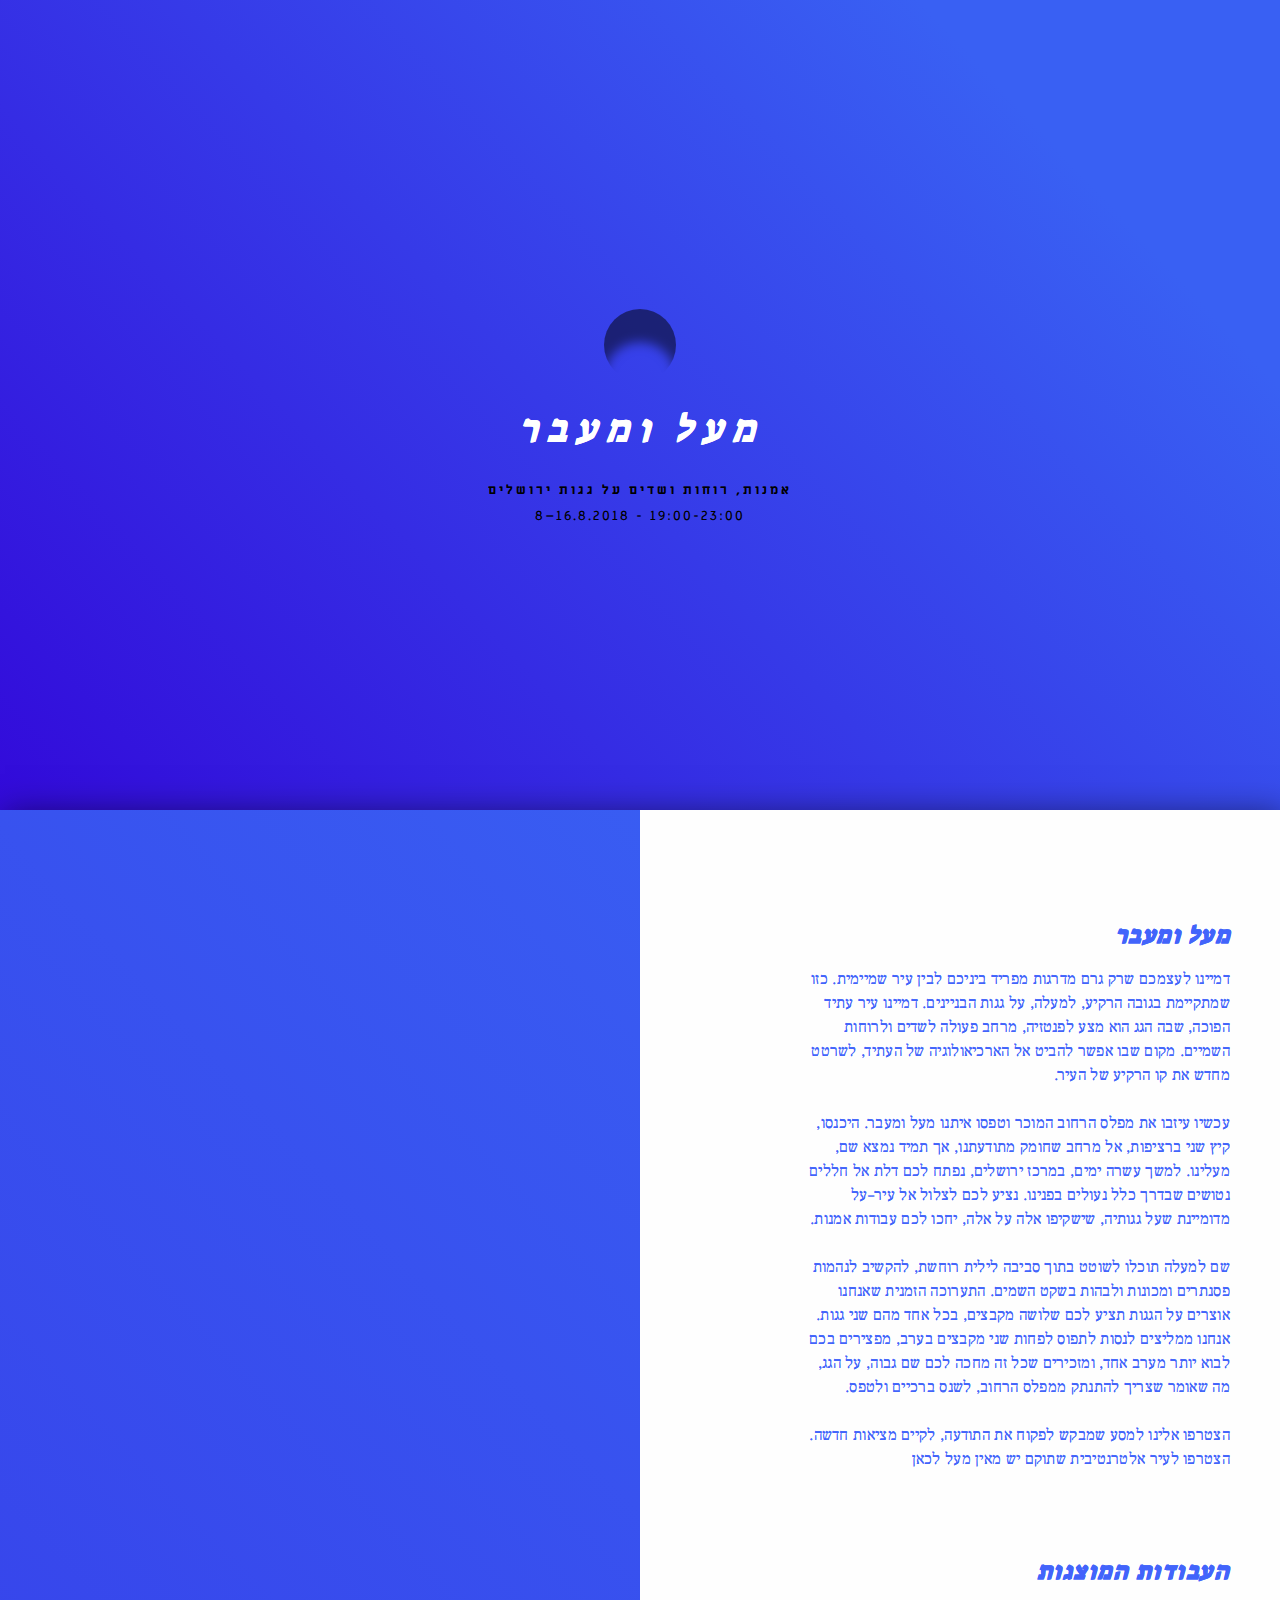
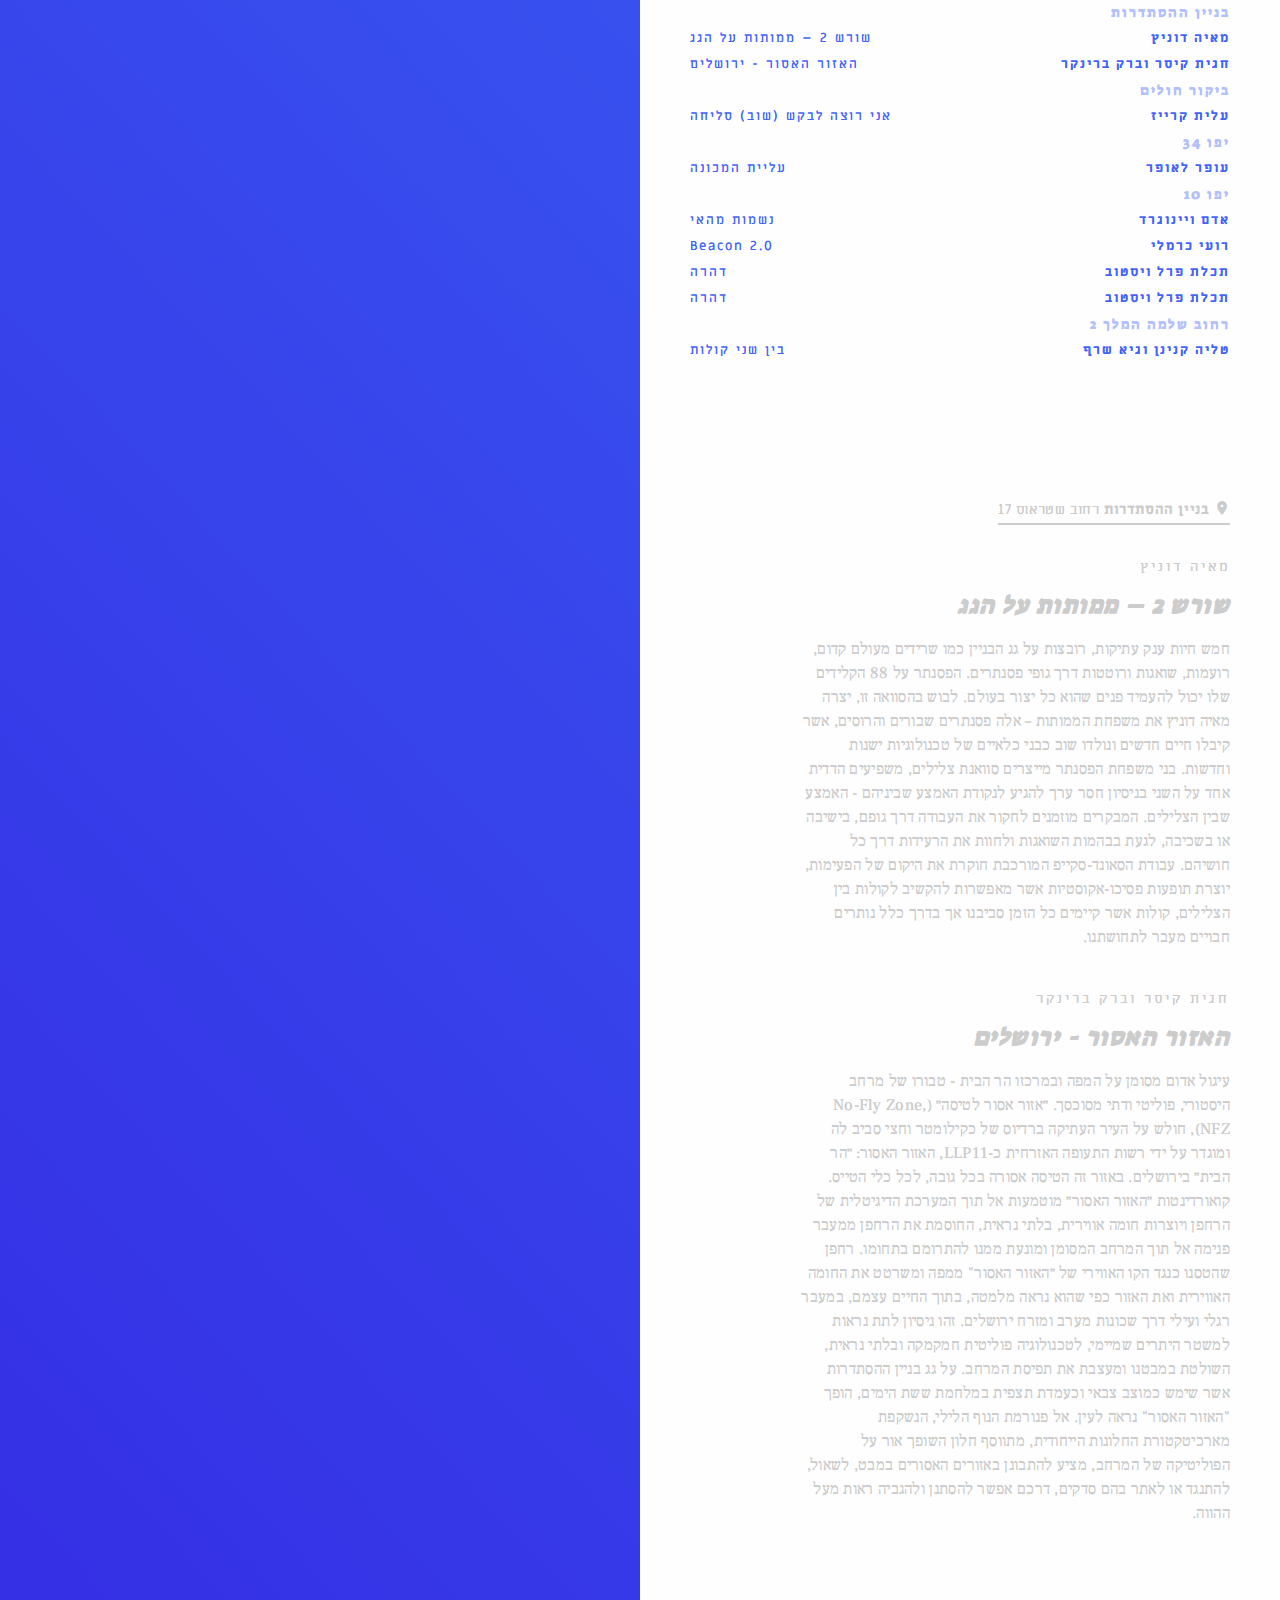
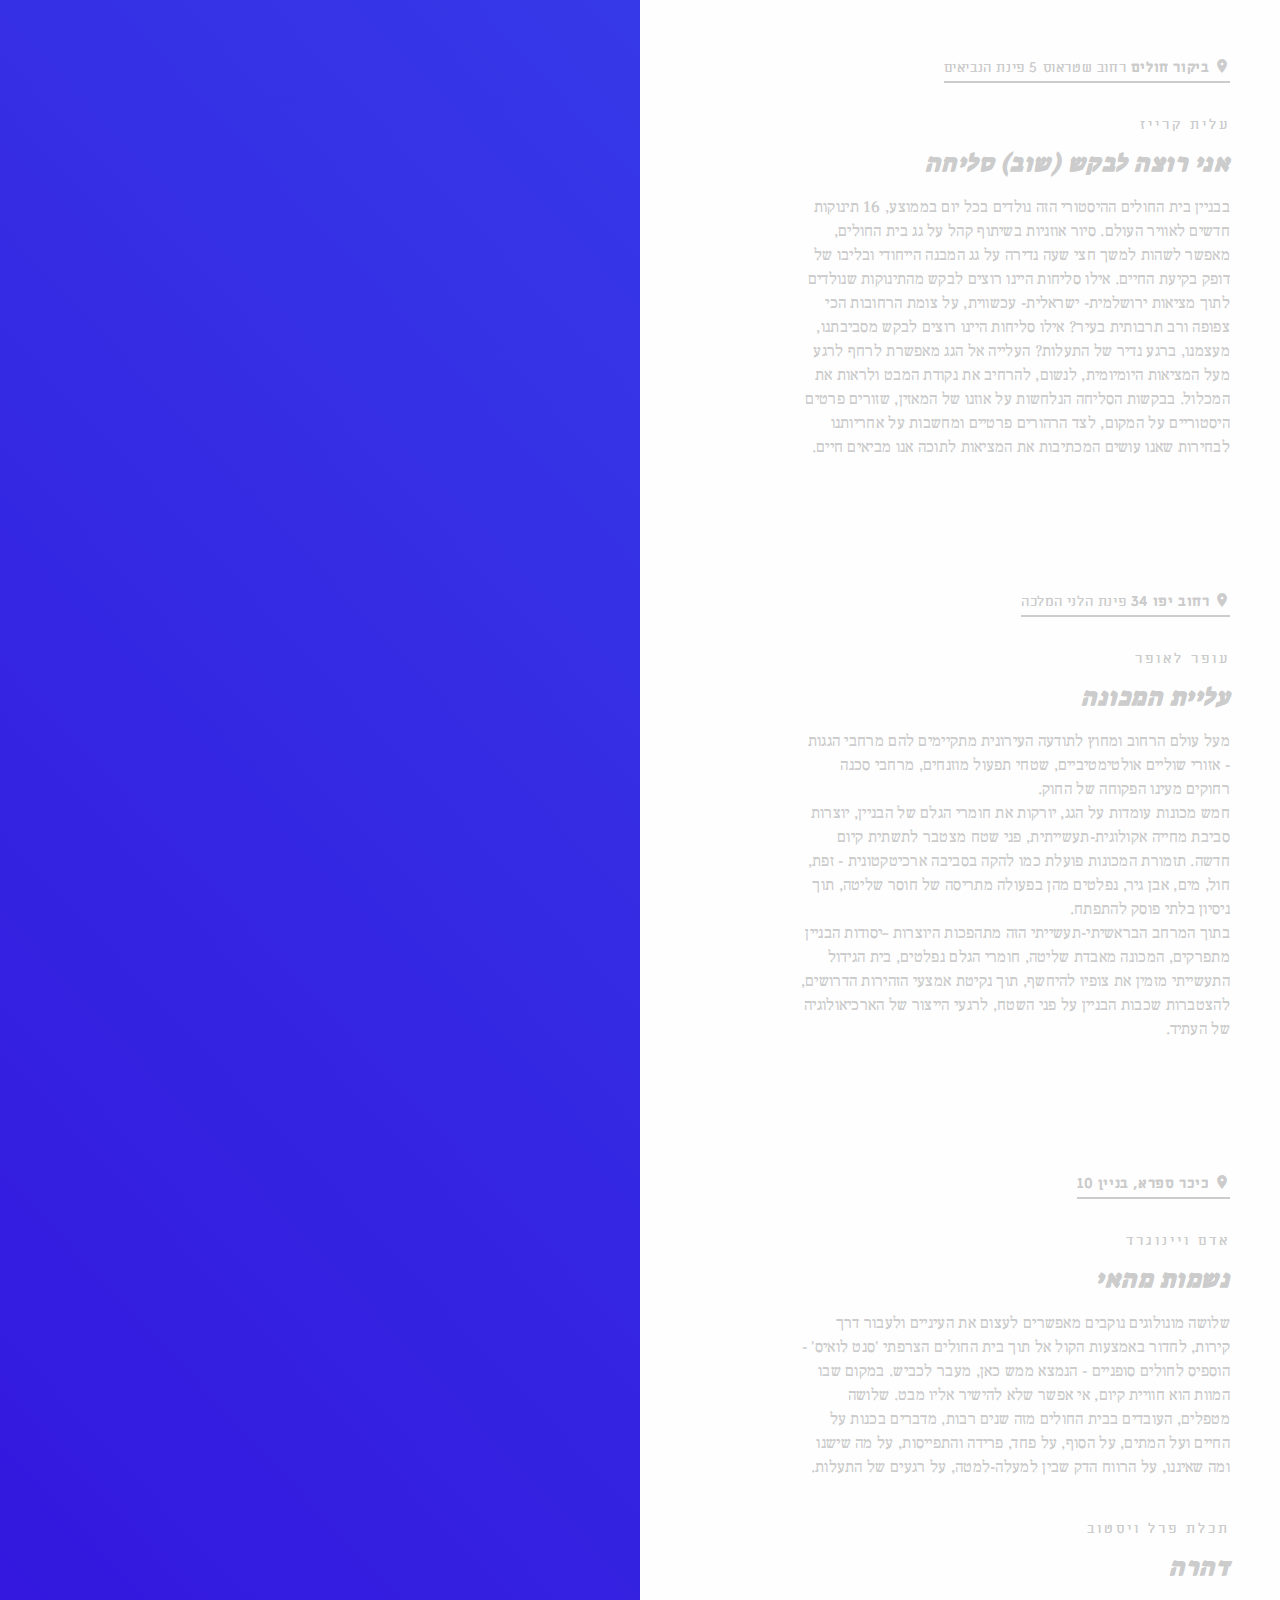
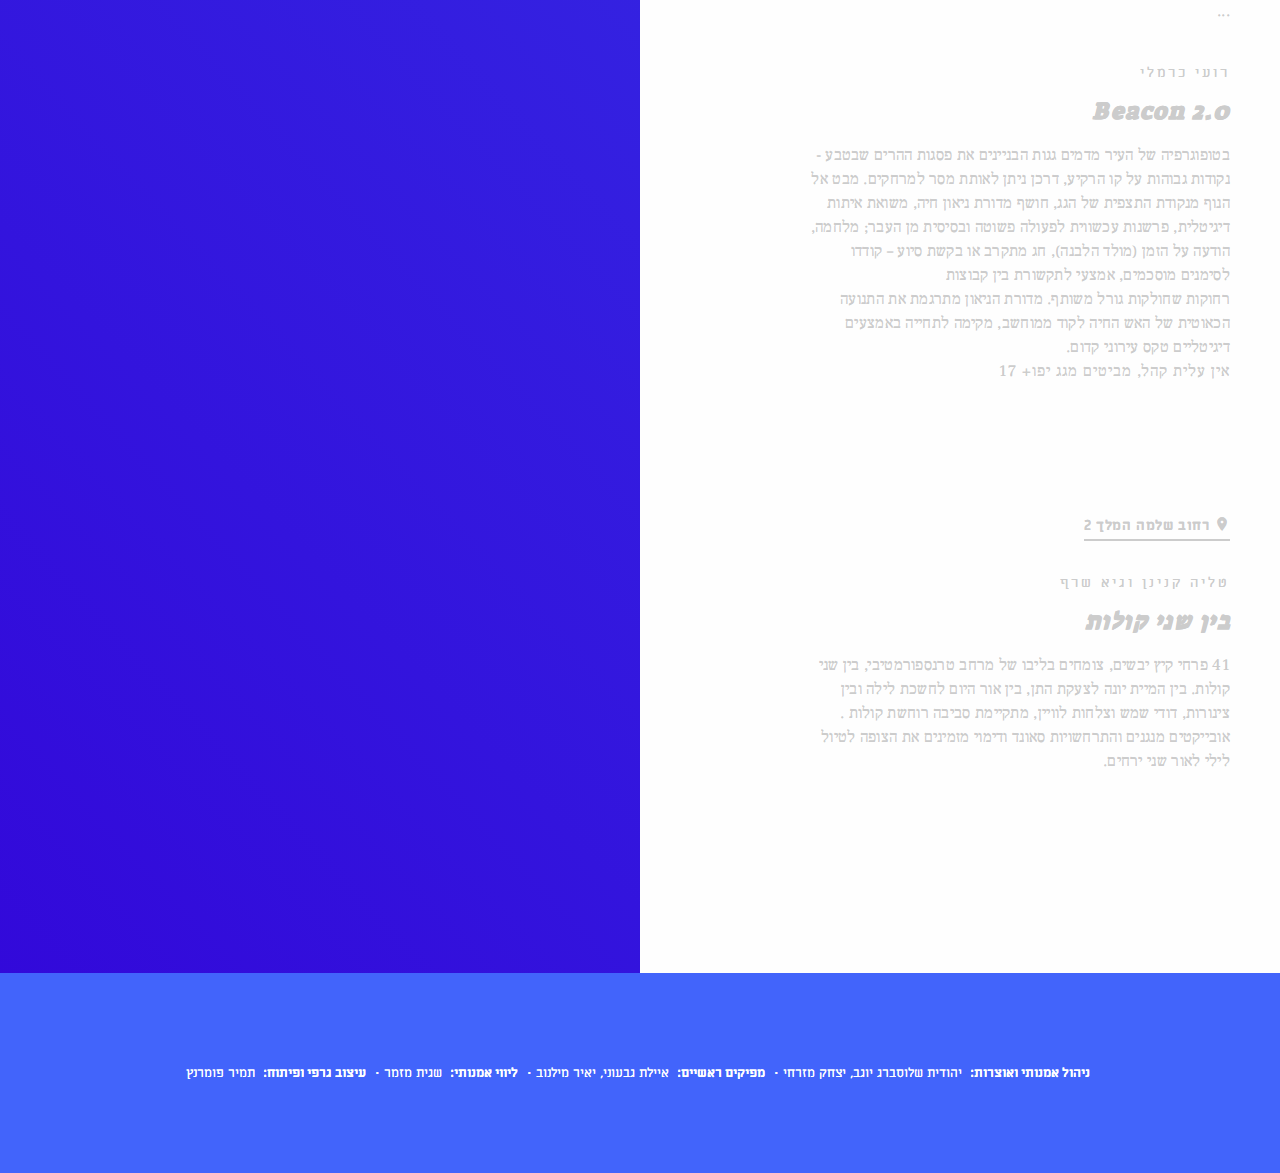
==== index.html @ ad12872f "added maphtml" ====
<!DOCTYPE html>
<html>

<head>

    <meta http-equiv="Content-Type" content="text/html; charset=utf-8">
    <meta charset="utf-8">
    <meta http-equiv="x-ua-compatible" content="ie=edge">
    <title>מעל ומעבר</title>
    <meta name="description" content="אמנות, רוחות ושדים על גגות ירושלים">
    <meta name="viewport" content="width=device-width, initial-scale=1, maximum-scale=1, user-scalable=no">
    <meta property="og:title" content="מעל ומעבר" />
    <meta property="og:site_name" content="מעל ומעבר" />
    <meta property="og:description" content="אמנות, רוחות ושדים על גגות ירושלים" />
    <meta property="og:image" content="TODO" />
    <meta property="og:image:url" content="TODO" />
    <meta property="og:image:width" content="1200" />
    <meta property="og:image:height" content="630" />
    <meta property="og:image:type" content="image/png" />
    <meta property="og:url" content="TODO" />
    <link rel="apple-touch-icon" sizes="57x57" href="/apple-icon-57x57.png">
    <link rel="apple-touch-icon" sizes="60x60" href="/apple-icon-60x60.png">
    <link rel="apple-touch-icon" sizes="72x72" href="/apple-icon-72x72.png">
    <link rel="apple-touch-icon" sizes="76x76" href="/apple-icon-76x76.png">
    <link rel="apple-touch-icon" sizes="114x114" href="/apple-icon-114x114.png">
    <link rel="apple-touch-icon" sizes="120x120" href="/apple-icon-120x120.png">
    <link rel="apple-touch-icon" sizes="144x144" href="/apple-icon-144x144.png">
    <link rel="apple-touch-icon" sizes="152x152" href="/apple-icon-152x152.png">
    <link rel="apple-touch-icon" sizes="180x180" href="/apple-icon-180x180.png">
    <link rel="icon" type="image/png" sizes="192x192" href="/android-icon-192x192.png">
    <link rel="icon" type="image/png" sizes="32x32" href="/favicon-32x32.png">
    <link rel="icon" type="image/png" sizes="96x96" href="/favicon-96x96.png">
    <link rel="icon" type="image/png" sizes="16x16" href="/favicon-16x16.png">
    <link rel="manifest" href="/manifest.json">
    <meta name="msapplication-TileColor" content="#ffffff">
    <meta name="msapplication-TileImage" content="/ms-icon-144x144.png">
    <meta name="theme-color" content="#ffffff">
    <link rel="icon" href="/favicon.ico?v=1.1"> 
    <link href='https://api.tiles.mapbox.com/mapbox-gl-js/v0.45.0/mapbox-gl.css' rel='stylesheet' />
    <link href="https://fonts.googleapis.com/icon?family=Material+Icons" rel="stylesheet">
    <link href="https://fonts.googleapis.com/css?family=Frank+Ruhl+Libre|Miriam+Libre:400,700|Suez+One" rel="stylesheet">
    <link href='css/style.css' rel='stylesheet' />
</head>


<body>

    <div id='toggle-map'>
        <i class="material-icons px-16-icons">map</i>
    </div>

    <div class='intro'>
        <!-- <div class="logo-img"> -->
        <div class="logo0">
            <div class="circle shadow-animation"></div>
        </div>
        <div class="logo1 shadow-animation-invert">מעל ומעבר</div>
        <div class="logo2">אמנות, רוחות ושדים על גגות ירושלים</div>
        <div class="logo3">8–16.8.2018 - 19:00-23:00</div>
        <!-- <img src="images/logo.svg" alt="above and beyond"> -->
        <!-- </div> -->
    </div>
    <div id='map'></div>
    <div id='features'>

        <section id='v0' class="active">
            <div class="spacer-80"></div>
            <span class='title'>מעל ומעבר</span>
            <p class='body-text'>
                דמיינו לעצמכם שרק גרם מדרגות מפריד ביניכם לבין עיר שמיימית. כזו שמתקיימת בגובה הרקיע, למעלה, על גגות הבניינים. דמיינו עיר
                עתיד הפוכה, שבה הגג הוא מצע לפנטזיה, מרחב פעולה לשדים ולרוחות השמיים. מקום שבו אפשר להביט אל הארכיאולוגיה
                של העתיד, לשרטט מחדש את קו הרקיע של העיר.
                <br>
                <br> עכשיו עיזבו את מפלס הרחוב המוכר וטפסו איתנו מעל ומעבר. היכנסו, קיץ שני ברציפות, אל מרחב שחומק מתודעתנו,
                אך תמיד נמצא שם, מעלינו. למשך עשרה ימים, במרכז ירושלים, נפתח לכם דלת אל חללים נטושים שבדרך כלל נעולים בפנינו.
                נציע לכם לצלול אל עיר–על מדומיינת שעל גגותיה, שישקיפו אלה על אלה, יחכו לכם עבודות אמנות.
                <br>
                <br> שם למעלה תוכלו לשוטט בתוך סביבה לילית רוחשת, להקשיב לנהמות פסנתרים ומכונות ולבהות בשקט השמים. התערוכה הזמנית
                שאנחנו אוצרים על הגגות תציע לכם שלושה מקבצים, בכל אחד מהם שני גגות. אנחנו ממליצים לנסות לתפוס לפחות שני מקבצים
                בערב, מפצירים בכם לבוא יותר מערב אחד, ומזכירים שכל זה מחכה לכם שם גבוה, על הגג, מה שאומר שצריך להתנתק ממפלס
                הרחוב, לשנס ברכיים ולטפס.
                <br>
                <br> הצטרפו אלינו למסע שמבקש לפקוח את התודעה, לקיים מציאות חדשה. הצטרפו לעיר אלטרנטיבית שתוקם יש מאין מעל לכאן
            </p>

            <div class="spacer-80"></div>
            <span class='title title-spacer'>העבודות המוצגות</span>
            <a href="#toc1" class='toc-link'>
                <div class="toc-location">בניין ההסתדרות</div>
                <div class=""> </div>
            </a>
            <a href="#toc1" class='toc-link'>
                <div class="toc-artist-name">מאיה דוניץ</div>
                <div class="toc-artist-work">שורש 2 – ממותות על הגג</div>
            </a>
            <a href="#toc2" class='toc-link'>
                <div class="toc-artist-name">חגית קיסר וברק ברינקר</div>
                <div class="toc-artist-work">האזור האסור - ירושלים</div>
            </a>
            <a href="#toc3" class='toc-link'>
                <div class="toc-location">ביקור חולים</div>
                <div class=""> </div>
            </a>
            <a href="#toc3" class='toc-link'>
                <div class="toc-artist-name">עלית קרייז</div>
                <div class="toc-artist-work">אני רוצה לבקש (שוב) סליחה</div>
            </a>
            <a href="#toc4" class='toc-link'>
                <div class="toc-location">יפו 34</div>
                <div class=""> </div>
            </a>
            <a href="#toc4" class='toc-link'>
                <div class="toc-artist-name">עופר לאופר</div>
                <div class="toc-artist-work">עליית המכונה</div>
            </a>
            <a href="#toc5" class='toc-link'>
                <div class="toc-location">יפו 10</div>
            </a>
            <a href="#toc5" class='toc-link'>
                <div class="toc-artist-name">אדם ויינוגרד</div>
                <div class="toc-artist-work">נשמות מהאי</div>
            </a>

            <a href="#toc9" class='toc-link'>
                <div class="toc-artist-name">רועי כרמלי</div>
                <div class="toc-artist-work">Beacon 2.0</div>
            </a>

            


            <a href="#toc6" class='toc-link'>
                <div class="toc-artist-name">תכלת פרל ויסטוב</div>
                <div class="toc-artist-work">דהרה</div>
            </a>
            <a href="#toc6" class='toc-link'>
                <div class="toc-artist-name">תכלת פרל ויסטוב</div>
                <div class="toc-artist-work">דהרה</div>
            </a>
            <a href="#toc7" class='toc-link'>
                <div class="toc-location">רחוב שלמה המלך 2</div>
                <div class=""> </div>
            </a>
            <a href="#toc7" class='toc-link'>
                <div class="toc-artist-name">טליה קנינן וגיא שרף</div>
                <div class="toc-artist-work">בין שני קולות</div>
            </a>
            
       
        </section>

        <section id='v1'>
            <div class="spacer-80"></div>

            <a href="" class='location-title'>
                <i class="material-icons px-16-icons">location_on</i>
                <b>בניין ההסתדרות</b> רחוב שטראוס 17</a>
            <p class='artist' id="toc1">מאיה דוניץ</p>
            <span class='title'>שורש 2 – ממותות על הגג</span>
            <p class='body-text'>חמש חיות ענק עתיקות, רובצות על גג הבניין כמו שרידים מעולם קדום, רועמות, שואגות ורוטטות דרך גופי פסנתרים. הפסנתר
                על 88 הקלידים שלו יכול להעמיד פנים שהוא כל יצור בעולם. לבוש בהסוואה זו, יצרה מאיה דוניץ את משפחת הממותות
                – אלה פסנתרים שבורים והרוסים, אשר קיבלו חיים חדשים ונולדו שוב כבני כלאיים של טכנולוגיות ישנות וחדשות. בני
                משפחת הפסנתר מייצרים סוואנת צלילים, משפיעים הדדית אחד על השני בניסיון חסר ערך להגיע לנקודת האמצע שביניהם
                - האמצע שבין הצלילים. המבקרים מוזמנים לחקור את העבודה דרך גופם, בישיבה או בשכיבה, לגעת בבהמות השואגות ולחוות
                את הרעידות דרך כל חושיהם. עבודת הסאונד-סקייפ המורכבת חוקרת את היקום של הפעימות, יוצרת תופעות פסיכו-אקוסטיות
                אשר מאפשרות להקשיב לקולות בין הצלילים, קולות אשר קיימים כל הזמן סביבנו אך בדרך כלל נותרים חבויים מעבר לתחושתנו.
            </p>

            <div class="spacer-40"></div>
            <p class='artist' id="toc2">חגית קיסר וברק ברינקר</p>
            <span class='title'>האזור האסור - ירושלים</span>
            <p class='body-text'>
                עיגול אדום מסומן על המפה ובמרכזו הר הבית - טבורו של מרחב היסטורי, פוליטי ודתי מסוכסך. ״אזור אסור לטיסה״ (No-Fly Zone, NFZ), חולש על העיר העתיקה ברדיוס של כקילומטר וחצי סביב לה ומוגדר על ידי רשות התעופה האזרחית כ-LLP11, האזור האסור: ״הר הבית״ בירושלים. באזור זה הטיסה אסורה בכל גובה, לכל כלי הטייס. קואורדינטות ״האזור האסור״ מוטמעות אל תוך המערכת הדיגיטלית של הרחפן ויוצרות חומה אווירית, בלתי נראית, החוסמת את הרחפן ממעבר פנימה אל תוך המרחב המסומן ומונעת ממנו להתרומם בתחומו.
                רחפן שהטסנו כנגד הקו האווירי של ״האזור האסור" ממפה ומשרטט את החומה האווירית ואת האזור כפי שהוא נראה מלמטה, בתוך החיים עצמם, במעבר רגלי ועילי דרך שכונות מערב ומזרח ירושלים. זהו ניסיון לתת נראות למשטר היתרים שמיימי, לטכנולוגיה פוליטית חמקמקה ובלתי נראית, השולטת במבטנו ומעצבת את תפיסת המרחב.
                על גג בניין ההסתדרות אשר שימש כמוצב צבאי וכעמדת תצפית במלחמת ששת הימים, הופך "האזור האסור" נראה לעין. אל פנורמת הנוף הלילי, הנשקפת מארכיטקטורת החלונות הייחודית, מתווסף חלון השופך אור על הפוליטיקה של המרחב, מציע להתבונן באזורים האסורים במבט, לשאול, להתנגד או לאתר בהם סדקים, דרכם אפשר להסתנן ולהגביה ראות מעל ההווה.
            </p>

        </section>


        <section id='v2'>
            <div class="spacer-80"></div>

            <a href="" class='location-title'>
                <i class="material-icons px-16-icons">location_on</i>
                <b>ביקור חולים</b> רחוב שטראוס 5 פינת הנביאים</a>
            <p class='artist' id="toc3">עלית קרייז</p>
            <span class='title'>אני רוצה לבקש (שוב) סליחה</span>
            <p class='body-text'>
                בבניין בית החולים ההיסטורי הזה נולדים בכל יום בממוצע, 16 תינוקות חדשים לאוויר העולם. סיור אוזניות בשיתוף קהל על גג בית החולים,
                מאפשר לשהות למשך חצי שעה נדירה על גג המבנה הייחודי ובליבו של דופק בקיעת החיים. אילו סליחות היינו רוצים לבקש
                מהתינוקות שנולדים לתוך מציאות ירושלמית- ישראלית- עכשווית, על צומת הרחובות הכי צפופה ורב תרבותית בעיר? אילו
                סליחות היינו רוצים לבקש מסביבתנו, מעצמנו, ברגע נדיר של התעלות? העלייה אל הגג מאפשרת לרחף לרגע מעל המציאות
                היומיומית, לנשום, להרחיב את נקודת המבט ולראות את המכלול. בבקשות הסליחה הנלחשות על אוזנו של המאזין, שזורים
                פרטים היסטוריים על המקום, לצד הרהורים פרטיים ומחשבות על אחריותנו לבחירות שאנו עושים המכתיבות את המציאות לתוכה
                אנו מביאים חיים.
            </p>

        </section>

        <section id='v3'>
            <div class="spacer-80"></div>

            <a href="" class='location-title'>
                <i class="material-icons px-16-icons">location_on</i>
                <b>רחוב יפו 34</b> פינת הלני המלכה</a>
            <p class='artist' id="toc4">עופר לאופר</p>
            <span class='title'>עליית המכונה</span>
            <p class='body-text'>
                מעל עולם הרחוב ומחוץ לתודעה העירונית מתקיימים להם מרחבי הגגות - אזורי שוליים אולטימטיביים, שטחי תפעול מוזנחים, מרחבי סכנה
                רחוקים מעינו הפקוחה של החוק.
                <br> חמש מכונות עומדות על הגג, יורקות את חומרי הגלם של הבניין, יוצרות סביבת מחייה אקולוגית-תעשייתית, פני שטח
                מצטבר לתשתית קיום חדשה. תזמורת המכונות פועלת כמו להקה בסביבה ארכיטקטונית - זפת, חול, מים, אבן גיר, נפלטים
                מהן בפעולה מתריסה של חוסר שליטה, תוך ניסיון בלתי פוסק להתפתח.
                <br> בתוך המרחב הבראשיתי-תעשייתי הזה מתהפכות היוצרות –יסודות הבניין מתפרקים, המכונה מאבדת שליטה, חומרי הגלם נפלטים,
                בית הגידול התעשייתי מזמין את צופיו להיחשף, תוך נקיטת אמצעי הזהירות הדרושים, להצטברות שכבות הבניין על פני
                השטח, לרגעי הייצור של הארכיאולוגיה של העתיד.
            </p>
        </section>

        <section id='v4'>
            <div class="spacer-80"></div>

            <a href="" class='location-title'>
                <i class="material-icons px-16-icons">location_on</i>
                <b>כיכר ספרא, בניין 10</b>
            </a>
            <p class='artist' id="toc5">אדם ויינוגרד</p>
            <span class='title'>נשמות מהאי</span>
            <p class='body-text'>
                שלושה מונולוגים נוקבים מאפשרים לעצום את העיניים ולעבור דרך קירות, לחדור באמצעות הקול אל תוך בית החולים הצרפתי 'סנט לואיס' - הוספיס לחולים סופניים - הנמצא ממש כאן, מעבר לכביש.
                במקום שבו המוות הוא חוויית קיום, אי אפשר שלא להישיר אליו מבט. שלושה מטפלים, העובדים בבית החולים מזה שנים רבות, מדברים בכנות על החיים ועל המתים, על הסוף, על פחד, פרידה והתפייסות, על מה שישנו ומה שאיננו, על הרווח הדק שבין למעלה-למטה, על רגעים של התעלות.
            </p>

            <div class="spacer-40"></div>
            <p class='artist' id="toc6">תכלת פרל ויסטוב </p>
            <span class='title'>דהרה</span>
            <p class='body-text'>
                ...
            </p>
            <div class="spacer-40"></div>
            <p class='artist' id="toc8">רועי כרמלי</p>
            <span class='title'>Beacon 2.0</span>
            <p class='body-text'>
                בטופוגרפיה של העיר מדמים גגות הבניינים את פסגות ההרים שבטבע - נקודות גבוהות על קו הרקיע, דרכן ניתן לאותת מסר למרחקים. מבט
                אל הנוף מנקודת התצפית של הגג, חושף מדורת ניאון חיה, משואת איתות דיגיטלית, פרשנות עכשווית לפעולה פשוטה ובסיסית
                מן העבר; מלחמה, הודעה על הזמן (מולד הלבנה), חג מתקרב או בקשת סיוע – קודדו לסימנים מוסכמים, אמצעי לתקשורת
                בין קבוצות
                <br> רחוקות שחולקות גורל משותף. מדורת הניאון מתרגמת את התנועה הכאוטית של האש החיה לקוד ממוחשב, מקימה לתחייה באמצעים
                דיגיטליים טקס עירוני קדום.
                <br>

                <span class='body-text-comment'>
                    אין עלית קהל, מביטים מגג יפו+ 17
                </span>
            </p>


        </section>
        <section id='v5'>
            <div class="spacer-80"></div>

            <a href="" class='location-title'>
                <i class="material-icons px-16-icons">location_on</i>
                <b>רחוב שלמה המלך 2</b>
            </a>
            <p class='artist' id="toc7">טליה קנינן וגיא שרף</p>
            <span class='title'>בין שני קולות</span>
            <p class='body-text'>
                41 פרחי קיץ יבשים, צומחים בליבו של מרחב טרנספורמטיבי, בין שני קולות. בין המיית יונה  לצעקת התן, בין אור היום לחשכת לילה ובין צינורות, דודי שמש וצלחות לוויין, מתקיימת סביבה רוחשת קולות . אובייקטים מנגנים והתרחשויות סאונד ודימוי מזמינים את הצופה לטיול  לילי לאור שני ירחים.            </p>

        </section>
        <!-- <section id='v6'>
            <div class="spacer-80"></div>

            <a href="" class='location-title'>
                <i class="material-icons px-16-icons">location_on</i>
                <b>מלון ממילא</b> שלמה המלך 11</a>
            <p class='artist' id="toc8">רועי כרמלי</p>
            <span class='title'>Beacon 2.0</span>
            <p class='body-text'>
                בטופוגרפיה של העיר מדמים גגות הבניינים את פסגות ההרים שבטבע - נקודות גבוהות על קו הרקיע, דרכן ניתן לאותת מסר למרחקים. מבט
                אל הנוף מנקודת התצפית של הגג, חושף מדורת ניאון חיה, משואת איתות דיגיטלית, פרשנות עכשווית לפעולה פשוטה ובסיסית
                מן העבר; מלחמה, הודעה על הזמן (מולד הלבנה), חג מתקרב או בקשת סיוע – קודדו לסימנים מוסכמים, אמצעי לתקשורת
                בין קבוצות
                <br> רחוקות שחולקות גורל משותף. מדורת הניאון מתרגמת את התנועה הכאוטית של האש החיה לקוד ממוחשב, מקימה לתחייה באמצעים
                דיגיטליים טקס עירוני קדום.
                <br>

                <span class='body-text-comment'>
                    אין עלית קהל, מביטים מגג יפו+ 17
                </span>
            </p>

        </section> -->
    </div>
    <div class='credits'>
        <div class="block">
            <b> ניהול אמנותי ואוצרות: </b> יהודית שלוסברג יוגב, יצחק מזרחי ∙
            <b> מפיקים ראשיים: </b> איילת גבעוני, יאיר מילנוב ∙
            <b> ליווי אמנותי: </b> שגית מזמר ∙
            <b> עיצוב גרפי ופיתוח: </b> תמיר פומרנץ
        </div>
    </div>
    <!-- Mapbox gl script -->
    <script src='https://api.tiles.mapbox.com/mapbox-gl-js/v0.45.0/mapbox-gl.js'></script>
    <!-- jquery -->
    <script src='https://code.jquery.com/jquery-1.12.4.min.js'></script>
    <script src='js/index.js'></script>


    <!-- Global site tag (gtag.js) - Google Analytics -->
    <script async src="https://www.googletagmanager.com/gtag/js?id=UA-71087902-15"></script>
    <script>
        window.dataLayer = window.dataLayer || [];

        function gtag() {
            dataLayer.push(arguments);
        }
        gtag('js', new Date());

        gtag('config', 'UA-71087902-15');
    </script>


</body>

</html>
---- css/style.css ----
p {
    margin: 0;
    padding: 0;
}

.location-title {
    font-family: 'Miriam Libre', sans-serif;
    font-weight: 400;
    font-size: 14px;
    line-height: 18px;
    letter-spacing: 0.6px;
    margin-bottom: 32px;
    display: inline-block;
    padding-bottom: 4px;
    border-bottom: 2px solid;
}

.location-title b {
    font-weight: 700;
}

a {
    color: #ccc;
    text-shadow: 0 0 0 #ccc;
    text-decoration: none;
    transition: all 0.2s ease-out;
}

a:hover {
    color: #aaa;
    text-shadow: 0 0 0 #aaa;
}

.active a {
    color: #4264FB;
    text-shadow: 0 0 0 #4264FB;
    text-decoration: none;
    transition: all 0.2s ease-out;
}

.active a:hover {
    color: #144FB8;
    text-shadow: 0 0 0 #144FB8;
}

.title {
    font-family: 'Suez One', serif;
    display: block;
    font-weight: 700;
    font-size: 24px;
    letter-spacing: 1.5px;
    line-height: 40px;
    font-style: italic;
    margin-bottom: 12px;
}

.px-16-icons {
    font-size: 16px;
    line-height: 18px;
    position: relative;
    top: 2px;
}

.artist {
    font-family: 'Miriam Libre', sans-serif;
    display: block;
    font-size: 14px;
    letter-spacing: 3px;
    line-height: 20px;
    margin-bottom: 8px;
}

.body-text {
    font-family: 'Frank Ruhl Libre', serif;
    font-weight: 400;
    display: block;
    max-width: 430px;
    font-size: 16px;
    line-height: 24px;
    letter-spacing: 0.3px;
}

.body-text-comment {
    letter-spacing: 1px;
    display: block;
}

.spacer-80 {
    height: 80px;
    display: block;
}

.spacer-40 {
    height: 40px;
    display: block;
}

body,html {
    margin: 0;
    padding: 0;
    background: linear-gradient(47deg, #3206D9 0%, #3960F3 83%);
    ;
}

#map {
    position: fixed;
    width: 50%;
    top: 0;
    bottom: 0;
}

.intro {
    height: 90vh;
    /* background: url("../images/background.jpg"); */
    background: linear-gradient(47deg, #3206D9 0%, #3960F3 83%);
    background-size: cover;
    background-attachment: fixed;
    color: #fff;
    text-shadow: 0 0 0 #fff;
    display: flex;
    align-items: center;
    justify-content: center;
    flex-direction: column;
    z-index: 1;
    position: relative;
}

.shadow-animation {
    transition: all 1s ease-in-out;
    box-shadow: inset 0 33px 11px 0 rgba(0, 0, 0, 0.50);
    animation: move 20s infinite;
}

.shadow-animation-invert {
    text-shadow: -10 32px 11px 0 rgba(0, 0, 0, 0.50);
    transition: all 1s ease-in-out;
    animation: moveinv 20s infinite;
}

.intro .circle {
    width: 72px;
    height: 72px;
    border-radius: 50%;
    margin: 32px;
    /* background: #fff; */
    display: inline-block;
    /* border:2px solid #4264FB; */
}
@keyframes moveinv {
    0% {
        text-shadow: -10px 32px 14px rgba(0, 0, 0, 0.50);
    }
    10% {
        text-shadow: 32px 32px 14px rgba(0, 0, 0, 0.50);
    }
    40% {
        text-shadow: 0px 10px 24px rgba(0, 0, 0, 0.50);
    }
    76% {
        text-shadow: -20px -10px 14px rgba(0, 0, 0, 0.50);
    }
    100% {
        text-shadow: -10px 33px 14px rgba(0, 0, 0, 0.50);
    }
}

@keyframes move {
    0% {
        box-shadow: inset -10px 32px 11px 2px rgba(38,59,148,0.70);
    }
    10% {
        box-shadow: inset 32px 32px 11px 2px rgba(38,59,148,0.70);
    }
    40% {
        box-shadow: inset 0px 10px 11px 2px rgba(38,59,148,0.70);
    }
    76% {
        box-shadow: inset -20px -10px 11px 2px rgba(38,59,148,0.70);
    }
    100% {
        box-shadow: inset -10px 33px 11px 2px rgba(38,59,148,0.70);
    }
}



.intro .logo1 {
    font-family: 'Suez One', serif;
    font-size: 40px;
    line-height: 24px;
    margin-bottom: 40px;
    letter-spacing: 8px;
    font-style: italic;
}

.intro .logo2 {
    font-family: 'Miriam Libre', sans-serif;
    font-weight: 700;
    font-size: 13px;
    letter-spacing: 3px;
    line-height: 18px;
    margin-bottom: 8px;
    color: rgba(0,0,0,0.6);
    text-shadow: 0 0 0 #000;
}

.intro .logo3 {
    font-family: 'Miriam Libre', sans-serif;
    font-weight: 400;
    letter-spacing: 2px;
    font-size: 13px;
    line-height: 18px;
    margin-bottom: 8px;
    color: rgba(0,0,0,0.6);
    text-shadow: 0 0 0 #000;

}

intro.active .logo-img img {
    /* filter: blur(0px); */
}

.credits {
    height: 200px;
    background: #4264FB;
    color: #fff;
    text-shadow: 0 0 0 #fff;
    font-size: 13px;
    line-height: 16px;
    font-family: 'Miriam Libre', sans-serif;
    font-weight: 400;
    display: flex;
    align-items: center;
    justify-content: center;
    direction: rtl;
    z-index: 1;
    position: relative;
    text-align: center;
}

.credits b {
    padding: 0 5px;
}

.block {
    display: block;
    padding: 0 40px;
}

#features {
    width: 50%;
    padding-left: 50%;
    font-family: sans-serif;
    overflow-y: scroll;
    /* background-color: #fafafa; */
    z-index: 1;
    position: relative;
    
    box-shadow:5px 3px 32px 0 rgba(0, 0, 0, 0.50)
}

section {
    padding: 25px 50px;
    color: #ccc;
    text-shadow: 0 0 0 #ccc;
    font-size: 13px;
    display: block;
    /* min-height: 600px; */
    direction: rtl;
    background: #fefefe;
    transition: all 0.3s ease-in-out;
}

section.active {
    color: #4264FB;
    text-shadow: 0 0 0 #4264FB;
}

section:last-child {
    border-bottom: none;
    padding-bottom: 200px;
}
#toggle-map {
    display: none;
}


/* TOC
 */
.toc-link {
    display: flex;
    justify-content: space-between;
    flex-direction: row;
}

.toc-link .toc-artist-name  {
    font-family: 'Miriam Libre', sans-serif;
    font-weight: 700;
    font-size: 13px;
    letter-spacing: 2px;
    line-height: 18px;
    margin-bottom: 8px;
    color: #4264FB;
    text-shadow: 0 0 0 #4264FB;
}


.toc-link .toc-artist-work  {
    font-family: 'Miriam Libre', sans-serif;
    font-weight: 400;
    font-size: 13px;
    letter-spacing: 2px;
    line-height: 18px;
    margin-bottom: 8px;
    color: #4264FB;
    text-shadow: 0 0 0 #4264FB;
}

.toc-link .toc-location {
    font-family: 'Suez One', serif;
    font-size: 14px;
    letter-spacing: 2px;
    line-height: 18px;
    margin-bottom: 8px;
    color: #4264FB;
    text-shadow: 0 0 0 #4264FB;
    opacity: 0.4;
}



 @media only screen and (max-width: 750px) {
    #toggle-map {
        width: 56px;
        height: 56px;
        border-radius: 50%;
        background: #4264FB;
        color:#fff;
        text-shadow: 0 0 0 #fff;
        box-shadow: 0px 8px 24px 2px rgba(0,0,0,0.20);
        display: inline-block;
        bottom:24px;
        right: 24px;
        position: fixed;
        z-index: 3;
        transition: all 1s ease-in-out;
        line-height: 56px;
        text-align: center;
    }
    #toggle-map.on {
    color:rgba(255,255,255,0.5);
    text-shadow: 0 0 0 #ccc;
    }
    .intro {
        height: 600px;
    }
    .intro .logo-img img {
        width: 300px;
    }
    #v0 {
        background: #4264FB;
        color: #fff;
        text-shadow: 0 0 0 #fff;
        padding: 24px 16px 40px 16px;
    }
    .block {
        padding: 0 16px;
    }
    #features {
        width: 100%;
        padding-left: 0;
        font-family: sans-serif;
        transition: all 1s ease-in-out;
      opacity: 1;

    }
    #features.disabled {
      opacity: 0;
      pointer-events: none;
    }
    #map {
        width: 100%;
    }
    section {
        box-shadow: 0px 8px 24px 2px rgba(0,0,0,0.20);
        background: #fff;
        padding: 24px 16px 40px 16px;
        margin: 350px 16px 16px 16px;
        border-radius: 12px;
        border-top: 4px solid #4264FB;
    }
    #features {
        background: rgba(255, 255, 255, 0);
    }
    .spacer-80 {
        height: 0px;
    }
    .artist {
        margin-bottom: 8px;
    }
    .body-text {
        font-size: 15px;
        letter-spacing: 0.2px;
        line-height: 22px;
    }
    .title {
        line-height: 28px;
    }
    .intro .logo1 {
        font-size: 30px;
    }
    section:last-child {
        padding-bottom: 40px;
    }

    /* toc */

    .toc-link {
        margin-top: 8px;
    }
    .toc-link .toc-artist-name  {
        color:#fff;
        text-shadow: 0 0 0 #fff;

    }
    
    
    .toc-link .toc-artist-work  {
        color:#fff;
        text-shadow: 0 0 0 #fff;

    }
    
    .toc-link .toc-location {
      color:#fff;
      text-shadow: 0 0 0 #fff;
      margin-top: 16px;
    }

.title-spacer {
opacity: 0;}
}
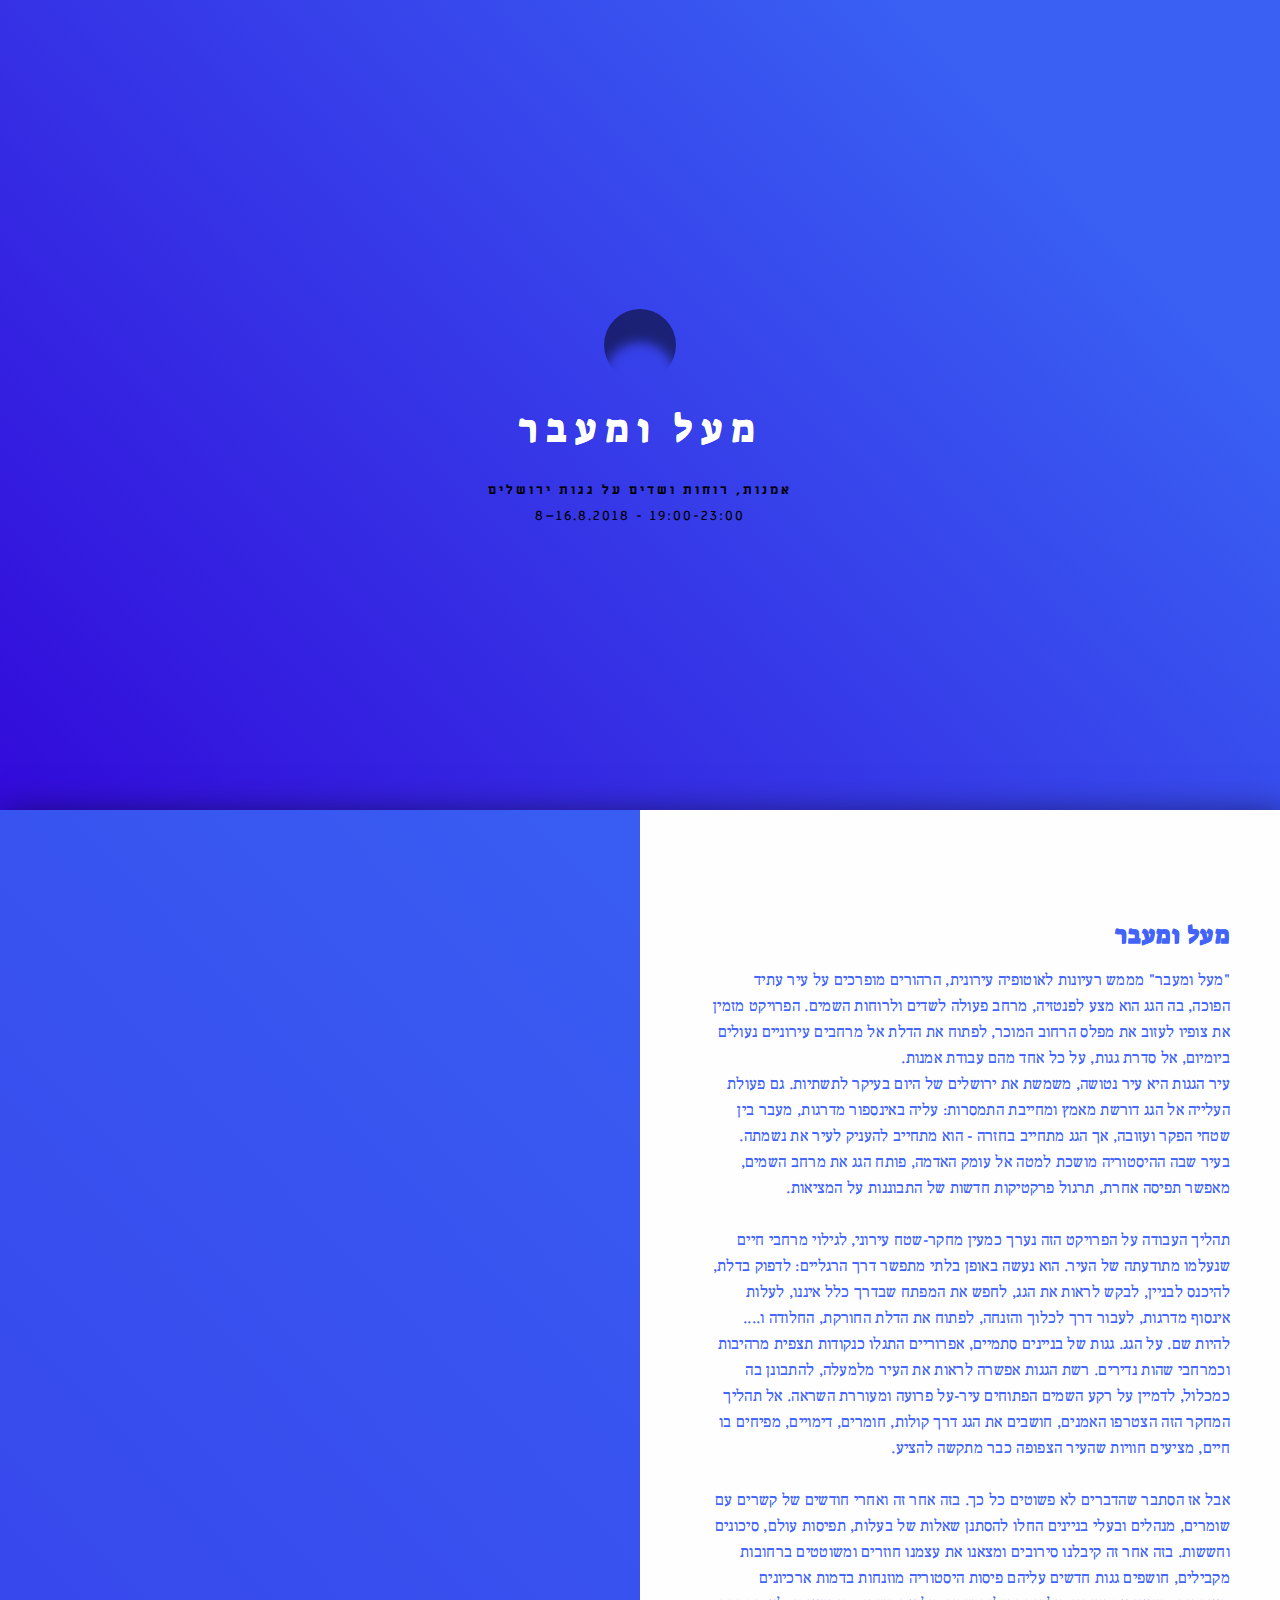
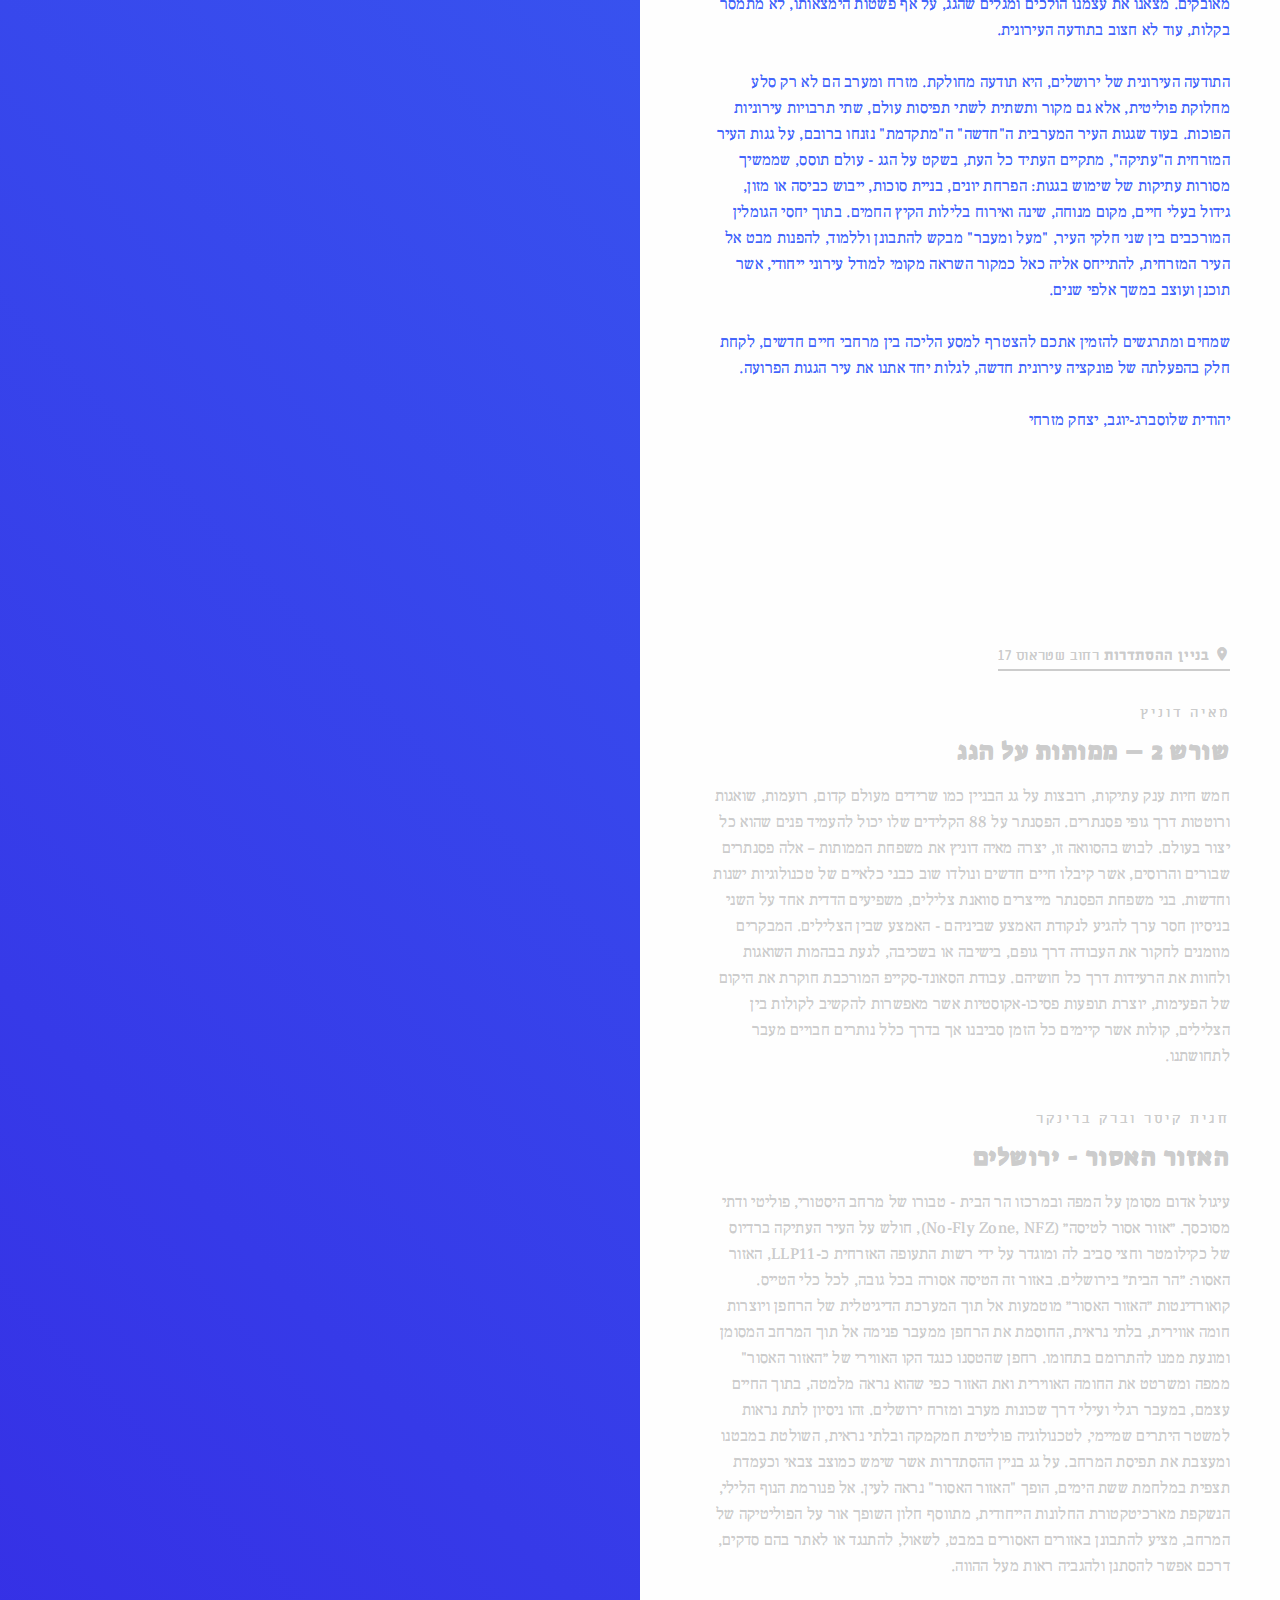
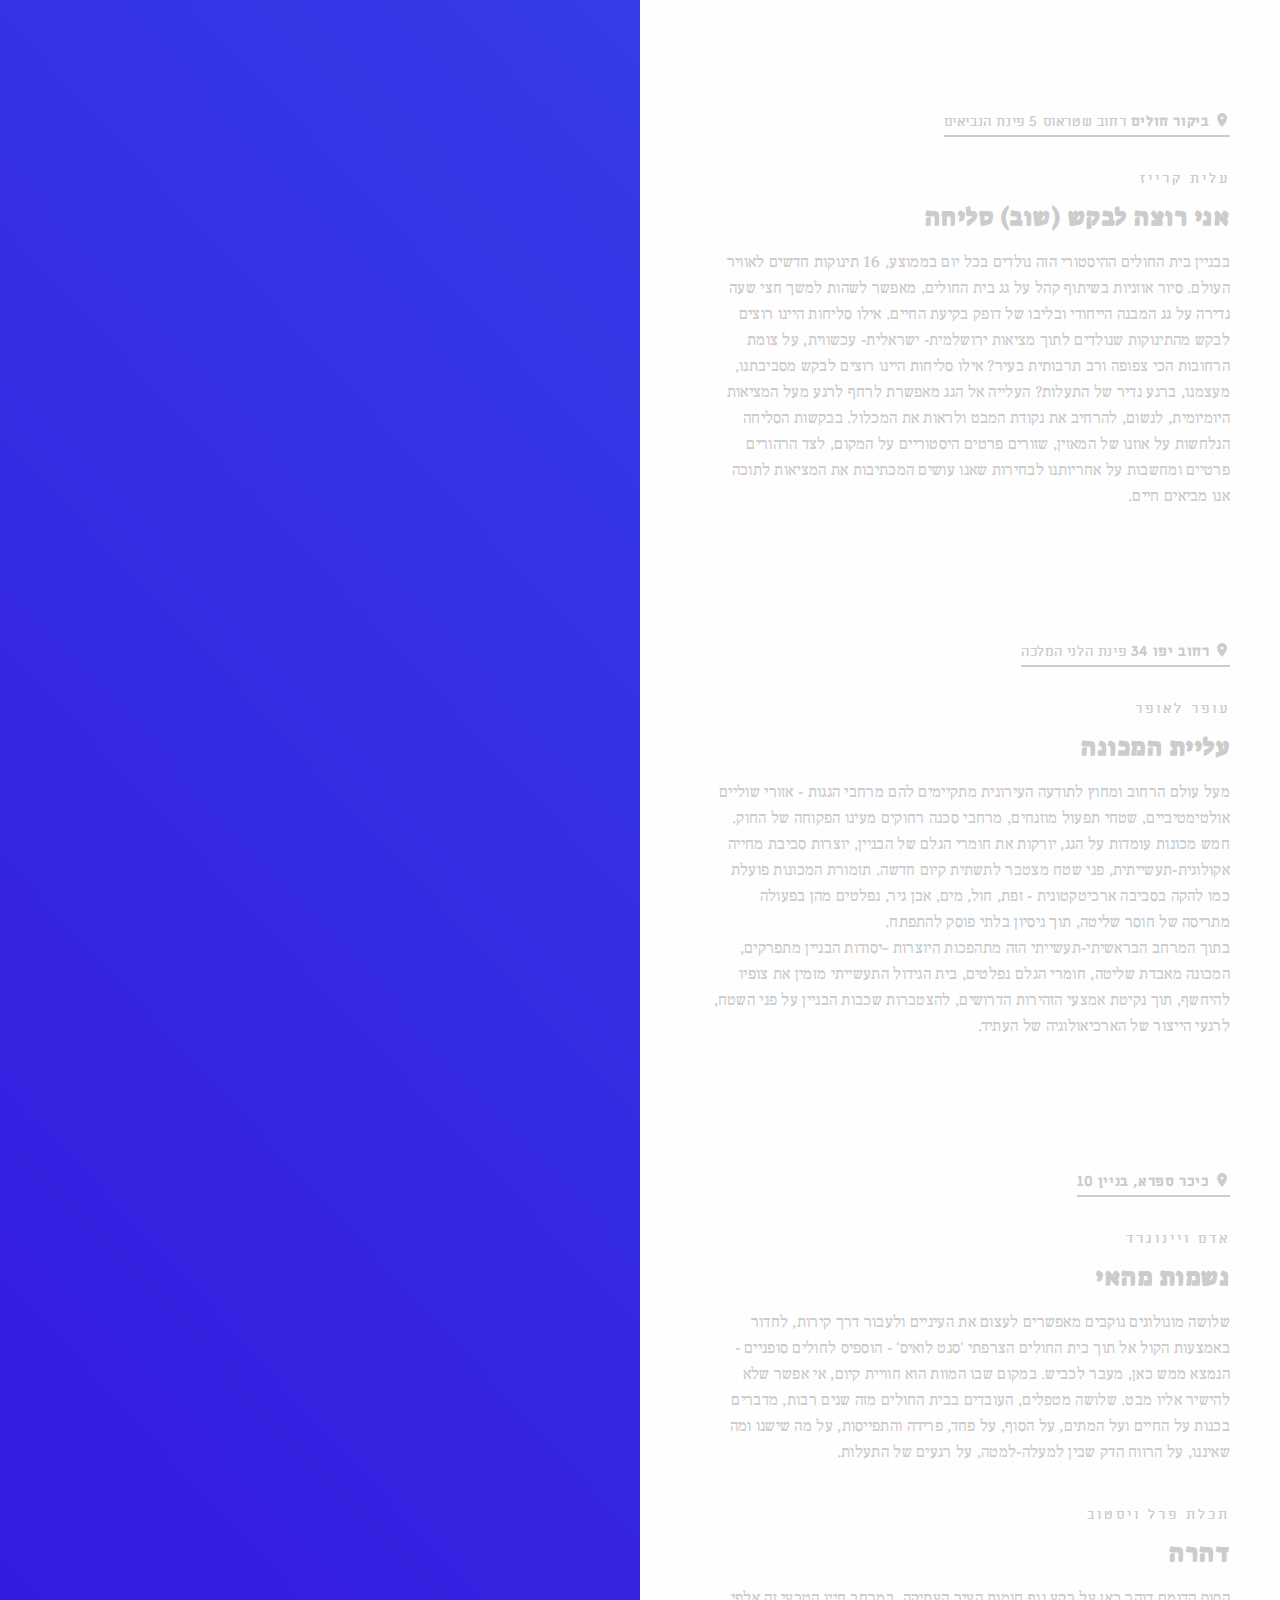
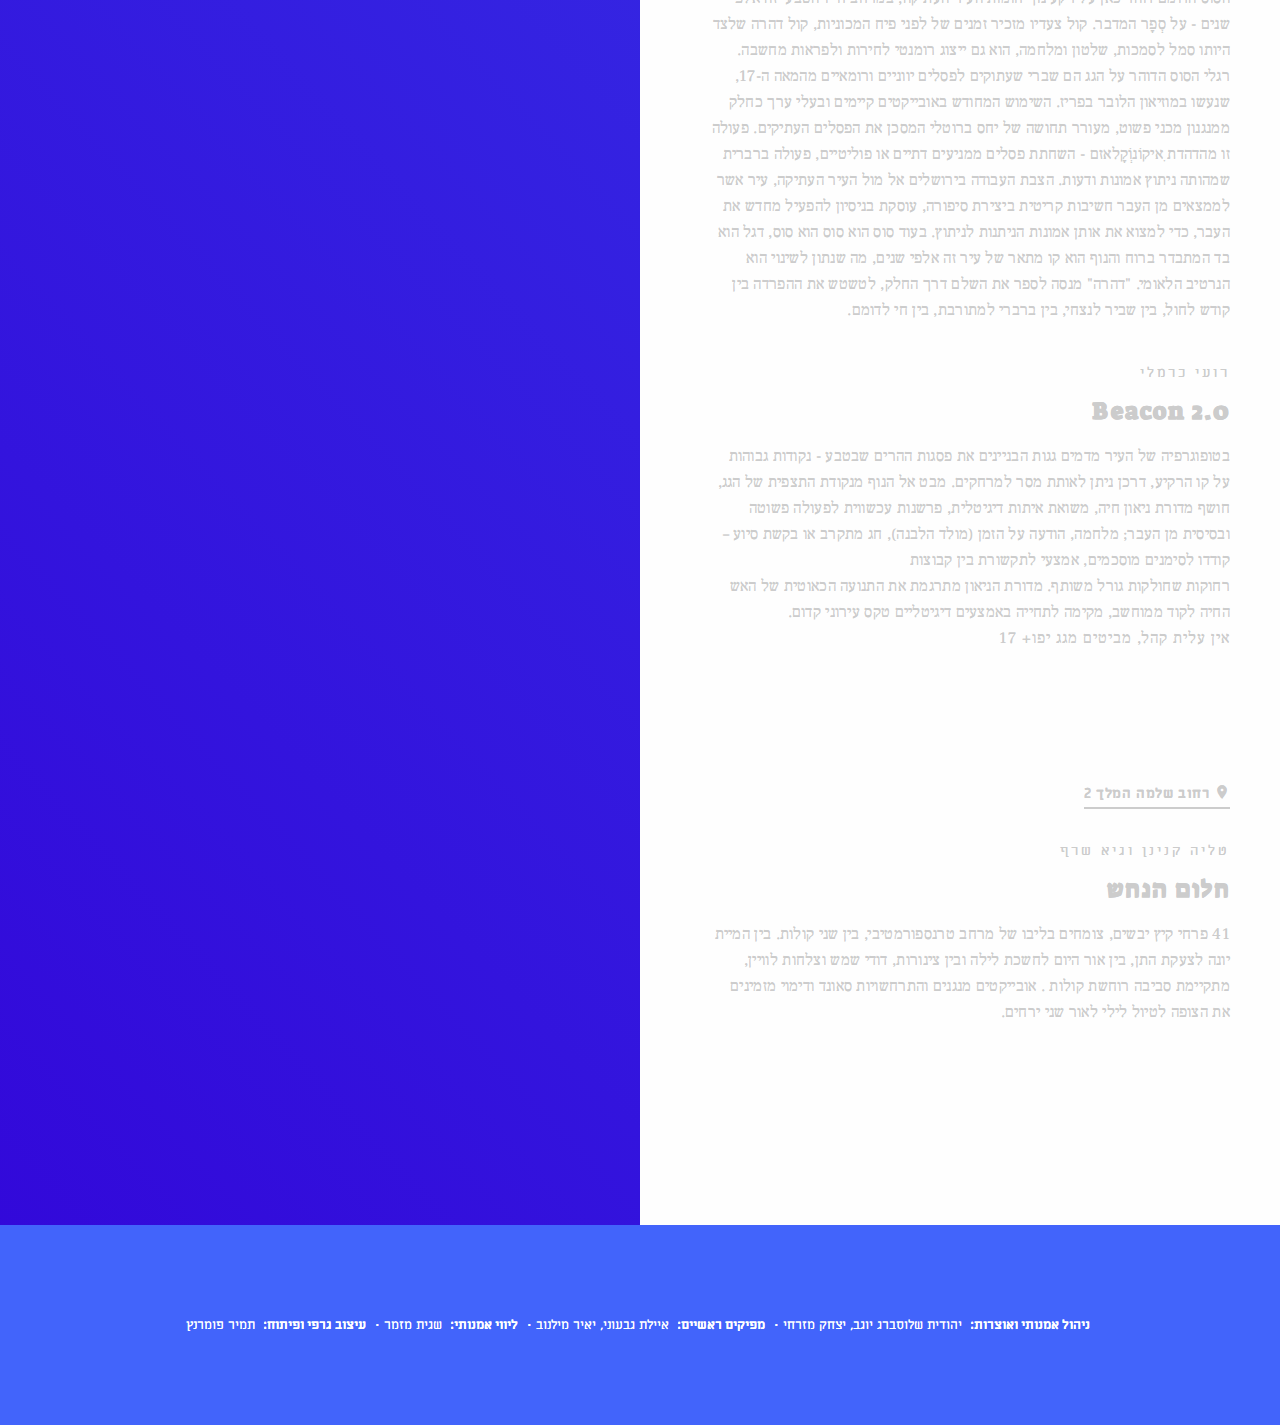
==== commit 3d496a2b: "added english text" ====
--- a/index.html
+++ b/index.html
@@ -67,24 +67,29 @@
             <div class="spacer-80"></div>
             <span class='title'>מעל ומעבר</span>
             <p class='body-text'>
-                דמיינו לעצמכם שרק גרם מדרגות מפריד ביניכם לבין עיר שמיימית. כזו שמתקיימת בגובה הרקיע, למעלה, על גגות הבניינים. דמיינו עיר
-                עתיד הפוכה, שבה הגג הוא מצע לפנטזיה, מרחב פעולה לשדים ולרוחות השמיים. מקום שבו אפשר להביט אל הארכיאולוגיה
-                של העתיד, לשרטט מחדש את קו הרקיע של העיר.
-                <br>
-                <br> עכשיו עיזבו את מפלס הרחוב המוכר וטפסו איתנו מעל ומעבר. היכנסו, קיץ שני ברציפות, אל מרחב שחומק מתודעתנו,
-                אך תמיד נמצא שם, מעלינו. למשך עשרה ימים, במרכז ירושלים, נפתח לכם דלת אל חללים נטושים שבדרך כלל נעולים בפנינו.
-                נציע לכם לצלול אל עיר–על מדומיינת שעל גגותיה, שישקיפו אלה על אלה, יחכו לכם עבודות אמנות.
-                <br>
-                <br> שם למעלה תוכלו לשוטט בתוך סביבה לילית רוחשת, להקשיב לנהמות פסנתרים ומכונות ולבהות בשקט השמים. התערוכה הזמנית
-                שאנחנו אוצרים על הגגות תציע לכם שלושה מקבצים, בכל אחד מהם שני גגות. אנחנו ממליצים לנסות לתפוס לפחות שני מקבצים
-                בערב, מפצירים בכם לבוא יותר מערב אחד, ומזכירים שכל זה מחכה לכם שם גבוה, על הגג, מה שאומר שצריך להתנתק ממפלס
-                הרחוב, לשנס ברכיים ולטפס.
-                <br>
-                <br> הצטרפו אלינו למסע שמבקש לפקוח את התודעה, לקיים מציאות חדשה. הצטרפו לעיר אלטרנטיבית שתוקם יש מאין מעל לכאן
-            </p>
-
-            <div class="spacer-80"></div>
-            <span class='title title-spacer'>העבודות המוצגות</span>
+                "מעל ומעבר" מממש רעיונות לאוטופיה עירונית, הרהורים מופרכים על עיר עתיד הפוכה, בה הגג הוא מצע לפנטזיה, מרחב פעולה לשדים ולרוחות השמים. הפרויקט מזמין את צופיו לעזוב את מפלס הרחוב המוכר, לפתוח את הדלת אל מרחבים עירוניים נעולים ביומיום, אל סדרת גגות, על כל אחד מהם עבודת אמנות.
+<br>
+                עיר הגגות היא עיר נטושה, משמשת את ירושלים של היום בעיקר לתשתיות. גם פעולת העלייה אל הגג דורשת מאמץ ומחייבת התמסרות: עליה באינספור מדרגות, מעבר בין שטחי הפקר ועזובה, אך הגג מתחייב בחזרה - הוא מתחייב להעניק לעיר את נשמתה. בעיר שבה ההיסטוריה מושכת למטה אל עומק האדמה, פותח הגג את מרחב השמים, מאפשר תפיסה אחרת, תרגול פרקטיקות חדשות של התבוננות על המציאות.
+                <br>
+                <br>
+                תהליך העבודה על הפרויקט הזה נערך כמעין מחקר-שטח עירוני, לגילוי מרחבי חיים שנעלמו מתודעתה של העיר. הוא נעשה באופן בלתי מתפשר דרך הרגליים: לדפוק בדלת, להיכנס לבניין, לבקש לראות את הגג, לחפש את המפתח שבדרך כלל איננו, לעלות אינסוף מדרגות, לעבור דרך לכלוך והזנחה, לפתוח את הדלת החורקת, החלודה ו.... להיות שם. על הגג.
+                גגות של בניינים סתמיים, אפרוריים התגלו כנקודות תצפית מרהיבות וכמרחבי שהות נדירים. רשת הגגות אפשרה לראות את העיר מלמעלה, להתבונן בה כמכלול, לדמיין על רקע השמים הפתוחים עיר-על פרועה ומעוררת השראה. אל תהליך המחקר הזה הצטרפו האמנים, חושבים את הגג דרך קולות, חומרים, דימויים, מפיחים בו חיים, מציעים חוויות שהעיר הצפופה כבר מתקשה להציע.
+                <br>
+                <br>
+                אבל אז הסתבר שהדברים לא פשוטים כל כך. בזה אחר זה ואחרי חודשים של קשרים עם שומרים, מנהלים ובעלי בניינים החלו להסתנן שאלות של בעלות, תפיסות עולם, סיכונים וחששות. בזה אחר זה קיבלנו סירובים ומצאנו את עצמנו חוזרים ומשוטטים ברחובות מקבילים, חושפים גגות חדשים עליהם פיסות היסטוריה מוזנחות בדמות ארכיונים מאובקים. מצאנו את עצמנו הולכים ומגלים שהגג, על אף פשטות הימצאותו, לא מתמסר בקלות, עוד לא חצוב בתודעה העירונית.
+                <br>
+                <br>
+                התודעה העירונית של ירושלים, היא תודעה מחולקת. מזרח ומערב הם לא רק סלע מחלוקת פוליטית, אלא גם מקור ותשתית לשתי תפיסות עולם, שתי תרבויות עירוניות הפוכות. בעוד שגגות העיר המערבית ה"חדשה" ה"מתקדמת" נזנחו ברובם, על גגות העיר המזרחית ה"עתיקה", מתקיים העתיד כל העת, בשקט על הגג - עולם תוסס, שממשיך מסורות עתיקות של שימוש בגגות: הפרחת יונים, בניית סוכות, ייבוש כביסה או מזון, גידול בעלי חיים, מקום מנוחה, שינה ואירוח בלילות הקיץ החמים. בתוך יחסי הגומלין המורכבים בין שני חלקי העיר, "מעל ומעבר" מבקש להתבונן וללמוד, להפנות מבט אל העיר המזרחית, להתייחס אליה כאל כמקור השראה מקומי למודל עירוני ייחודי, אשר תוכנן ועוצב במשך אלפי שנים.
+                <br>
+                <br>
+                שמחים ומתרגשים להזמין אתכם להצטרף למסע הליכה בין מרחבי חיים חדשים, לקחת חלק בהפעלתה של פונקציה עירונית חדשה, לגלות יחד אתנו את עיר הגגות הפרועה.                
+                <br>
+                <br>
+                יהודית שלוסברג-יוגב, יצחק מזרחי
+            </p>
+
+            <div class="spacer-80"></div>
+            <!-- <span class='title title-spacer'>העבודות המוצגות</span>
             <a href="#toc1" class='toc-link'>
                 <div class="toc-location">בניין ההסתדרות</div>
                 <div class=""> </div>
@@ -124,10 +129,10 @@
             <a href="#toc9" class='toc-link'>
                 <div class="toc-artist-name">רועי כרמלי</div>
                 <div class="toc-artist-work">Beacon 2.0</div>
-            </a>
+            </a> -->
 
             
-
+<!-- 
 
             <a href="#toc6" class='toc-link'>
                 <div class="toc-artist-name">תכלת פרל ויסטוב</div>
@@ -144,7 +149,7 @@
             <a href="#toc7" class='toc-link'>
                 <div class="toc-artist-name">טליה קנינן וגיא שרף</div>
                 <div class="toc-artist-work">בין שני קולות</div>
-            </a>
+            </a> -->
             
        
         </section>
@@ -236,7 +241,10 @@
             <p class='artist' id="toc6">תכלת פרל ויסטוב </p>
             <span class='title'>דהרה</span>
             <p class='body-text'>
-                ...
+                הסוס הדומם דוהר כאן על רקע נוף חומות העיר העתיקה, במרחב חייו הטבעי זה אלפי שנים - על סְפָר המדבר. קול צעדיו מזכיר זמנים של לפני פיח המכוניות, קול דהרה שלצד היותו סמל לסמכות, שלטון ומלחמה, הוא גם ייצוג רומנטי לחירות ולפראות מחשבה. 
+                רגלי הסוס הדוהר על הגג הם שברי שעתוקים לפסלים יווניים ורומאיים מהמאה ה-17, שנעשו במוזיאון הלובר בפריז. השימוש המחודש באובייקטים קיימים ובעלי ערך כחלק ממנגנון מכני פשוט, מעורר תחושה של יחס ברוטלי המסכן את הפסלים העתיקים. פעולה זו מהדהדת ִאיקוֹנוְֹקָלאזם - השחתת פסלים ממניעים דתיים או פוליטיים, פעולה ברברית שמהותה ניתוץ אמונות ודעות. 
+                הצבת העבודה בירושלים אל מול העיר העתיקה, עיר אשר לממצאים מן העבר חשיבות קריטית ביצירת סיפורה, עוסקת בניסיון להפעיל מחדש את העבר, כדי למצוא את אותן אמונות הניתנות לניתוץ. בעוד סוס הוא סוס הוא סוס, דגל הוא בד המתבדר ברוח והנוף הוא קו מתאר של עיר זה אלפי שנים, מה שנתון לשינוי הוא הנרטיב הלאומי. 
+                "דהרה" מנסה לספר את השלם דרך החלק, לטשטש את ההפרדה בין קודש לחול, בין שביר לנצחי, בין ברברי למתורבת, בין חי לדומם.
             </p>
             <div class="spacer-40"></div>
             <p class='artist' id="toc8">רועי כרמלי</p>
@@ -265,7 +273,7 @@
                 <b>רחוב שלמה המלך 2</b>
             </a>
             <p class='artist' id="toc7">טליה קנינן וגיא שרף</p>
-            <span class='title'>בין שני קולות</span>
+            <span class='title'>חלום הנחש</span>
             <p class='body-text'>
                 41 פרחי קיץ יבשים, צומחים בליבו של מרחב טרנספורמטיבי, בין שני קולות. בין המיית יונה  לצעקת התן, בין אור היום לחשכת לילה ובין צינורות, דודי שמש וצלחות לוויין, מתקיימת סביבה רוחשת קולות . אובייקטים מנגנים והתרחשויות סאונד ודימוי מזמינים את הצופה לטיול  לילי לאור שני ירחים.            </p>
 
--- a/css/style.css
+++ b/css/style.css
@@ -50,7 +50,7 @@
     font-size: 24px;
     letter-spacing: 1.5px;
     line-height: 40px;
-    font-style: italic;
+    /* font-style: italic; */
     margin-bottom: 12px;
 }
 
@@ -74,9 +74,9 @@
     font-family: 'Frank Ruhl Libre', serif;
     font-weight: 400;
     display: block;
-    max-width: 430px;
+    max-width: 520px;
     font-size: 16px;
-    line-height: 24px;
+    line-height: 26px;
     letter-spacing: 0.3px;
 }
 
@@ -190,7 +190,7 @@
     line-height: 24px;
     margin-bottom: 40px;
     letter-spacing: 8px;
-    font-style: italic;
+    /* font-style: italic; */
 }
 
 .intro .logo2 {
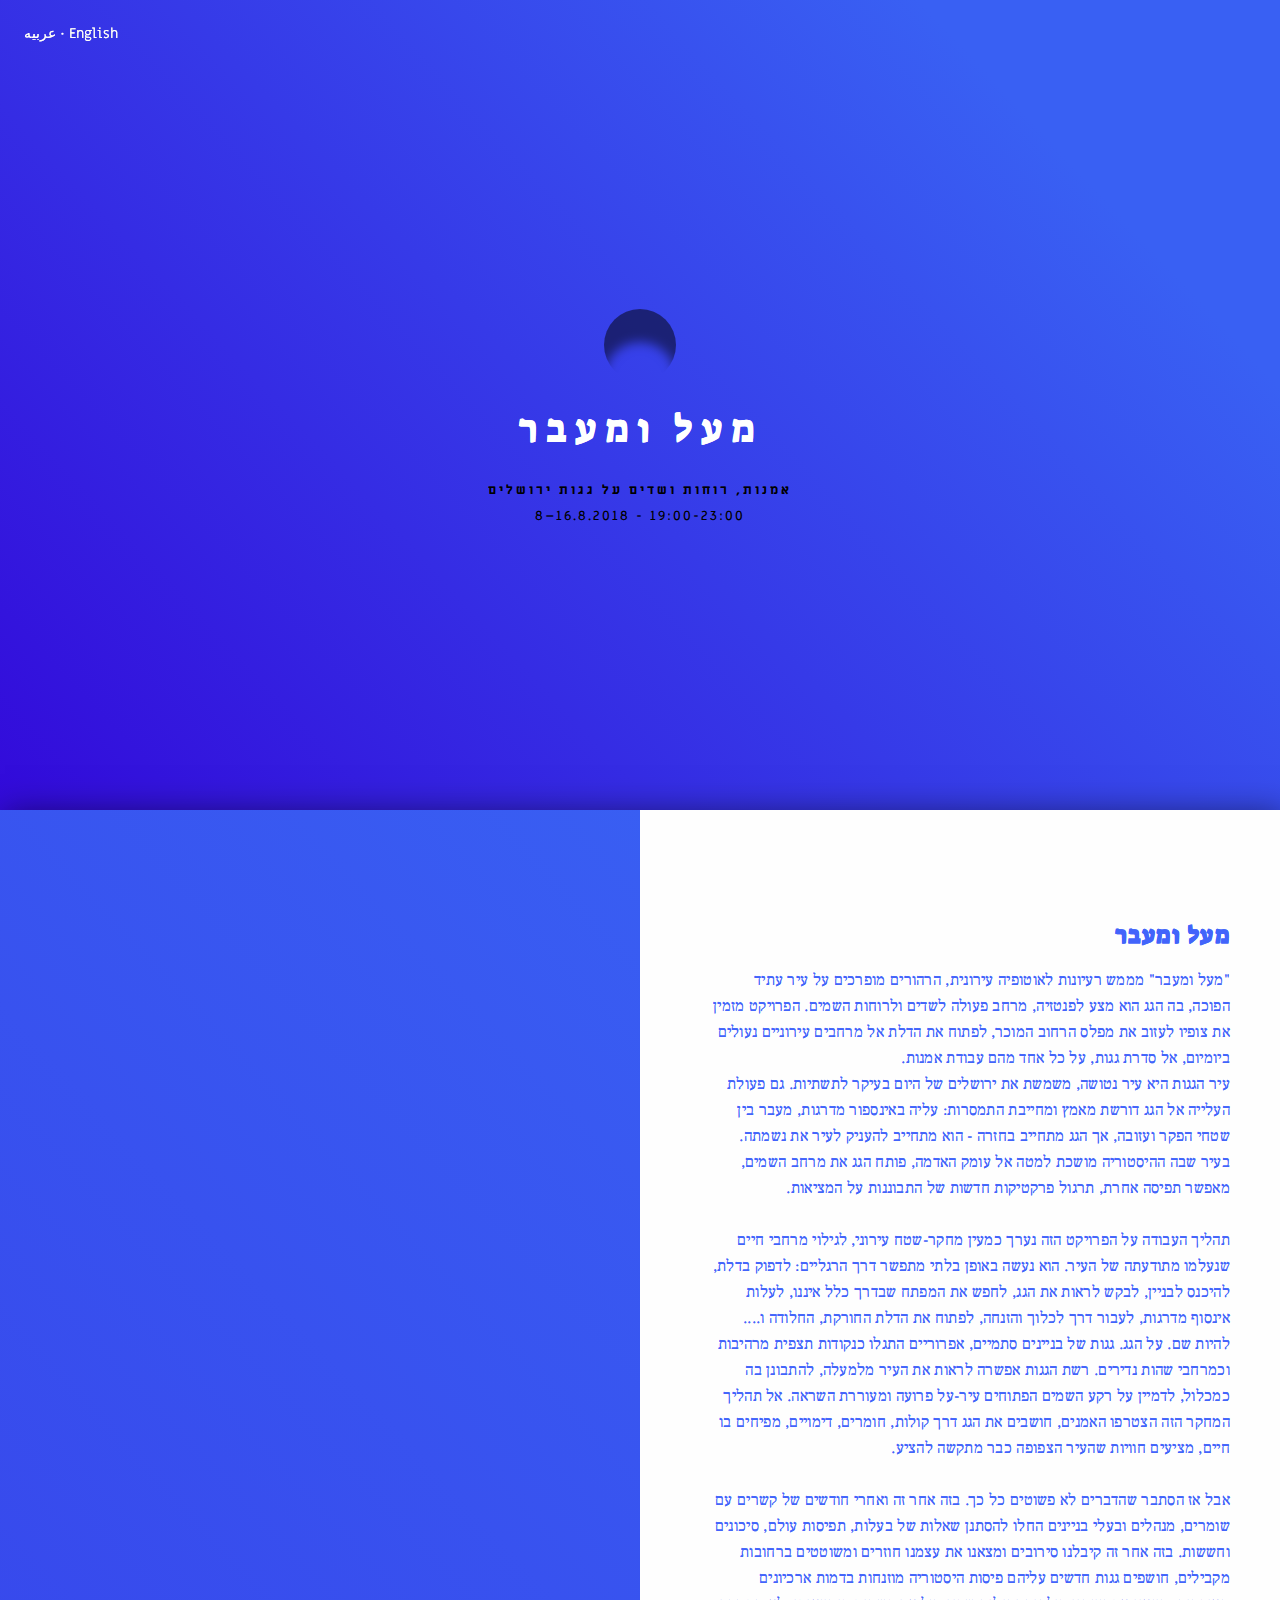
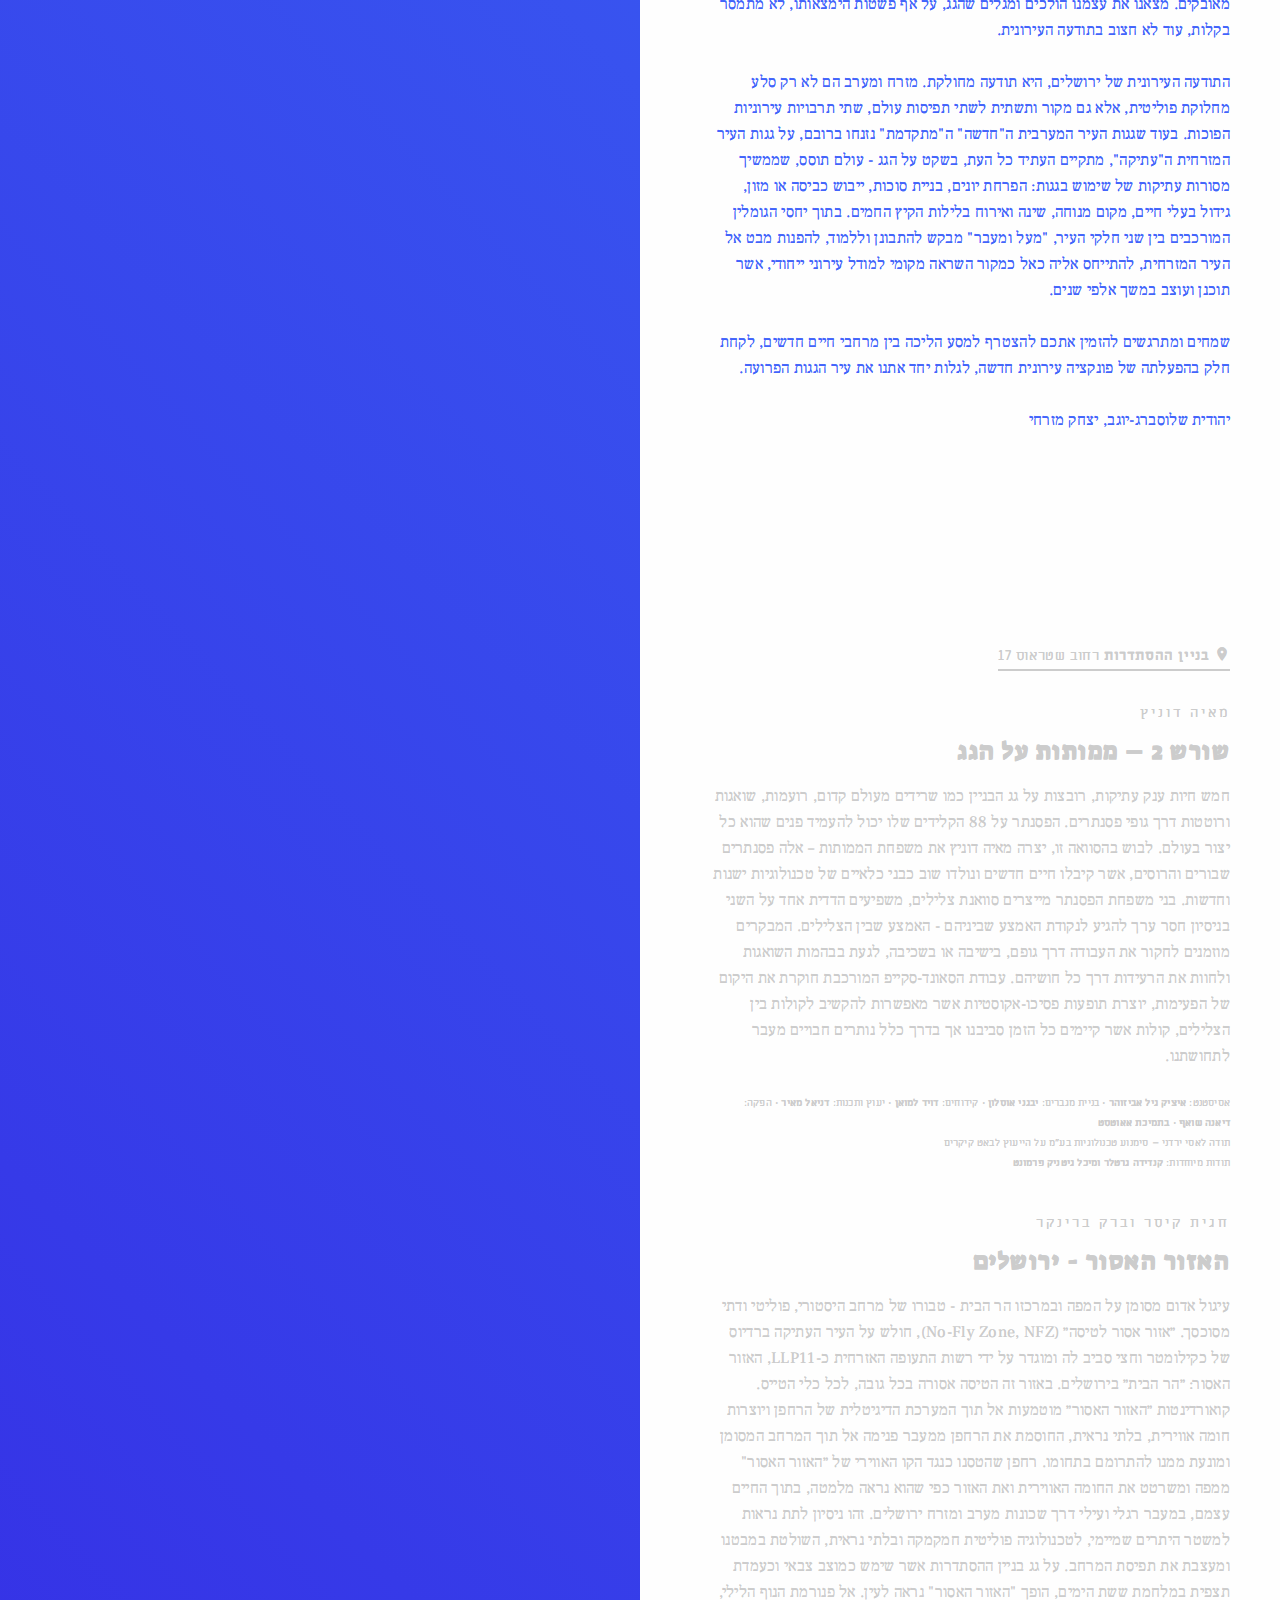
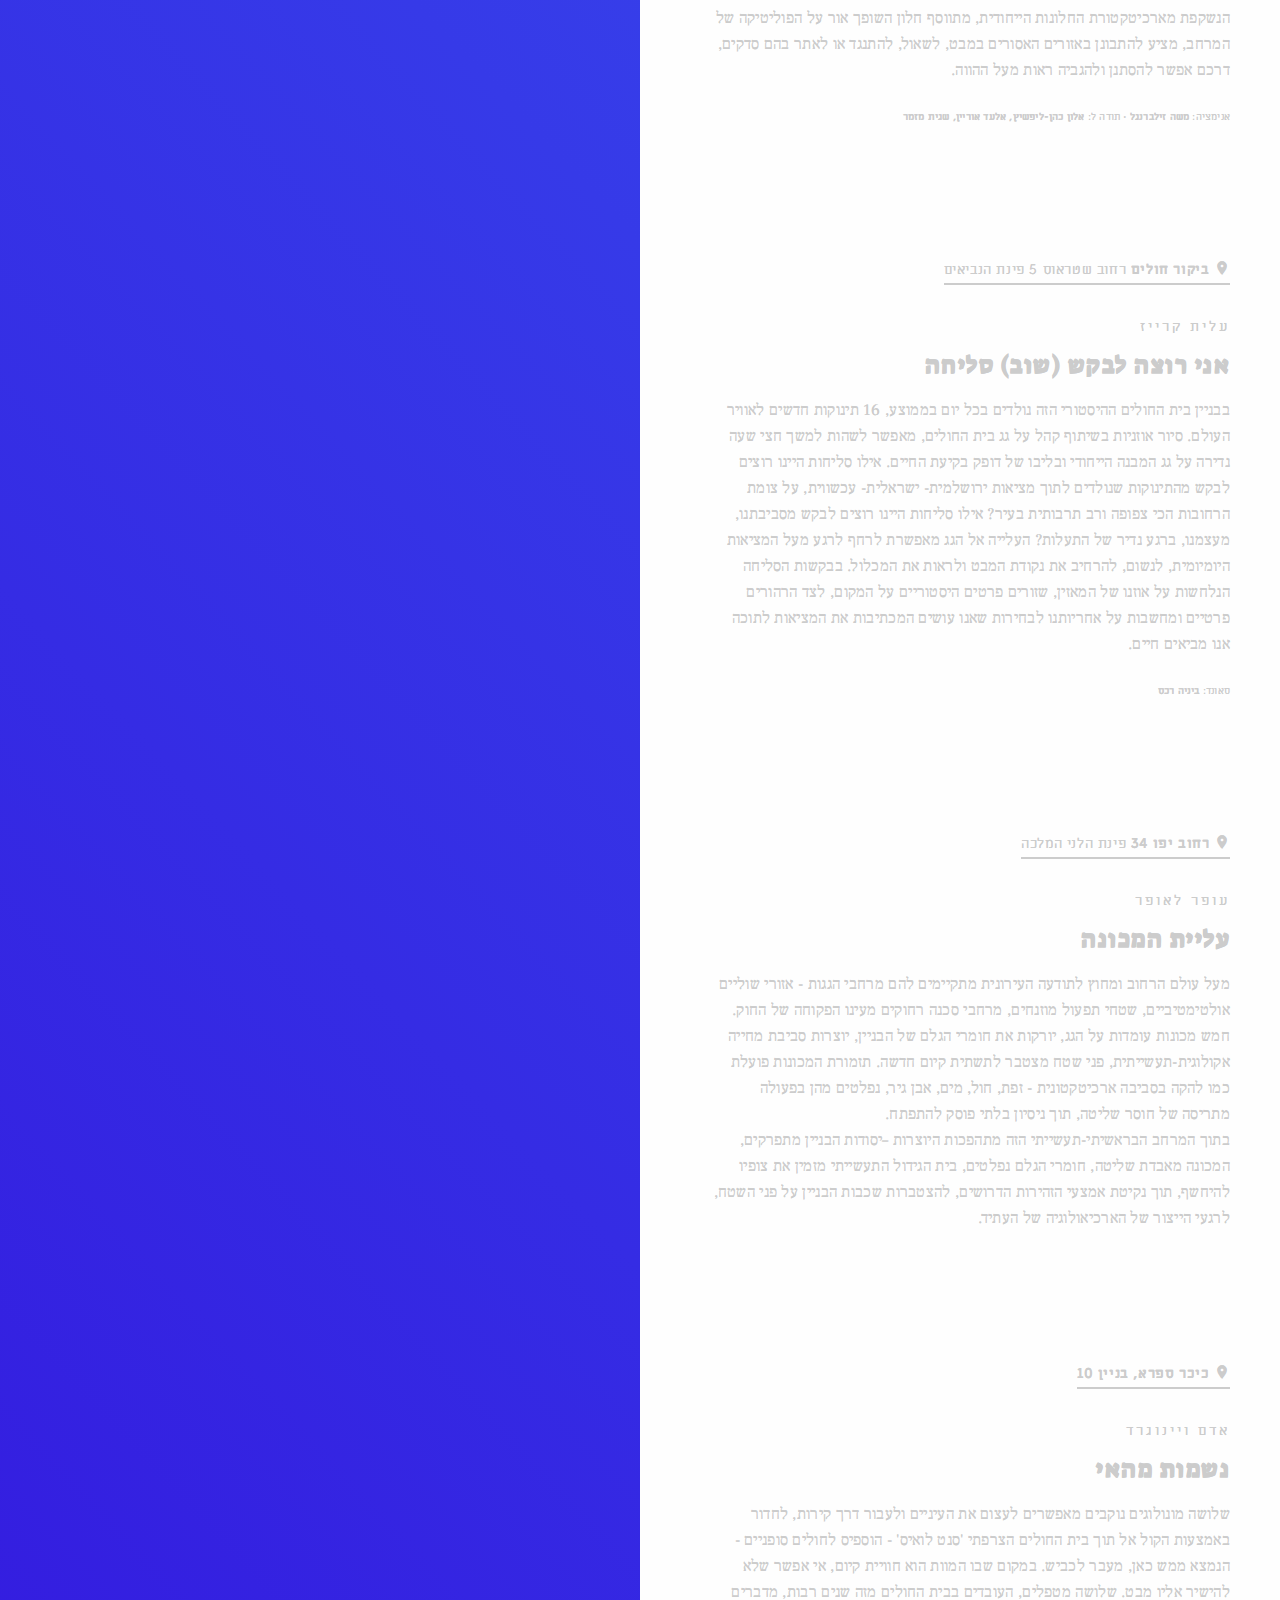
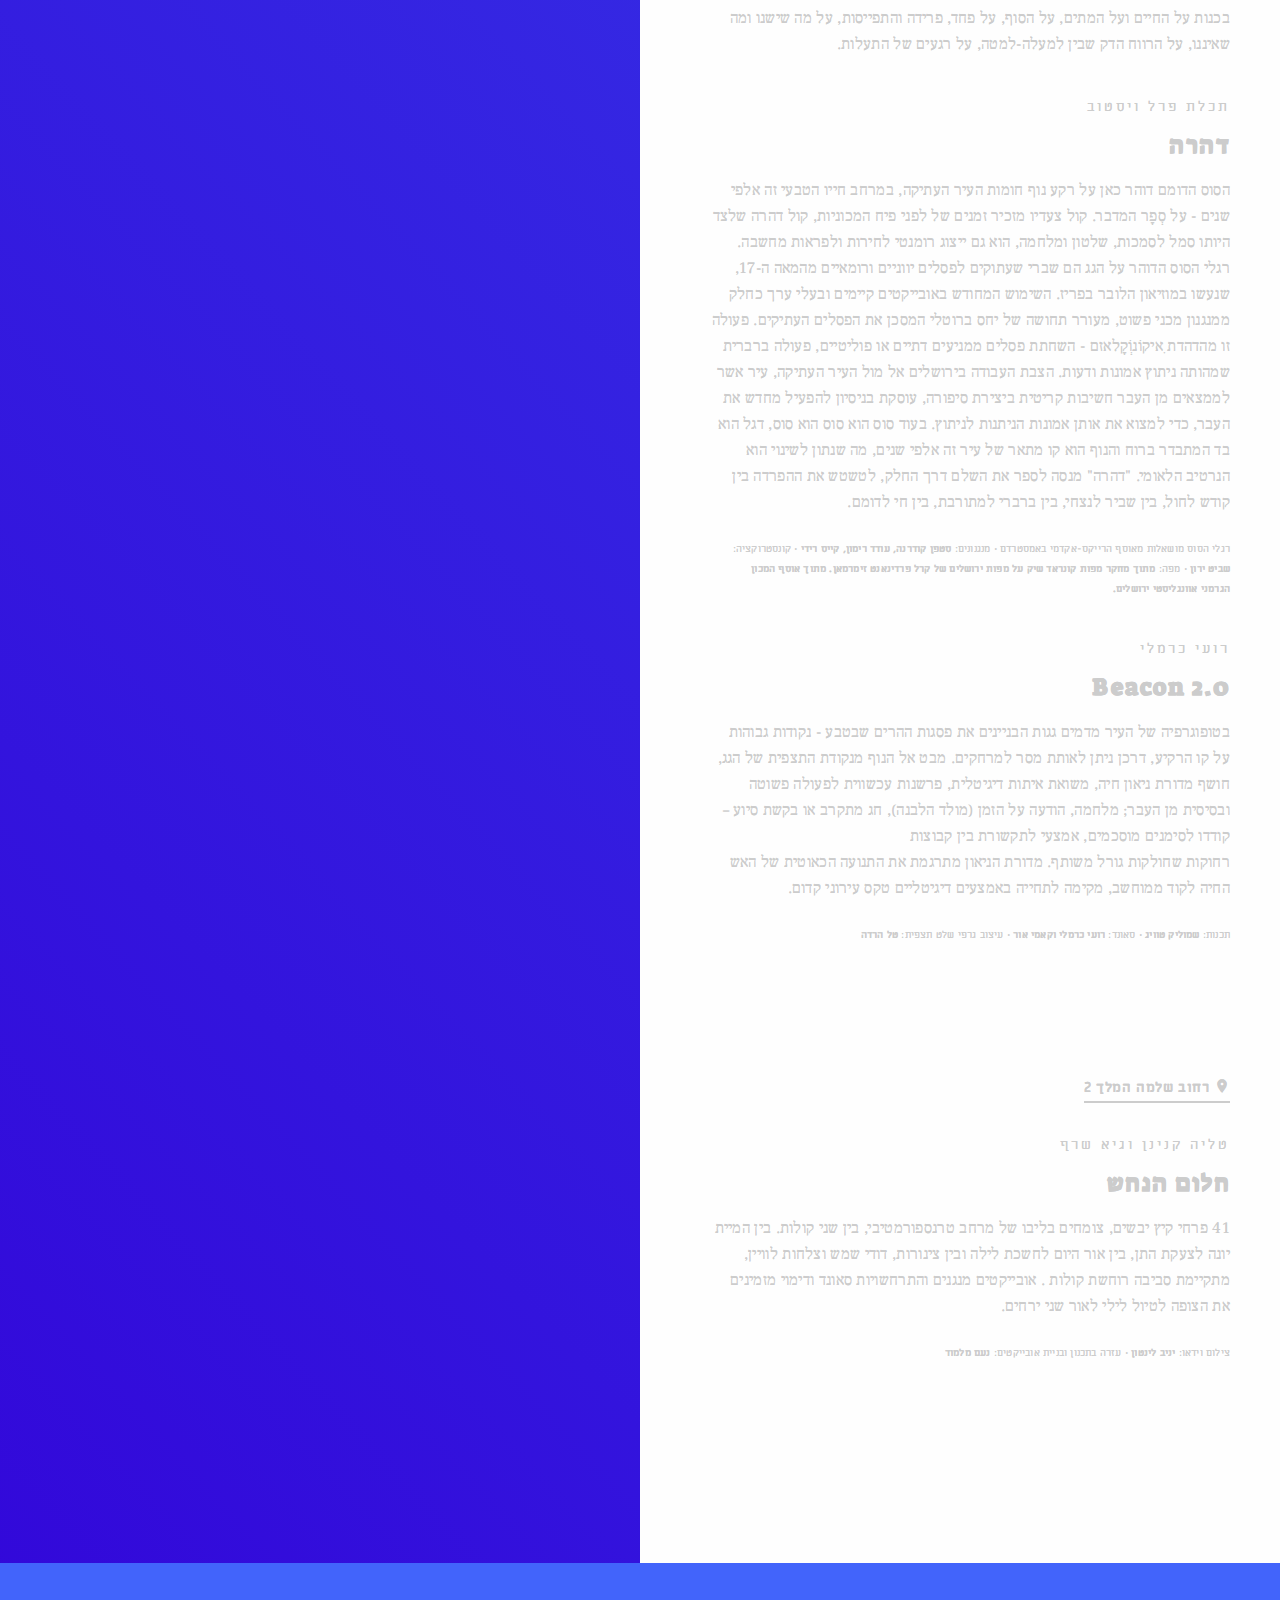
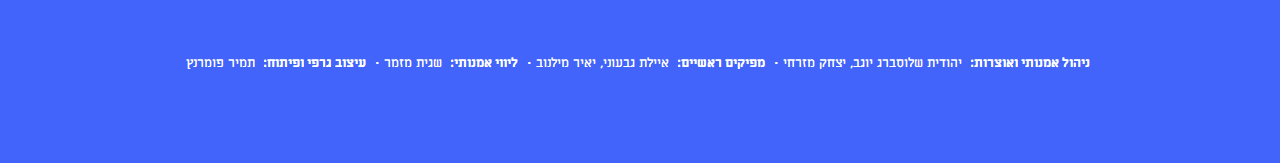
==== commit 9a333355: "added translations" ====
--- a/index.html
+++ b/index.html
@@ -45,9 +45,14 @@
 
 <body>
 
-    <div id='toggle-map'>
-        <i class="material-icons px-16-icons">map</i>
-    </div>
+        <div id='toggle-map'>
+                <i class="material-icons px-16-icons">map</i>
+            </div>
+
+            <div class='toggle-language'>
+                  <a href="index-ar.html">عربيه</a> ∙ 
+                  <a href="index-en.html">English</a>
+                </div>
 
     <div class='intro'>
         <!-- <div class="logo-img"> -->
@@ -171,7 +176,19 @@
                 אשר מאפשרות להקשיב לקולות בין הצלילים, קולות אשר קיימים כל הזמן סביבנו אך בדרך כלל נותרים חבויים מעבר לתחושתנו.
             </p>
 
-            <div class="spacer-40"></div>
+            <span class='body-text-comment'>
+                    אסיסטנט: <b>איציק גיל אביזוהר</b> ∙
+                    בניית מגברים: <b>יבגני אוסלון</b> ∙
+                    קידוחים: <b>דויד למואן</b> ∙
+                    יעוץ ותכנות: <b>דניאל מאיר</b> ∙
+                    הפקה: <b>דיאנה שואף</b> ∙
+                    <b>בתמיכת אאוטסט</b> 
+          <br>
+          תודה לאסי ירדני – סימנוע טכנולוגיות בע"מ על הייעוץ לבאט קיקרים
+          <br>
+          תודות מיוחדות: <b>קנדידה גרטלר ומיכל גיטניק פרמונט</b> 
+              </span>
+              <div class="spacer-40"></div>
             <p class='artist' id="toc2">חגית קיסר וברק ברינקר</p>
             <span class='title'>האזור האסור - ירושלים</span>
             <p class='body-text'>
@@ -179,6 +196,12 @@
                 רחפן שהטסנו כנגד הקו האווירי של ״האזור האסור" ממפה ומשרטט את החומה האווירית ואת האזור כפי שהוא נראה מלמטה, בתוך החיים עצמם, במעבר רגלי ועילי דרך שכונות מערב ומזרח ירושלים. זהו ניסיון לתת נראות למשטר היתרים שמיימי, לטכנולוגיה פוליטית חמקמקה ובלתי נראית, השולטת במבטנו ומעצבת את תפיסת המרחב.
                 על גג בניין ההסתדרות אשר שימש כמוצב צבאי וכעמדת תצפית במלחמת ששת הימים, הופך "האזור האסור" נראה לעין. אל פנורמת הנוף הלילי, הנשקפת מארכיטקטורת החלונות הייחודית, מתווסף חלון השופך אור על הפוליטיקה של המרחב, מציע להתבונן באזורים האסורים במבט, לשאול, להתנגד או לאתר בהם סדקים, דרכם אפשר להסתנן ולהגביה ראות מעל ההווה.
             </p>
+
+          
+            <span class='body-text-comment'>
+                    אנימציה: <b>משה זילברנגל</b> ∙
+                    תודה ל: <b>אלון כהן-ליפשיץ, אלעד אוריין, שגית מזמר</b>
+              </span> 
 
         </section>
 
@@ -201,6 +224,11 @@
                 אנו מביאים חיים.
             </p>
 
+                  
+            <span class='body-text-comment'>
+                    סאונד: <b>ביניה רכס</b> 
+     
+              </span> 
         </section>
 
         <section id='v3'>
@@ -246,6 +274,16 @@
                 הצבת העבודה בירושלים אל מול העיר העתיקה, עיר אשר לממצאים מן העבר חשיבות קריטית ביצירת סיפורה, עוסקת בניסיון להפעיל מחדש את העבר, כדי למצוא את אותן אמונות הניתנות לניתוץ. בעוד סוס הוא סוס הוא סוס, דגל הוא בד המתבדר ברוח והנוף הוא קו מתאר של עיר זה אלפי שנים, מה שנתון לשינוי הוא הנרטיב הלאומי. 
                 "דהרה" מנסה לספר את השלם דרך החלק, לטשטש את ההפרדה בין קודש לחול, בין שביר לנצחי, בין ברברי למתורבת, בין חי לדומם.
             </p>
+                
+            <span class='body-text-comment'>
+                    רגלי הסוס מושאלות מאוסף הרייקס-אקדמי באמסטרדם ∙
+                    מנגנונים: <b>סטפן קודרנה, עודד רימון, קייס רידי</b> ∙
+                    קונסטרוקציה: <b>שביט ירון</b> ∙
+                    מפה: <b>מתוך מחקר מפות קונראד שיק על מפות ירושלים של קרל פרדינאנט זימרמאן. מתוך אוסף המכון הגרמני אוונגליסטי ירושלים.</b>
+              </span> 
+
+
+
             <div class="spacer-40"></div>
             <p class='artist' id="toc8">רועי כרמלי</p>
             <span class='title'>Beacon 2.0</span>
@@ -258,9 +296,13 @@
                 דיגיטליים טקס עירוני קדום.
                 <br>
 
+                  
                 <span class='body-text-comment'>
-                    אין עלית קהל, מביטים מגג יפו+ 17
-                </span>
+                        תכנות: <b>שמוליק טוויג</b> ∙
+                        סאונד: <b>רועי כרמלי וקאמי אור</b> ∙
+                        עיצוב גרפי שלט תצפית: <b>טל הרדה</b> 
+                  </span> 
+                  
             </p>
 
 
@@ -276,7 +318,10 @@
             <span class='title'>חלום הנחש</span>
             <p class='body-text'>
                 41 פרחי קיץ יבשים, צומחים בליבו של מרחב טרנספורמטיבי, בין שני קולות. בין המיית יונה  לצעקת התן, בין אור היום לחשכת לילה ובין צינורות, דודי שמש וצלחות לוויין, מתקיימת סביבה רוחשת קולות . אובייקטים מנגנים והתרחשויות סאונד ודימוי מזמינים את הצופה לטיול  לילי לאור שני ירחים.            </p>
-
+                <span class='body-text-comment'>
+                        צילום וידאו: <b>יניב לינטון</b> ∙
+                        עזרה בתכנון ובניית אובייקטים: <b>נעם מלמוד</b> 
+                  </span> 
         </section>
         <!-- <section id='v6'>
             <div class="spacer-80"></div>
@@ -303,7 +348,7 @@
         </section> -->
     </div>
     <div class='credits'>
-        <div class="block">
+        <div class="block font-credits">
             <b> ניהול אמנותי ואוצרות: </b> יהודית שלוסברג יוגב, יצחק מזרחי ∙
             <b> מפיקים ראשיים: </b> איילת גבעוני, יאיר מילנוב ∙
             <b> ליווי אמנותי: </b> שגית מזמר ∙
--- a/css/style.css
+++ b/css/style.css
@@ -1,3 +1,28 @@
+
+.font-credits {
+    font-family: 'Miriam Libre', 'Cairo', sans-serif;
+    font-weight: 400;
+}
+.font-credits b {
+font-weight: 700;
+}
+.toggle-language {
+    position: absolute;
+    z-index: 20;
+    top: 0px;
+    padding: 24px;
+    color: #fff;
+
+    font-family: 'Miriam Libre', 'Cairo', sans-serif;
+    font-size: 14px;
+
+}
+.toggle-language  a {
+    color: #fff;
+}
+.toggle-language  a:hover {
+    color: #fff;
+}
 p {
     margin: 0;
     padding: 0;
@@ -81,8 +106,17 @@
 }
 
 .body-text-comment {
-    letter-spacing: 1px;
-    display: block;
+    letter-spacing: 0.2px;
+    line-height: 20px;
+    font-size: 10px;
+    margin-top: 24px;
+    display: block;
+    font-family: 'Miriam Libre', 'Cairo', sans-serif;
+    font-weight: 400;
+    max-width: 500px;
+}
+.body-text-comment b  {
+    font-weight: 700;
 }
 
 .spacer-80 {
@@ -202,6 +236,7 @@
     margin-bottom: 8px;
     color: rgba(0,0,0,0.6);
     text-shadow: 0 0 0 #000;
+    text-align: center;
 }
 
 .intro .logo3 {
@@ -227,7 +262,6 @@
     text-shadow: 0 0 0 #fff;
     font-size: 13px;
     line-height: 16px;
-    font-family: 'Miriam Libre', sans-serif;
     font-weight: 400;
     display: flex;
     align-items: center;
@@ -330,6 +364,17 @@
 
 
  @media only screen and (max-width: 750px) {
+
+
+    .location-title
+    {
+border-bottom: none;
+
+    }
+    .toggle-language {
+text-align: center;
+width: 100%;
+    }
     #toggle-map {
         width: 56px;
         height: 56px;
@@ -343,7 +388,6 @@
         right: 24px;
         position: fixed;
         z-index: 3;
-        transition: all 1s ease-in-out;
         line-height: 56px;
         text-align: center;
     }
@@ -405,6 +449,7 @@
     }
     .title {
         line-height: 28px;
+        margin-bottom: 24px;
     }
     .intro .logo1 {
         font-size: 30px;
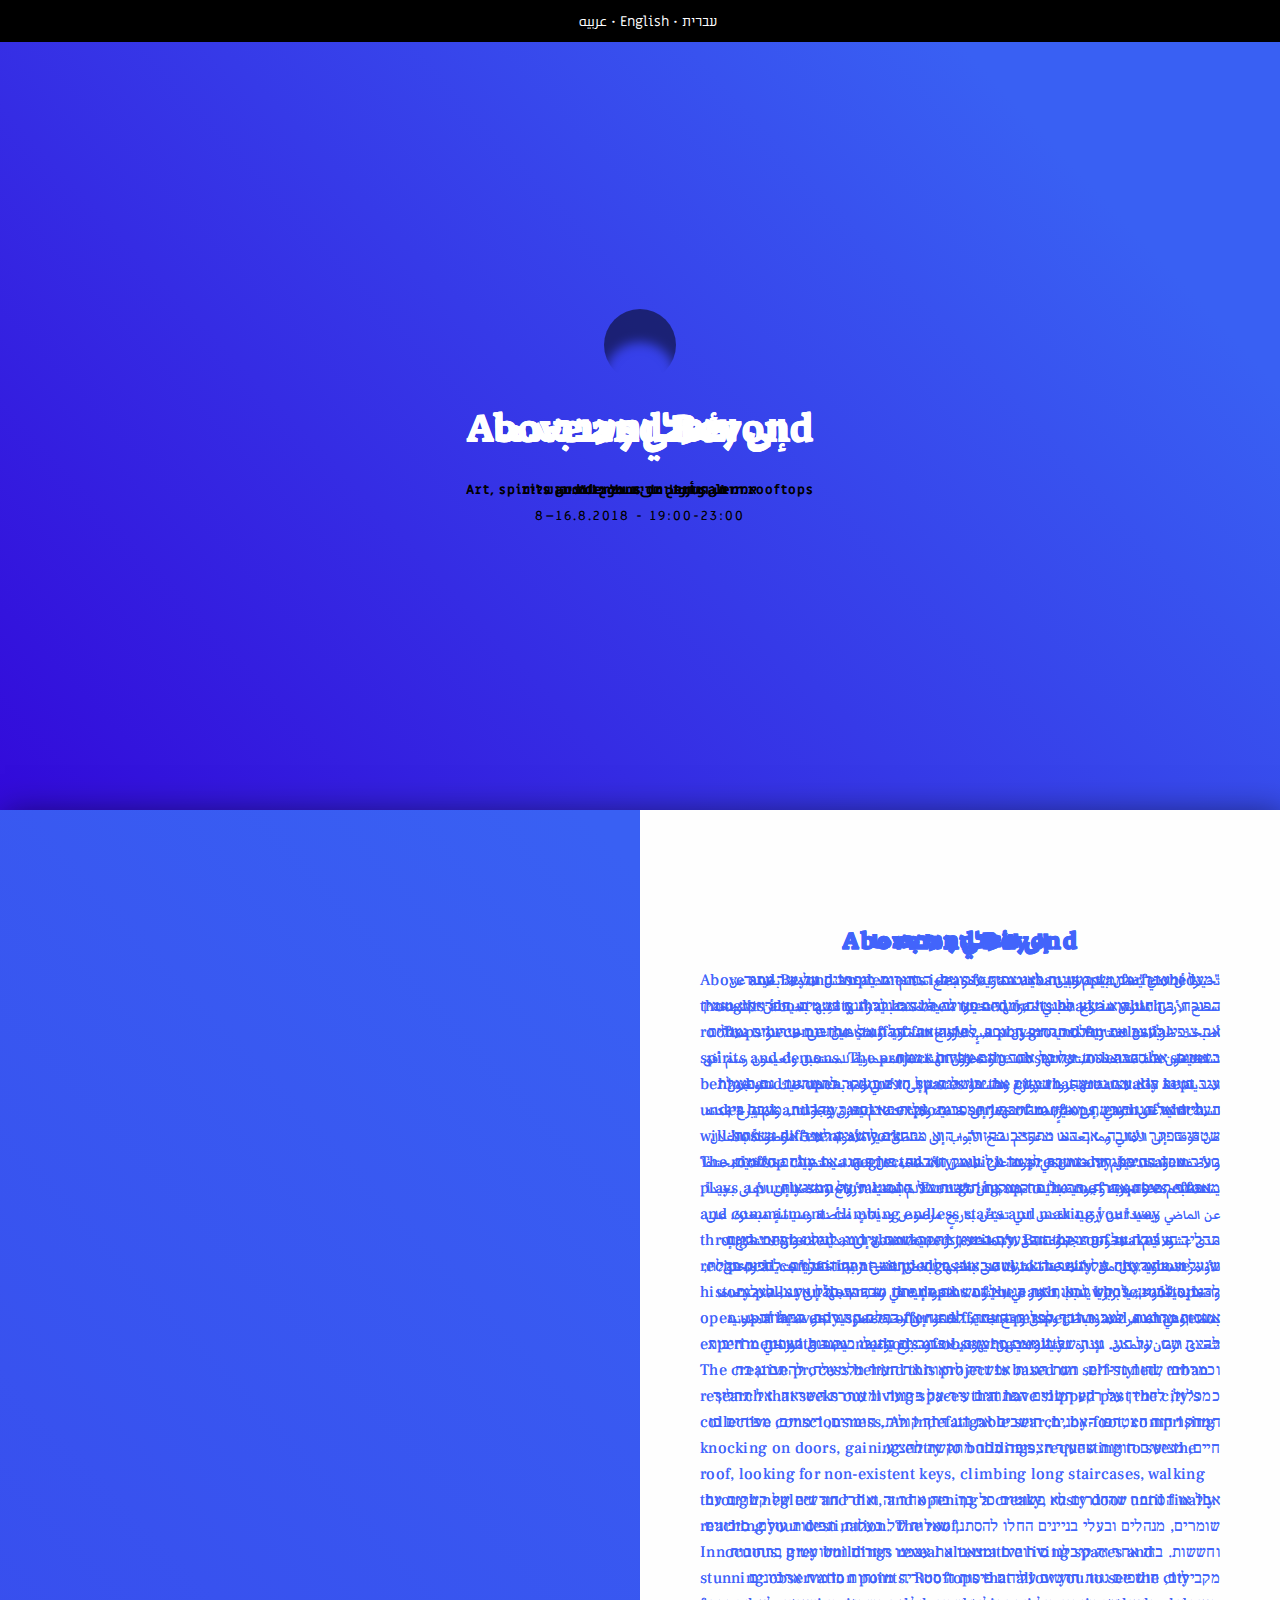
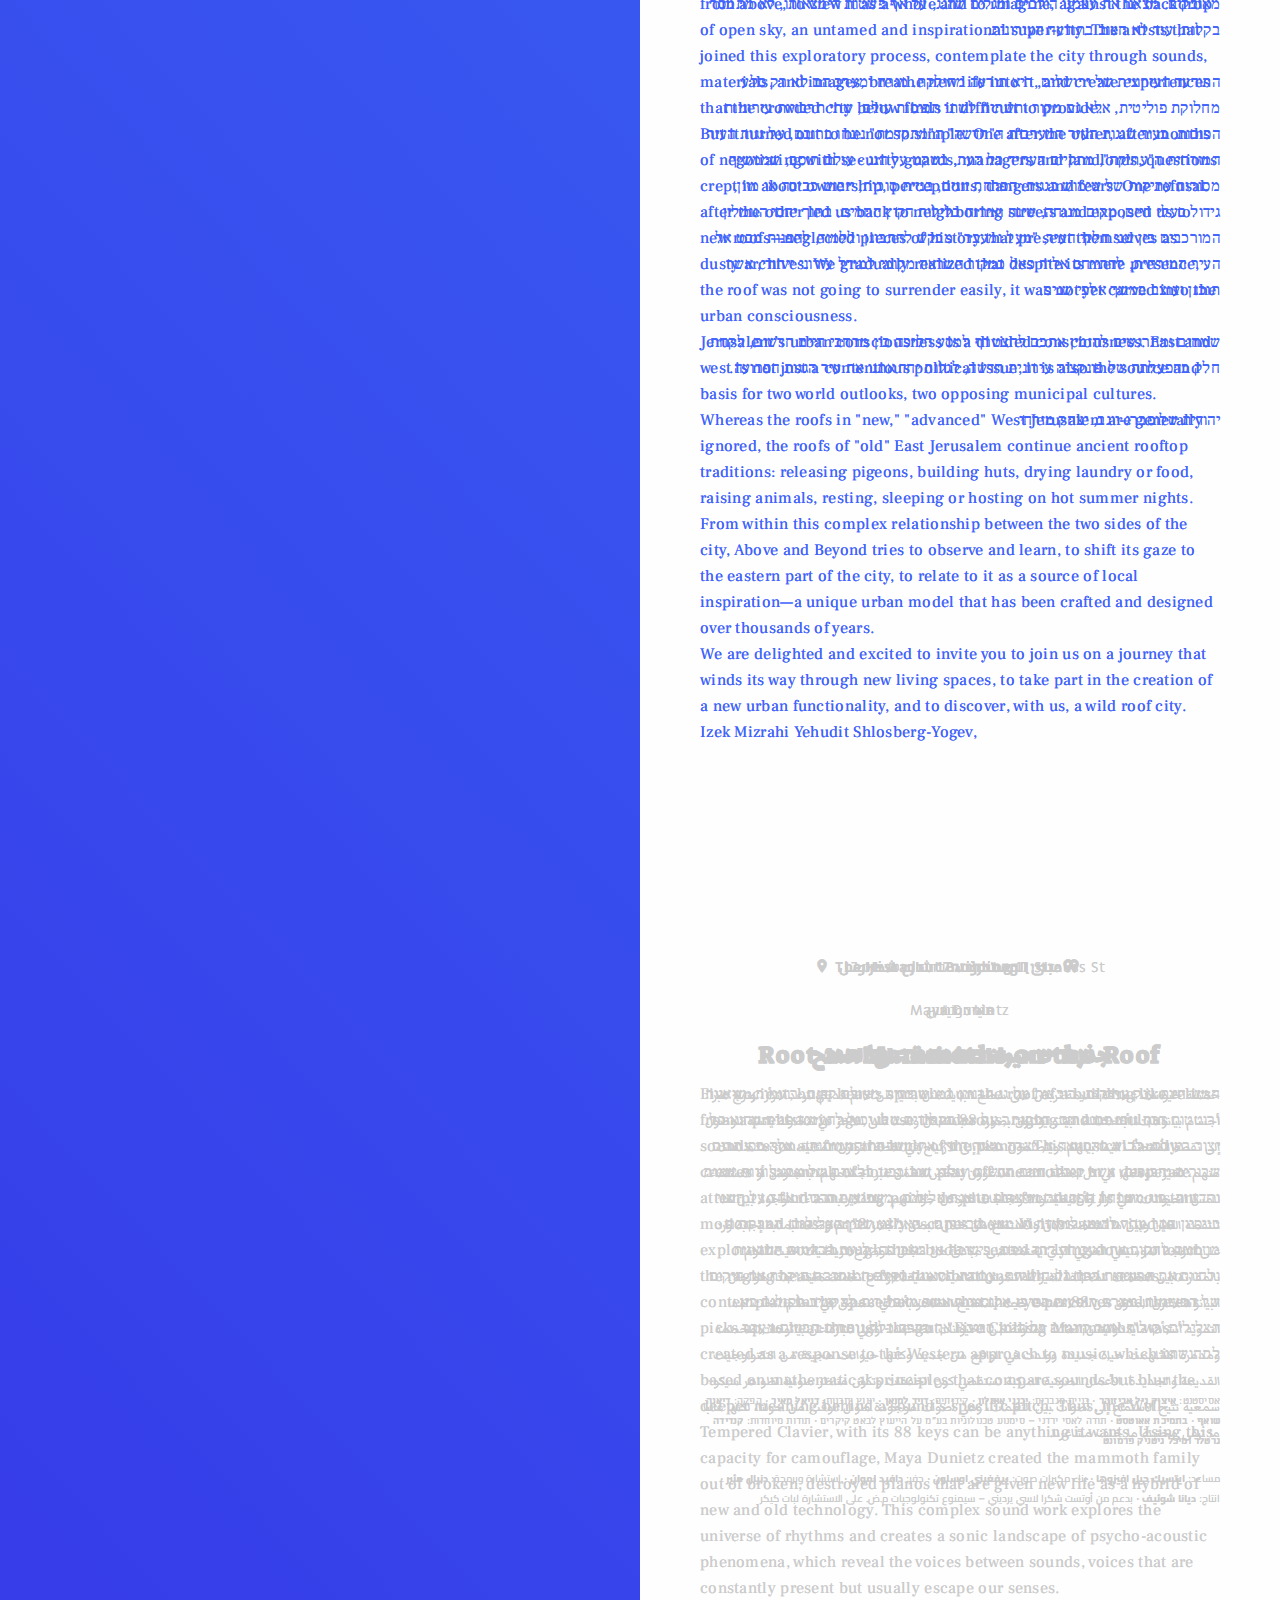
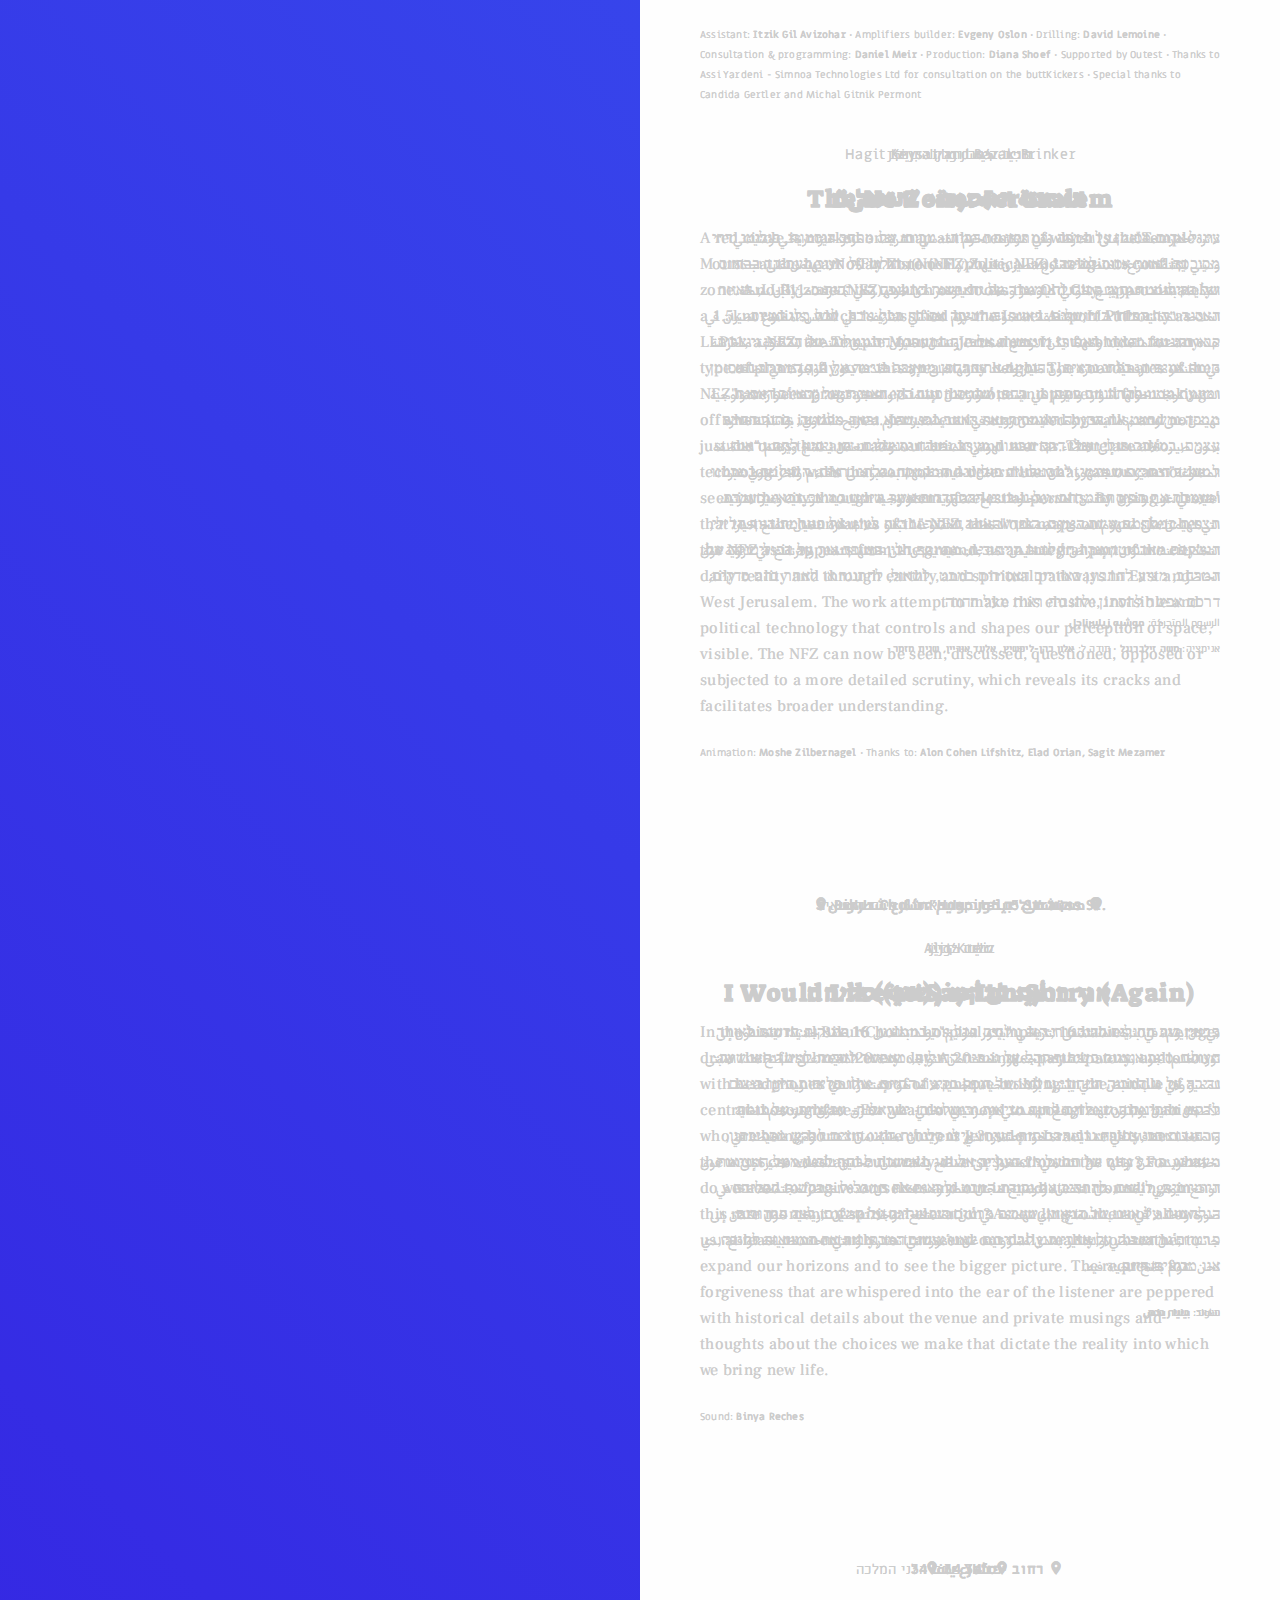
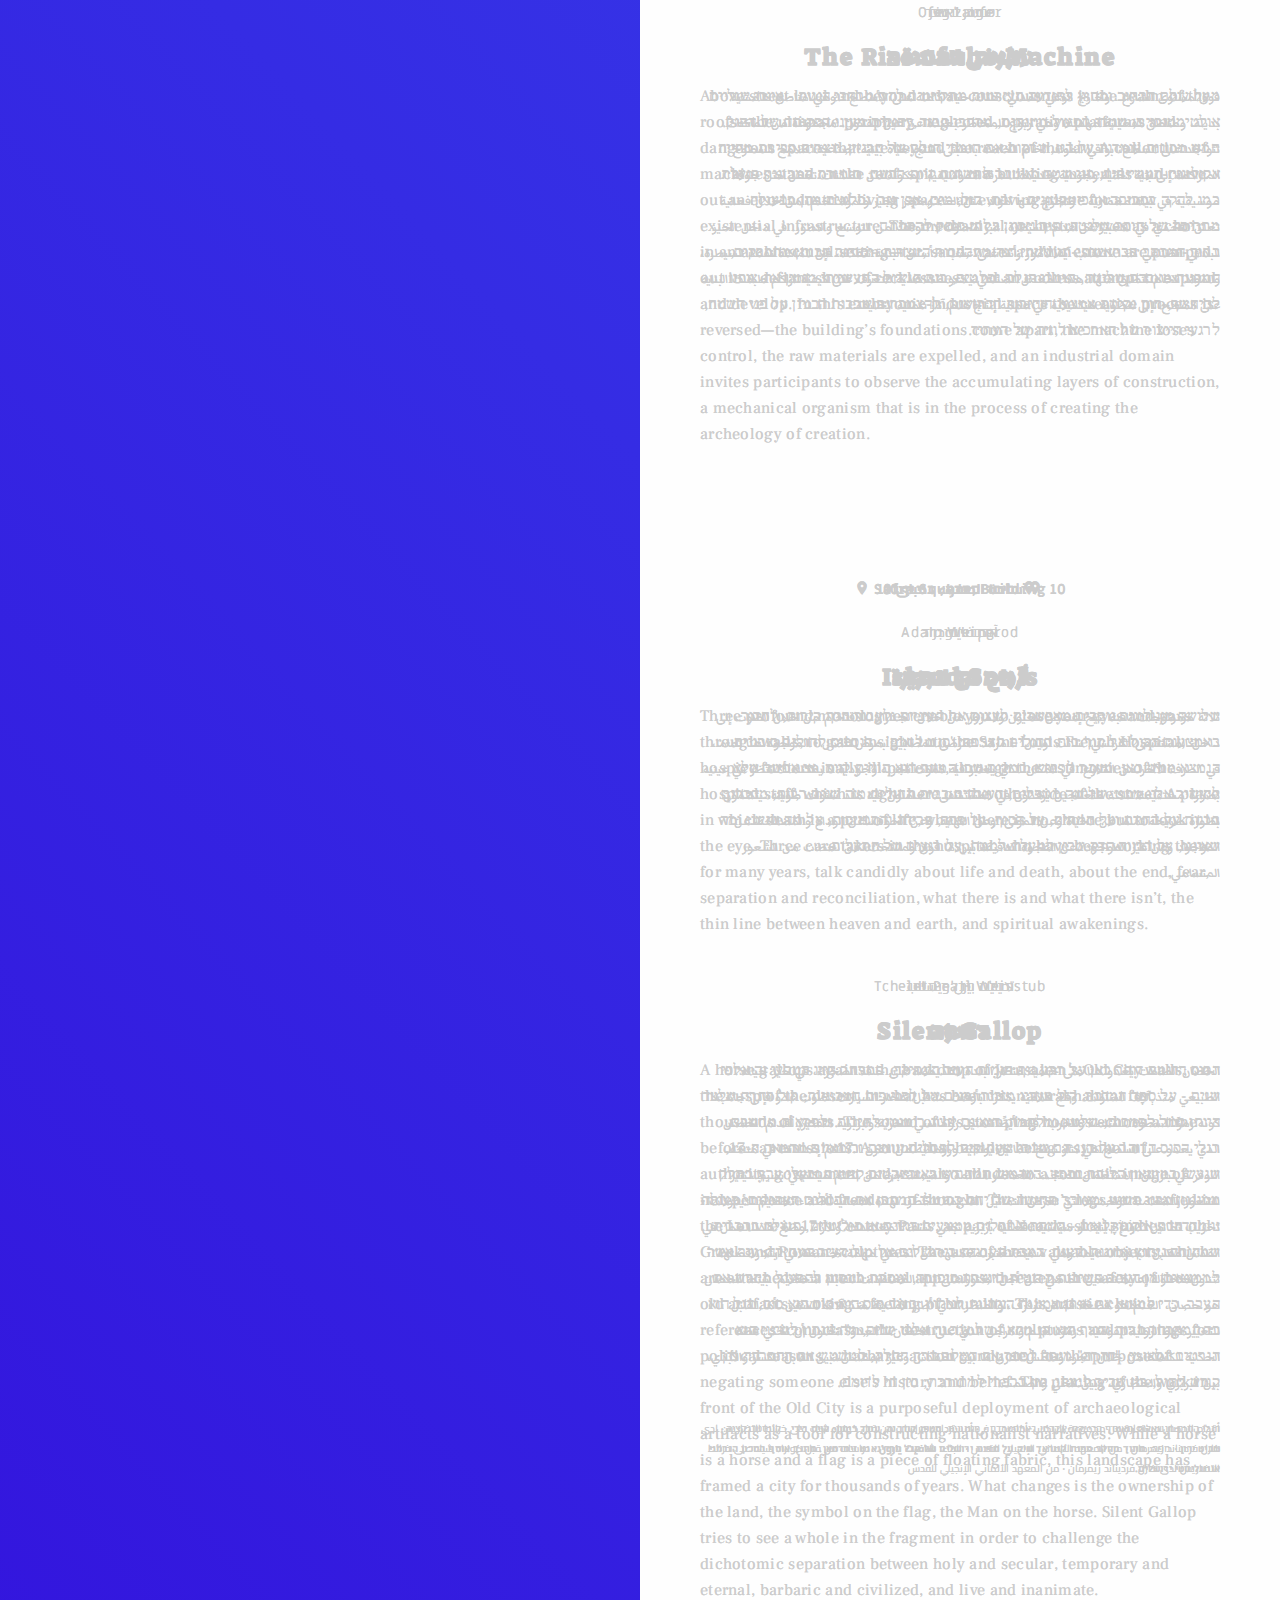
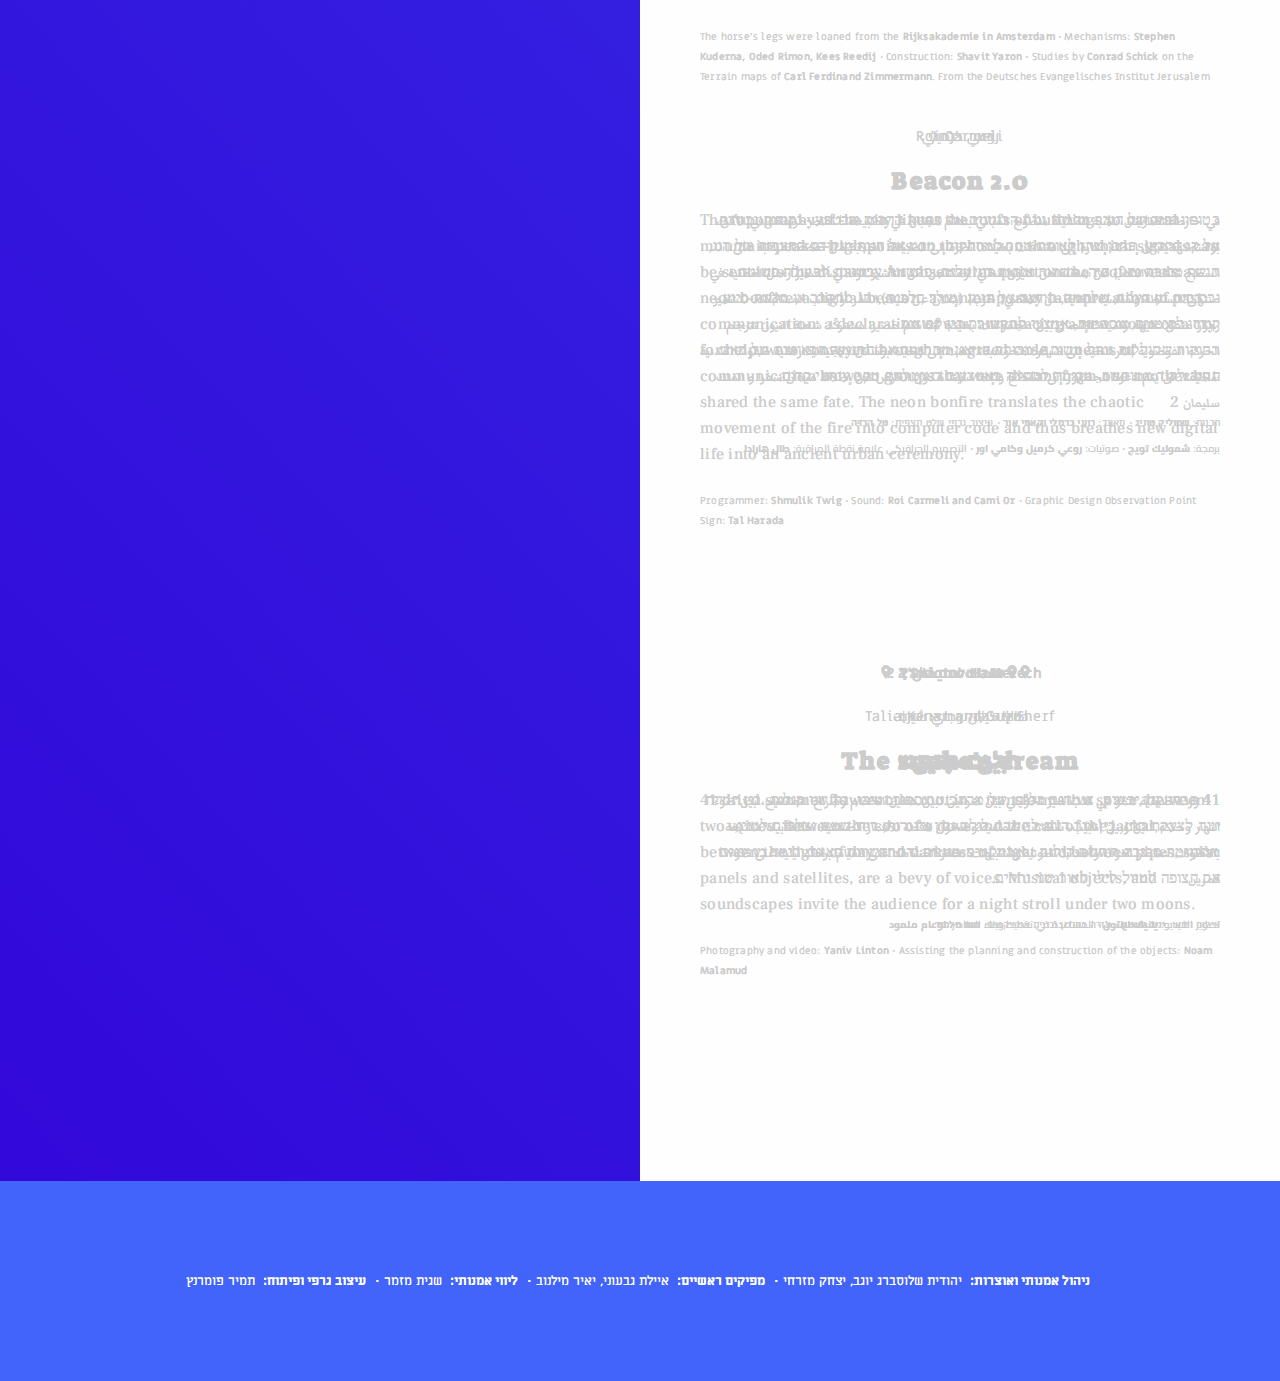
==== commit ba5f77e6: "changed index" ====
--- a/index.html
+++ b/index.html
@@ -12,12 +12,12 @@
     <meta property="og:title" content="מעל ומעבר" />
     <meta property="og:site_name" content="מעל ומעבר" />
     <meta property="og:description" content="אמנות, רוחות ושדים על גגות ירושלים" />
-    <meta property="og:image" content="TODO" />
-    <meta property="og:image:url" content="TODO" />
+    <meta property="og:image" content="/og.jpg" />
+    <meta property="og:image:url" content="/og.jpg" />
     <meta property="og:image:width" content="1200" />
     <meta property="og:image:height" content="630" />
     <meta property="og:image:type" content="image/png" />
-    <meta property="og:url" content="TODO" />
+    <meta property="og:url" content="/og.jpg" />
     <link rel="apple-touch-icon" sizes="57x57" href="/apple-icon-57x57.png">
     <link rel="apple-touch-icon" sizes="60x60" href="/apple-icon-60x60.png">
     <link rel="apple-touch-icon" sizes="72x72" href="/apple-icon-72x72.png">
@@ -35,32 +35,44 @@
     <meta name="msapplication-TileColor" content="#ffffff">
     <meta name="msapplication-TileImage" content="/ms-icon-144x144.png">
     <meta name="theme-color" content="#ffffff">
-    <link rel="icon" href="/favicon.ico?v=1.1"> 
+    <link rel="icon" href="/favicon.ico?v=1.1">
     <link href='https://api.tiles.mapbox.com/mapbox-gl-js/v0.45.0/mapbox-gl.css' rel='stylesheet' />
     <link href="https://fonts.googleapis.com/icon?family=Material+Icons" rel="stylesheet">
     <link href="https://fonts.googleapis.com/css?family=Frank+Ruhl+Libre|Miriam+Libre:400,700|Suez+One" rel="stylesheet">
-    <link href='css/style.css' rel='stylesheet' />
+    <link href='css/style3.css' rel='stylesheet' />
 </head>
 
 
 <body>
-
-        <div id='toggle-map'>
-                <i class="material-icons px-16-icons">map</i>
-            </div>
-
-            <div class='toggle-language'>
-                  <a href="index-ar.html">عربيه</a> ∙ 
-                  <a href="index-en.html">English</a>
-                </div>
-
+    <div class='toggle-language'>
+        <span class="lang-ar">عربيه</span> ∙
+        <span class="lang-en">English</span> ∙
+        <span class="lang-he">עברית</span>
+    </div>
+    <div id='toggle-map'>
+        <i class="material-icons px-16-icons">map</i>
+    </div>
     <div class='intro'>
         <!-- <div class="logo-img"> -->
         <div class="logo0">
             <div class="circle shadow-animation"></div>
         </div>
-        <div class="logo1 shadow-animation-invert">מעל ומעבר</div>
-        <div class="logo2">אמנות, רוחות ושדים על גגות ירושלים</div>
+        <div class="contain">
+            <div class="translateable translateable-he logo1 shadow-animation-invert">מעל ומעבר</div>
+            <div class="translateable translateable-ar logo1 shadow-animation-invert">إلى الأعالي و ما بعدها</div>
+            <div class="translateable translateable-en logo1 shadow-animation-invert">Above and Beyond</div>
+
+        </div>
+
+
+        <div class="contain">
+            <div class="translateable translateable-he logo2">אמנות, רוחות ושדים על גגות ירושלים</div>
+            <div class="translateable translateable-ar logo2">فن و أرواح على سطوح القدس</div>
+            <div class="translateable translateable-en logo2">Art, spirits and demons on Jerusalem rooftops</div>
+
+
+
+        </div>
         <div class="logo3">8–16.8.2018 - 19:00-23:00</div>
         <!-- <img src="images/logo.svg" alt="above and beyond"> -->
         <!-- </div> -->
@@ -70,29 +82,108 @@
 
         <section id='v0' class="active">
             <div class="spacer-80"></div>
-            <span class='title'>מעל ומעבר</span>
-            <p class='body-text'>
-                "מעל ומעבר" מממש רעיונות לאוטופיה עירונית, הרהורים מופרכים על עיר עתיד הפוכה, בה הגג הוא מצע לפנטזיה, מרחב פעולה לשדים ולרוחות השמים. הפרויקט מזמין את צופיו לעזוב את מפלס הרחוב המוכר, לפתוח את הדלת אל מרחבים עירוניים נעולים ביומיום, אל סדרת גגות, על כל אחד מהם עבודת אמנות.
-<br>
-                עיר הגגות היא עיר נטושה, משמשת את ירושלים של היום בעיקר לתשתיות. גם פעולת העלייה אל הגג דורשת מאמץ ומחייבת התמסרות: עליה באינספור מדרגות, מעבר בין שטחי הפקר ועזובה, אך הגג מתחייב בחזרה - הוא מתחייב להעניק לעיר את נשמתה. בעיר שבה ההיסטוריה מושכת למטה אל עומק האדמה, פותח הגג את מרחב השמים, מאפשר תפיסה אחרת, תרגול פרקטיקות חדשות של התבוננות על המציאות.
-                <br>
-                <br>
-                תהליך העבודה על הפרויקט הזה נערך כמעין מחקר-שטח עירוני, לגילוי מרחבי חיים שנעלמו מתודעתה של העיר. הוא נעשה באופן בלתי מתפשר דרך הרגליים: לדפוק בדלת, להיכנס לבניין, לבקש לראות את הגג, לחפש את המפתח שבדרך כלל איננו, לעלות אינסוף מדרגות, לעבור דרך לכלוך והזנחה, לפתוח את הדלת החורקת, החלודה ו.... להיות שם. על הגג.
-                גגות של בניינים סתמיים, אפרוריים התגלו כנקודות תצפית מרהיבות וכמרחבי שהות נדירים. רשת הגגות אפשרה לראות את העיר מלמעלה, להתבונן בה כמכלול, לדמיין על רקע השמים הפתוחים עיר-על פרועה ומעוררת השראה. אל תהליך המחקר הזה הצטרפו האמנים, חושבים את הגג דרך קולות, חומרים, דימויים, מפיחים בו חיים, מציעים חוויות שהעיר הצפופה כבר מתקשה להציע.
-                <br>
-                <br>
-                אבל אז הסתבר שהדברים לא פשוטים כל כך. בזה אחר זה ואחרי חודשים של קשרים עם שומרים, מנהלים ובעלי בניינים החלו להסתנן שאלות של בעלות, תפיסות עולם, סיכונים וחששות. בזה אחר זה קיבלנו סירובים ומצאנו את עצמנו חוזרים ומשוטטים ברחובות מקבילים, חושפים גגות חדשים עליהם פיסות היסטוריה מוזנחות בדמות ארכיונים מאובקים. מצאנו את עצמנו הולכים ומגלים שהגג, על אף פשטות הימצאותו, לא מתמסר בקלות, עוד לא חצוב בתודעה העירונית.
-                <br>
-                <br>
-                התודעה העירונית של ירושלים, היא תודעה מחולקת. מזרח ומערב הם לא רק סלע מחלוקת פוליטית, אלא גם מקור ותשתית לשתי תפיסות עולם, שתי תרבויות עירוניות הפוכות. בעוד שגגות העיר המערבית ה"חדשה" ה"מתקדמת" נזנחו ברובם, על גגות העיר המזרחית ה"עתיקה", מתקיים העתיד כל העת, בשקט על הגג - עולם תוסס, שממשיך מסורות עתיקות של שימוש בגגות: הפרחת יונים, בניית סוכות, ייבוש כביסה או מזון, גידול בעלי חיים, מקום מנוחה, שינה ואירוח בלילות הקיץ החמים. בתוך יחסי הגומלין המורכבים בין שני חלקי העיר, "מעל ומעבר" מבקש להתבונן וללמוד, להפנות מבט אל העיר המזרחית, להתייחס אליה כאל כמקור השראה מקומי למודל עירוני ייחודי, אשר תוכנן ועוצב במשך אלפי שנים.
-                <br>
-                <br>
-                שמחים ומתרגשים להזמין אתכם להצטרף למסע הליכה בין מרחבי חיים חדשים, לקחת חלק בהפעלתה של פונקציה עירונית חדשה, לגלות יחד אתנו את עיר הגגות הפרועה.                
-                <br>
-                <br>
-                יהודית שלוסברג-יוגב, יצחק מזרחי
-            </p>
-
+            <div class="contain">
+                <span class='translateable translateable-he title'>מעל ומעבר</span>
+                <span class='translateable translateable-en title'>Above and Beyond</span>
+                <span class='translateable translateable-ar title'>إلى الأعالي و ما بعدها</span>
+            </div>
+            <div class="contain">
+                <p class='translateable translateable-en body-text'>
+                    Above and Beyond implements ideas for an urban utopia, farfetched thoughts about a city that has been turned on its head,
+                    in which rooftops become the stuff of fantasies, a playground for celestial spirits and demons. The project
+                    invites the observer to leave the street behind and to open a door to spaces in the city that are usually
+                    kept under lock and key, and to explore a series of rooftops, each of which will host a different artwork.
+                    <br> The rooftop city is a neglected city, which in present-day Jerusalem plays a purely structural role.
+                    Even going up to the roof requires effort and commitment: climbing endless stairs and making your way
+                    through neglected and abandoned territory. But the roof makes a reciprocal commitment—it pledges its
+                    soul to the city. A city whose history pulls you down, to the depths of the earth, but whose rooftops
+                    open up a heavenly space, offer a different perspective and a chance to experiment with new methods of
+                    observing reality.
+                    <br> The creative process behind this project is based on self-styled, urban research that seeks out living
+                    spaces that have slipped past the city’s collective consciousness. An indefatigable search, by-foot,
+                    comprising knocking on doors, gaining entry to buildings, requesting to see the roof, looking for non-existent
+                    keys, climbing long staircases, walking through neglect and dirt, and opening a creaky, rusty door until
+                    finally reaching your destination. The roof.
+                    <br> Innocuous, grey buildings reveal alternative living spaces and stunning observation points. Rooftops
+                    that allow you to see the city from above, to view it as a whole and to imagine, against the backdrop
+                    of open sky, an untamed and inspirational super-city. The artists that joined this exploratory process,
+                    contemplate the city through sounds, materials, and images, breathe new life into it, and create experiences
+                    that the crowded city below finds it difficult to provide.
+                    <br> But it turned out to be not so simple. One after the other, after months of negotiating with security
+                    guards, managers and landlords, questions crept in about ownership, perceptions, dangers and fears. One
+                    refusal after the other led us back to neighboring streets and exposed us to new roofs—neglected pieces
+                    of history that present themselves as dusty archives. We gradually realized that despite its mere presence,
+                    the roof was not going to surrender easily, it was not yet carved into the urban consciousness.
+                    <br> Jerusalem’s urban consciousness is a divided consciousness. East and west is not just a contentious
+                    political issue, it is also the source and basis for two world outlooks, two opposing municipal cultures.
+                    Whereas the roofs in "new," "advanced" West Jerusalem are generally ignored, the roofs of "old" East
+                    Jerusalem continue ancient rooftop traditions: releasing pigeons, building huts, drying laundry or food,
+                    raising animals, resting, sleeping or hosting on hot summer nights. From within this complex relationship
+                    between the two sides of the city, Above and Beyond tries to observe and learn, to shift its gaze to
+                    the eastern part of the city, to relate to it as a source of local inspiration—a unique urban model that
+                    has been crafted and designed over thousands of years.
+                    <br> We are delighted and excited to invite you to join us on a journey that winds its way through new living
+                    spaces, to take part in the creation of a new urban functionality, and to discover, with us, a wild roof
+                    city.
+                    <br> Izek Mizrahi Yehudit Shlosberg-Yogev,
+
+
+                </p>
+
+                <p class='translateable translateable-he body-text'>
+                    "מעל ומעבר" מממש רעיונות לאוטופיה עירונית, הרהורים מופרכים על עיר עתיד הפוכה, בה הגג הוא מצע לפנטזיה, מרחב פעולה לשדים ולרוחות
+                    השמים. הפרויקט מזמין את צופיו לעזוב את מפלס הרחוב המוכר, לפתוח את הדלת אל מרחבים עירוניים נעולים ביומיום,
+                    אל סדרת גגות, על כל אחד מהם עבודת אמנות.
+                    <br> עיר הגגות היא עיר נטושה, משמשת את ירושלים של היום בעיקר לתשתיות. גם פעולת העלייה אל הגג דורשת מאמץ ומחייבת
+                    התמסרות: עליה באינספור מדרגות, מעבר בין שטחי הפקר ועזובה, אך הגג מתחייב בחזרה - הוא מתחייב להעניק לעיר
+                    את נשמתה. בעיר שבה ההיסטוריה מושכת למטה אל עומק האדמה, פותח הגג את מרחב השמים, מאפשר תפיסה אחרת, תרגול
+                    פרקטיקות חדשות של התבוננות על המציאות.
+                    <br>
+                    <br> תהליך העבודה על הפרויקט הזה נערך כמעין מחקר-שטח עירוני, לגילוי מרחבי חיים שנעלמו מתודעתה של העיר. הוא
+                    נעשה באופן בלתי מתפשר דרך הרגליים: לדפוק בדלת, להיכנס לבניין, לבקש לראות את הגג, לחפש את המפתח שבדרך
+                    כלל איננו, לעלות אינסוף מדרגות, לעבור דרך לכלוך והזנחה, לפתוח את הדלת החורקת, החלודה ו.... להיות שם.
+                    על הגג. גגות של בניינים סתמיים, אפרוריים התגלו כנקודות תצפית מרהיבות וכמרחבי שהות נדירים. רשת הגגות אפשרה
+                    לראות את העיר מלמעלה, להתבונן בה כמכלול, לדמיין על רקע השמים הפתוחים עיר-על פרועה ומעוררת השראה. אל תהליך
+                    המחקר הזה הצטרפו האמנים, חושבים את הגג דרך קולות, חומרים, דימויים, מפיחים בו חיים, מציעים חוויות שהעיר
+                    הצפופה כבר מתקשה להציע.
+                    <br>
+                    <br> אבל אז הסתבר שהדברים לא פשוטים כל כך. בזה אחר זה ואחרי חודשים של קשרים עם שומרים, מנהלים ובעלי בניינים
+                    החלו להסתנן שאלות של בעלות, תפיסות עולם, סיכונים וחששות. בזה אחר זה קיבלנו סירובים ומצאנו את עצמנו חוזרים
+                    ומשוטטים ברחובות מקבילים, חושפים גגות חדשים עליהם פיסות היסטוריה מוזנחות בדמות ארכיונים מאובקים. מצאנו
+                    את עצמנו הולכים ומגלים שהגג, על אף פשטות הימצאותו, לא מתמסר בקלות, עוד לא חצוב בתודעה העירונית.
+                    <br>
+                    <br> התודעה העירונית של ירושלים, היא תודעה מחולקת. מזרח ומערב הם לא רק סלע מחלוקת פוליטית, אלא גם מקור ותשתית
+                    לשתי תפיסות עולם, שתי תרבויות עירוניות הפוכות. בעוד שגגות העיר המערבית ה"חדשה" ה"מתקדמת" נזנחו ברובם,
+                    על גגות העיר המזרחית ה"עתיקה", מתקיים העתיד כל העת, בשקט על הגג - עולם תוסס, שממשיך מסורות עתיקות של
+                    שימוש בגגות: הפרחת יונים, בניית סוכות, ייבוש כביסה או מזון, גידול בעלי חיים, מקום מנוחה, שינה ואירוח
+                    בלילות הקיץ החמים. בתוך יחסי הגומלין המורכבים בין שני חלקי העיר, "מעל ומעבר" מבקש להתבונן וללמוד, להפנות
+                    מבט אל העיר המזרחית, להתייחס אליה כאל כמקור השראה מקומי למודל עירוני ייחודי, אשר תוכנן ועוצב במשך אלפי
+                    שנים.
+                    <br>
+                    <br> שמחים ומתרגשים להזמין אתכם להצטרף למסע הליכה בין מרחבי חיים חדשים, לקחת חלק בהפעלתה של פונקציה עירונית
+                    חדשה, לגלות יחד אתנו את עיר הגגות הפרועה.
+                    <br>
+                    <br> יהודית שלוסברג-יוגב, יצחק מזרחי
+                </p>
+
+                <p class='translateable translateable-ar body-text'>
+                    تخيلوا أن الذي يفصل بينكم وبين مدينة سماوية هو بضع سلالم؛ مدينة تلامس السماء، بعيدة عن سطح الأرض، تفترش سطوح المباني مقرّاً
+                    لها. تخيلوا مدينة مستقبلية رأسها عقِبَها بحيث أن الأسطحة أصبحت ضرباً من الفنتازيا المكانية، تتحول لملعبٍ
+                    للأرواح السماوية والشياطين على حد سواء. مكاناً تستطيعون منه مشاهدة ستائر النهار تنسدل وتتحرّونَ الهندسة
+                    المعمارية للمستقبل وتُعيدون رسم أفق المدينة. قد دقت الساعة لتهجروا الشوارع وتتسلقوا السلالم إلى الأعالي
+                    وما بعدها، حيث ستولجون، للسنة الثانية على التوالي، إلى حيّزٍ لطالما تقهقر إلى خلفية وعْينا لكنه لم يفارق
+                    وجودنا... ولم يبرح مكانه من فوقنا. إلى الأعالي وما بعدها تدعوكم لفتح الأبواب إلى مناطق غير مأهولة، كانت
+                    موصودةً بالأغلال والأصفاد، وتستدعيكم للانغماس في جولة على سلاسل الأسطحة، كل منها سيستضيفُ عملاً فنياً
+                    مختلفاً يستقطبكم نحو تجربة وجودية بديلة. مفادها أن نتّخذ السلالم بمعيّة الأرواح ونصعد إلى الأعلى بعيداً
+                    عن الماضي وبعيداً عن أرضية القدس التي تفيضُ بتاريخٍ مرصوص ودياناتٍ متأصلة وسياسةٍ مبعثرة. على مدى عشرة
+                    أيام، ستحوِّل مجموعة من الأسطحة مركز مدينة القدس إلى مدينة مغوارة لا تنصاع إلا للأوامر السماوية. كل من
+                    الأسطحة ستُشرف على بعضها البعض لتنشئ ترابطاً حَضَرياً جديداً، وتخلق واقعاً بديعاً وحشياً بربرياً يسبب
+                    الدّوار في الكينونة. انضمّوا إلينا في رحلة متجهةً إلى السماء، مسعاها بسط الوعي الظاهر منه والباطن وخلق
+                    واقع جديد. هلمّوا إلى رحلة صعودية نحو مدينة أفلاطونية تتعدى الزمان والمكان. الإدارة الفنية والقيّمين:
+                    يهوديت شلوسبرغ يوغيف ، يتسحاق مزراحي
+                </p>
+
+            </div>
             <div class="spacer-80"></div>
             <!-- <span class='title title-spacer'>העבודות המוצגות</span>
             <a href="#toc1" class='toc-link'>
@@ -136,8 +227,8 @@
                 <div class="toc-artist-work">Beacon 2.0</div>
             </a> -->
 
-            
-<!-- 
+
+            <!-- 
 
             <a href="#toc6" class='toc-link'>
                 <div class="toc-artist-name">תכלת פרל ויסטוב</div>
@@ -155,173 +246,568 @@
                 <div class="toc-artist-name">טליה קנינן וגיא שרף</div>
                 <div class="toc-artist-work">בין שני קולות</div>
             </a> -->
-            
-       
+
+
         </section>
 
         <section id='v1'>
             <div class="spacer-80"></div>
-
-            <a href="" class='location-title'>
-                <i class="material-icons px-16-icons">location_on</i>
-                <b>בניין ההסתדרות</b> רחוב שטראוס 17</a>
-            <p class='artist' id="toc1">מאיה דוניץ</p>
-            <span class='title'>שורש 2 – ממותות על הגג</span>
-            <p class='body-text'>חמש חיות ענק עתיקות, רובצות על גג הבניין כמו שרידים מעולם קדום, רועמות, שואגות ורוטטות דרך גופי פסנתרים. הפסנתר
-                על 88 הקלידים שלו יכול להעמיד פנים שהוא כל יצור בעולם. לבוש בהסוואה זו, יצרה מאיה דוניץ את משפחת הממותות
-                – אלה פסנתרים שבורים והרוסים, אשר קיבלו חיים חדשים ונולדו שוב כבני כלאיים של טכנולוגיות ישנות וחדשות. בני
-                משפחת הפסנתר מייצרים סוואנת צלילים, משפיעים הדדית אחד על השני בניסיון חסר ערך להגיע לנקודת האמצע שביניהם
-                - האמצע שבין הצלילים. המבקרים מוזמנים לחקור את העבודה דרך גופם, בישיבה או בשכיבה, לגעת בבהמות השואגות ולחוות
-                את הרעידות דרך כל חושיהם. עבודת הסאונד-סקייפ המורכבת חוקרת את היקום של הפעימות, יוצרת תופעות פסיכו-אקוסטיות
-                אשר מאפשרות להקשיב לקולות בין הצלילים, קולות אשר קיימים כל הזמן סביבנו אך בדרך כלל נותרים חבויים מעבר לתחושתנו.
-            </p>
-
-            <span class='body-text-comment'>
-                    אסיסטנט: <b>איציק גיל אביזוהר</b> ∙
-                    בניית מגברים: <b>יבגני אוסלון</b> ∙
-                    קידוחים: <b>דויד למואן</b> ∙
-                    יעוץ ותכנות: <b>דניאל מאיר</b> ∙
-                    הפקה: <b>דיאנה שואף</b> ∙
-                    <b>בתמיכת אאוטסט</b> 
-          <br>
-          תודה לאסי ירדני – סימנוע טכנולוגיות בע"מ על הייעוץ לבאט קיקרים
-          <br>
-          תודות מיוחדות: <b>קנדידה גרטלר ומיכל גיטניק פרמונט</b> 
-              </span>
-              <div class="spacer-40"></div>
-            <p class='artist' id="toc2">חגית קיסר וברק ברינקר</p>
-            <span class='title'>האזור האסור - ירושלים</span>
-            <p class='body-text'>
-                עיגול אדום מסומן על המפה ובמרכזו הר הבית - טבורו של מרחב היסטורי, פוליטי ודתי מסוכסך. ״אזור אסור לטיסה״ (No-Fly Zone, NFZ), חולש על העיר העתיקה ברדיוס של כקילומטר וחצי סביב לה ומוגדר על ידי רשות התעופה האזרחית כ-LLP11, האזור האסור: ״הר הבית״ בירושלים. באזור זה הטיסה אסורה בכל גובה, לכל כלי הטייס. קואורדינטות ״האזור האסור״ מוטמעות אל תוך המערכת הדיגיטלית של הרחפן ויוצרות חומה אווירית, בלתי נראית, החוסמת את הרחפן ממעבר פנימה אל תוך המרחב המסומן ומונעת ממנו להתרומם בתחומו.
-                רחפן שהטסנו כנגד הקו האווירי של ״האזור האסור" ממפה ומשרטט את החומה האווירית ואת האזור כפי שהוא נראה מלמטה, בתוך החיים עצמם, במעבר רגלי ועילי דרך שכונות מערב ומזרח ירושלים. זהו ניסיון לתת נראות למשטר היתרים שמיימי, לטכנולוגיה פוליטית חמקמקה ובלתי נראית, השולטת במבטנו ומעצבת את תפיסת המרחב.
-                על גג בניין ההסתדרות אשר שימש כמוצב צבאי וכעמדת תצפית במלחמת ששת הימים, הופך "האזור האסור" נראה לעין. אל פנורמת הנוף הלילי, הנשקפת מארכיטקטורת החלונות הייחודית, מתווסף חלון השופך אור על הפוליטיקה של המרחב, מציע להתבונן באזורים האסורים במבט, לשאול, להתנגד או לאתר בהם סדקים, דרכם אפשר להסתנן ולהגביה ראות מעל ההווה.
-            </p>
-
-          
-            <span class='body-text-comment'>
-                    אנימציה: <b>משה זילברנגל</b> ∙
-                    תודה ל: <b>אלון כהן-ליפשיץ, אלעד אוריין, שגית מזמר</b>
-              </span> 
+            <div class="contain">
+                <a href="" class='translateable translateable-en location-title'>
+                    <i class="material-icons px-16-icons">location_on</i>
+                    <b>The Histadrut Building</b> 17 Strauss St</a>
+                <a href="" class='translateable translateable-he location-title'>
+                    <i class="material-icons px-16-icons">location_on</i>
+                    <b>בניין ההסתדרות</b> רחוב שטראוס 17</a>
+                <a href="" class='translateable translateable-ar location-title'>
+                    <i class="material-icons px-16-icons">location_on</i>
+                    <b>مبنى الهستدروت، 17 شارع شطراوس</b>
+                </a>
+            </div>
+            <div class="contain">
+                <p class='translateable translateable-en artist' id="toc1">Maya Dunietz</p>
+                <p class='translateable translateable-he artist' id="toc1">מאיה דוניץ</p>
+                <p class='artist translateable translateable-ar' id="toc1">مايا دونيتس</p>
+
+            </div>
+            <div class="contain">
+                <span class='translateable translateable-en title'>Root 2—Mammoths on the Roof</span>
+                <span class='translateable translateable-he title'>שורש 2 – ממותות על הגג</span>
+                <span class='title translateable translateable-ar'>جذر 2 – حيوانات ضخمة على السطح</span>
+
+            </div>
+            <div class="contain">
+
+                <p class='translateable translateable-en body-text'>
+                    Five ancient, huge beasts sprawled on the roof of a building like relics from a prehistoric age, whose thunderous, raging
+                    and tremulous sounds resonate from the body of the pianos. This musical family creates a savannah of
+                    notes that play off one another in a desperate attempt to find a meeting point, despite the fact that
+                    it is in constant motion and thus perpetually escapes them. Visitors are invited to explore the work
+                    through their bodies, seated or lying down, to touch the raging beasts and to feel the vibrations with
+                    all their senses, to contemplate in the space between what the eye perceives and the ear picks up, to
+                    hear through the gut. "Five Chilling Mammoths" was created as a response to the Western approach to music,
+                    which is based on mathematical principles that compare sounds but blur the deeper meaning behind a sound’s
+                    specific pitch. Thus, the Well-Tempered Clavier, with its 88 keys can be anything it wants. Using this
+                    capacity for camouflage, Maya Dunietz created the mammoth family out of broken, destroyed pianos that
+                    are given new life as a hybrid of new and old technology. This complex sound work explores the universe
+                    of rhythms and creates a sonic landscape of psycho-acoustic phenomena, which reveal the voices between
+                    sounds, voices that are constantly present but usually escape our senses.
+                    <credits class='translateable translateable-en body-text-comment'>
+                        Assistant:
+                        <b>Itzik Gil Avizohar</b> ∙ Amplifiers builder:
+                        <b>Evgeny Oslon</b> ∙ Drilling:
+                        <b>David Lemoine</b> ∙ Consultation & programming:
+                        <b>Daniel Meir</b> ∙ Production:
+                        <b>Diana Shoef</b> ∙ Supported by Outest ∙ Thanks to Assi Yardeni - Simnoa Technologies Ltd for consultation
+                        on the buttKickers ∙ Special thanks to Candida Gertler and Michal Gitnik Permont
+                    </credits>
+
+                </p>
+
+                <p class='body-text translateable translateable-ar'>
+                    خمسة حيوانات عملاقة قديمة تربض على سطح البناية مثل بقايا من عالم قديم، ترعد، تزأر، وترجّ عبر أجسام بيانوهات. أبناء عائلة
+                    البيانو يؤثرون بصورة متبادلة كل واحد على اللآخر في محاولة يائسة للوصول إلى نقطة المنتصف فيما بينهم، ويتطلعون
+                    دائما إلى الارتياح في نقطة التوازن المثالية، لكن هذه تفلت منهم، تغير موقعها في كل لحظة. النقاد مدعوون
+                    لفحص العمل عبر أجسامهم، بالجلوس أو الاستلقاء، للمس الحيوانات التي تزأر وأن يعيشوا الارتجاجات عبر كل حواسهم،
+                    والتفكير بالفضاء الموجود بين ما تلتقطه العين وبين ما تلتقطه الأذن والاستماع من خلال البطن. "جذر 2" تم
+                    وضعه بمثابة إجابة ورد على التوجه الموسيقي الغربي الذي يعتمد على مبادئ من مجال موضوع الرياضيات حيث تقوم
+                    بالمقارنة بين النغمات المختلفة ،غير أنه تشوش الماهية العميقة لارتفاع نغمة معينة. هذا هو حال البيانو المقارن
+                    المكوّن من 88 مفتاحًا حيث يستطيع التظاهر بأنه أيّ مخلوق في العالم. تحت هذا التمويه أنشأت مايا دونيتس
+                    العائلة المكونة من الحيوانات الضخمة - وهي عبارة عن بيانوهات محطمة ومدمرة استلهمت حياة جديدة وولدت في
+                    الواقع من جديد وكأنها حيوانات هجينة من التكنولوجيات القديمة والجديدة. الأعمال الصوتية المركبة تستقصي
+                    كون الخفقات وتكوّن مناظر صوتية لظواهر سيكو-سمعية تتيح الاستماع إلى أصوات بين النغمات، وهي أصوات موجودة
+                    طوال الوقت من حولنا، لكنها غالبا ما تبقى مختبئة ما خلف مشاعرنا.
+
+                    <credits class='translateable translateable-ar body-text-comment'>
+                        مساعد:
+                        <b> ايتسيك جيل افيزوها</b> ∙ بناء مكبرات صوت:
+                        <b>ييفغيني اوسلون</b> ∙ حفر:
+                        <b>دافيد لموان</b> ∙ استشارة وبرمجة:
+                        <b> دنيال مئير</b> ∙ انتاج:
+                        <b>ديانا شوئيف</b> ∙ بدعم من أوتست شكرا لاسي يرديني – سيمنوع تكنولوجيات م.ض. على الاستشارة لبات كيكر
+                    </credits>
+                </p>
+
+                <p class='body-text translateable translateable-he'>חמש חיות ענק עתיקות, רובצות על גג הבניין כמו שרידים מעולם קדום, רועמות, שואגות ורוטטות דרך גופי פסנתרים.
+                    הפסנתר על 88 הקלידים שלו יכול להעמיד פנים שהוא כל יצור בעולם. לבוש בהסוואה זו, יצרה מאיה דוניץ את משפחת
+                    הממותות – אלה פסנתרים שבורים והרוסים, אשר קיבלו חיים חדשים ונולדו שוב כבני כלאיים של טכנולוגיות ישנות
+                    וחדשות. בני משפחת הפסנתר מייצרים סוואנת צלילים, משפיעים הדדית אחד על השני בניסיון חסר ערך להגיע לנקודת
+                    האמצע שביניהם - האמצע שבין הצלילים. המבקרים מוזמנים לחקור את העבודה דרך גופם, בישיבה או בשכיבה, לגעת
+                    בבהמות השואגות ולחוות את הרעידות דרך כל חושיהם. עבודת הסאונד-סקייפ המורכבת חוקרת את היקום של הפעימות,
+                    יוצרת תופעות פסיכו-אקוסטיות אשר מאפשרות להקשיב לקולות בין הצלילים, קולות אשר קיימים כל הזמן סביבנו אך
+                    בדרך כלל נותרים חבויים מעבר לתחושתנו.
+                    <credits class='body-text-comment translateable translateable-he'>
+                        אסיסטנט:
+                        <b>איציק גיל אביזוהר</b> ∙ בניית מגברים:
+                        <b>יבגני אוסלון</b> ∙ קידוחים:
+                        <b>דויד למואן</b> ∙ יעוץ ותכנות:
+                        <b>דניאל מאיר</b> ∙ הפקה:
+                        <b>דיאנה שואף</b> ∙
+                        <b>בתמיכת אאוטסט</b> ∙ תודה לאסי ירדני – סימנוע טכנולוגיות בע"מ על הייעוץ לבאט קיקרים ∙ תודות מיוחדות:
+                        <b>קנדידה גרטלר ומיכל גיטניק פרמונט</b>
+                    </credits>
+                </p>
+            </div>
+
+
+            <div class="spacer-40"></div>
+            <div class="contain">
+                <p class='artist translateable translateable-en' id="toc2">Hagit Keysar and Barak Brinker</p>
+                <p class='artist translateable translateable-ar' id="toc2">حاجيت كيسار وباراك برينكر</p>
+                <p class='artist translateable translateable-he' id="toc2">חגית קיסר וברק ברינקר</p>
+
+            </div>
+            <div class="contain">
+                <span class='title translateable translateable-en'>The No Zone: Jerusalem</span>
+                <span class='title translateable translateable-ar'>المنطقة الممنوعة: ״القدس״</span>
+                <span class='title translateable translateable-he'>האזור האסור - ירושלים</span>
+            </div>
+            <div class="contain">
+                <p class='body-text translateable translateable-en'>
+                    A red circle is marked on a map at the center of which is the Temple Mount—at the heart of an historical, political and religious
+                    conflict zone. A no-fly zone (NFZ), which overlooks the Old City, approximately a 1.5km radius, which
+                    is classified by the Israel Airport Authority as LLP11, a NFZ, the Temple Mount in Jerusalem. It is forbidden
+                    for any type of plane to fly over this area at any height. The coordinates of the NFZ have been programmed
+                    into the drone and prevent it from taking off when it is in this area. Jerusalem is surrounded by walls,
+                    and not just the ones that are made out bricks and mortar. There are also technological walls that control
+                    and determine what can or cannot be seen in the city through a system of celestial permits. By using
+                    a drone that tests the boundaries of the NFZ, this work maps out and sketches the NFZ as it appears from
+                    the ground, as an integral part of the city’s daily reality and through earthly and spiritual pathways
+                    in East and West Jerusalem. The work attempt to make this elusive, invisible and political technology
+                    that controls and shapes our perception of space, visible. The NFZ can now be seen, discussed, questioned,
+                    opposed or subjected to a more detailed scrutiny, which reveals its cracks and facilitates broader understanding.
+                    <credits class='body-text-comment translateable translateable-en'>
+                        Animation:
+                        <b>Moshe Zilbernagel</b> ∙ Thanks to:
+                        <b>Alon Cohen Lifshitz, Elad Orian, Sagit Mezamer</b>
+                    </credits>
+                </p>
+                <p class='body-text translateable translateable-ar'>
+                    دائرة حمراء معلّمة على الخارطة وفي مركزها الحرم القدسي الشريف - مركز حيز تاريخي وسياسي وديني يكتنفه النزاع. ״منطقة ممنوع
+                    الطيران فيها״،No-Fly Zone (NFZ) ، يهيمن على البلدة القديمة بنصف قطر يبلغ حوالي كيلومتر ونصف الكيلومتر
+                    من حولها وهي معرفة من قبل سلطة الملاحة المدنية كـLLP11, المنطقة الممنوعة ״الحرم القدسي الشريف״ في القدس.
+                    ممنوع الطيران في هذه المنطقة منعا باتا ومهما يكن الارتفاع لمختلف وسائل الطيران. تنسيق المنطقة الممنوعة
+                    منغرسة في المنظومة الرقمية للطائرة بدون طيار وتصد قدرتها على الإرتقاء عندما يكون موجودًا في نطاقه. القدس
+                    توجد حولها أسوار، واليوم هي ليست أسوارًا من الإسمنت والحجر فقط، وإنما أسوارًا تكنولوجية تهيمن على وتنظم
+                    ما يمكن وما لا يمكن رؤيته في المدينة عبر نظام تصاريح سماوي. بواسطة طائرة بدون طيار، أطلقناها إلى الفضاء
+                    ضد الخط الهوائي للمنطقة الممنوعة، العمل يمسح ويرسم "المنطقة الممنوعة" كما يراها الجمهور "من تحت"، داخل
+                    الحياة نفسها، بمعبر على الأقدام وآخر علوي عبر أحياء في غرب وشرق القدس. هذه محاولة لمنح مظهرية للتكنولوجية
+                    السياسية، الزئبقية وغير المرئية، التي تهيمن على مفهوم المدى وتصممه. ״المنطقة الممنوعة״ تبدو هنا ظاهرة
+                    للعيان، تفتح خيار التحدث عنه، السؤال، الإعتراض أو تشخيص تصدعات فيه يمكن من خلالها التسلل والارتفاع في
+                    الرؤية فوق الحاضر.
+                    <credits class='body-text-comment translateable translateable-ar'>
+                        الرسوم المتحركة:
+                        <b>موشيه زيلبيرناجل</b>
+                    </credits>
+                </p>
+
+
+                <p class='body-text translateable translateable-he'>
+                    עיגול אדום מסומן על המפה ובמרכזו הר הבית - טבורו של מרחב היסטורי, פוליטי ודתי מסוכסך. ״אזור אסור לטיסה״ (No-Fly Zone, NFZ),
+                    חולש על העיר העתיקה ברדיוס של כקילומטר וחצי סביב לה ומוגדר על ידי רשות התעופה האזרחית כ-LLP11, האזור
+                    האסור: ״הר הבית״ בירושלים. באזור זה הטיסה אסורה בכל גובה, לכל כלי הטייס. קואורדינטות ״האזור האסור״ מוטמעות
+                    אל תוך המערכת הדיגיטלית של הרחפן ויוצרות חומה אווירית, בלתי נראית, החוסמת את הרחפן ממעבר פנימה אל תוך
+                    המרחב המסומן ומונעת ממנו להתרומם בתחומו. רחפן שהטסנו כנגד הקו האווירי של ״האזור האסור" ממפה ומשרטט את
+                    החומה האווירית ואת האזור כפי שהוא נראה מלמטה, בתוך החיים עצמם, במעבר רגלי ועילי דרך שכונות מערב ומזרח
+                    ירושלים. זהו ניסיון לתת נראות למשטר היתרים שמיימי, לטכנולוגיה פוליטית חמקמקה ובלתי נראית, השולטת במבטנו
+                    ומעצבת את תפיסת המרחב. על גג בניין ההסתדרות אשר שימש כמוצב צבאי וכעמדת תצפית במלחמת ששת הימים, הופך "האזור
+                    האסור" נראה לעין. אל פנורמת הנוף הלילי, הנשקפת מארכיטקטורת החלונות הייחודית, מתווסף חלון השופך אור על
+                    הפוליטיקה של המרחב, מציע להתבונן באזורים האסורים במבט, לשאול, להתנגד או לאתר בהם סדקים, דרכם אפשר להסתנן
+                    ולהגביה ראות מעל ההווה.
+                    <credits class='body-text-comment translateable translateable-he'>
+                        אנימציה:
+                        <b>משה זילברנגל</b> ∙ תודה ל:
+                        <b>אלון כהן-ליפשיץ, אלעד אוריין, שגית מזמר</b>
+                    </credits>
+                </p>
+            </div>
 
         </section>
 
 
         <section id='v2'>
             <div class="spacer-80"></div>
-
-            <a href="" class='location-title'>
-                <i class="material-icons px-16-icons">location_on</i>
-                <b>ביקור חולים</b> רחוב שטראוס 5 פינת הנביאים</a>
-            <p class='artist' id="toc3">עלית קרייז</p>
-            <span class='title'>אני רוצה לבקש (שוב) סליחה</span>
-            <p class='body-text'>
-                בבניין בית החולים ההיסטורי הזה נולדים בכל יום בממוצע, 16 תינוקות חדשים לאוויר העולם. סיור אוזניות בשיתוף קהל על גג בית החולים,
-                מאפשר לשהות למשך חצי שעה נדירה על גג המבנה הייחודי ובליבו של דופק בקיעת החיים. אילו סליחות היינו רוצים לבקש
-                מהתינוקות שנולדים לתוך מציאות ירושלמית- ישראלית- עכשווית, על צומת הרחובות הכי צפופה ורב תרבותית בעיר? אילו
-                סליחות היינו רוצים לבקש מסביבתנו, מעצמנו, ברגע נדיר של התעלות? העלייה אל הגג מאפשרת לרחף לרגע מעל המציאות
-                היומיומית, לנשום, להרחיב את נקודת המבט ולראות את המכלול. בבקשות הסליחה הנלחשות על אוזנו של המאזין, שזורים
-                פרטים היסטוריים על המקום, לצד הרהורים פרטיים ומחשבות על אחריותנו לבחירות שאנו עושים המכתיבות את המציאות לתוכה
-                אנו מביאים חיים.
-            </p>
-
-                  
-            <span class='body-text-comment'>
-                    סאונד: <b>ביניה רכס</b> 
-     
-              </span> 
+            <div class="contain">
+                <a href="" class='translateable translateable-en location-title'>
+                    <i class="material-icons px-16-icons">location_on</i>
+                    <b>Bikur Cholim Hospital, 5 Strauss St.</b>
+                </a>
+
+                <a href="" class='location-title translateable translateable-ar'>
+                    <i class="material-icons px-16-icons">location_on</i>
+                    <b>مستشفى "بيكور حوليم"، شارع شطراوس 5</b>
+                </a>
+
+                <a href="" class='translateable translateable-he location-title'>
+                    <i class="material-icons px-16-icons">location_on</i>
+                    <b>ביקור חולים</b> רחוב שטראוס 5 פינת הנביאים</a>
+            </div>
+            <div class="contain">
+                <p class='artist translateable translateable-en' id="toc3">Alit Kreiz</p>
+                <p class='artist translateable translateable-ar' id="toc3"> عليت كوريز</p>
+                <p class='artist translateable translateable-he' id="toc3">עלית קרייז</p>
+            </div>
+            <div class="contain">
+                <span class='title translateable translateable-en'>I Would Like to Say I'm Sorry (Again) </span>
+                <span class='title translateable translateable-ar'>أريد ان أعتذر (ثانية)</span>
+                <span class='title translateable translateable-he'>אני רוצה לבקש (שוב) סליחה</span>
+            </div>
+            <div class="contain">
+                <p class='body-text translateable translateable-en'>
+                    In the historical Bikur Cholim hospital complex, 16 babies, on average, draw their first breath every day. A 20-minute, participatory,
+                    audio tour with headphones on the roof of a unique building in the middle of a central thoroughfare.
+                    For what do we need to apologize to the babies who are being born into the current Jerusalem-Israeli
+                    reality, next to the most crowded and culturally diverse junction in the city? For what do we need to
+                    forgive ourselves and our immediate surroundings in this rare moment of spiritual elevation? Ascending
+                    to the roof allows us, at least momentarily, to transcend our daily reality, to breathe, to expand our
+                    horizons and to see the bigger picture. The requests for forgiveness that are whispered into the ear
+                    of the listener are peppered with historical details about the venue and private musings and thoughts
+                    about the choices we make that dictate the reality into which we bring new life.
+                    <credits class='body-text-comment translateable translateable-en'>
+                        Sound:
+                        <b>Binya Reches</b>
+                    </credits>
+                </p>
+                <p class='body-text translateable translateable-ar'>
+                    في كل يوم، في بناية المستشفى التاريخي "بيكور حوليم" يولد بمعدل 16 طفلا جديدا ،ينطلقون إلى نور العالم. جولة سماعات بمشاركة
+                    الجمهور تمكننا من التواجد لمدة 20 دقيقة على سطح هذا المبنى المميز وفي قلب النبض الذي يبشرنا بولادة الحياة
+                    الجديدة. ما هو الإعتذار الذي كنا نريد ان نقدمه للأطفال الذين يولدون بهذا الواقع المقدسي الإسرائيلي الحالي،
+                    على مفترق الطرق المزدحم للغاية والمتعدد الثقافات في المدينة؟ ما هو الإعتذار الذي كنا نريد أن نطلبه من
+                    انفسنا ومن محيطنا في لحظة فريدة من نوعها من التسامي؟ الصعود إلى السطح يمكننا من التحليق للحظات قصيرة
+                    إلى ما فوق الواقع اليومي، يمكننا من التنفس، وتوسيع مجال النظر ومشاهدة كل هذه المناظر مجتمعة معًا في صورة
+                    واحدة. في طلب السماح الذي نهمسه في أذن المستمع، توجد تفاصيل تاريخية حول المكان إلى جانب التأمل الشخصي
+                    والتفكير بمدى مسؤوليتنا عن الأمور التي نختارها و التي تحدد طبيعة الواقع الذي نحن نقوم بضخ الحياة فيه.
+                    <credits class='body-text-comment translateable translateable-ar'>
+                        ساوند:
+                        <b>بينيا ريخس</b>
+                    </credits>
+                </p>
+                <p class='body-text translateable translateable-he'>
+                    בבניין בית החולים ההיסטורי הזה נולדים בכל יום בממוצע, 16 תינוקות חדשים לאוויר העולם. סיור אוזניות בשיתוף קהל על גג בית החולים,
+                    מאפשר לשהות למשך חצי שעה נדירה על גג המבנה הייחודי ובליבו של דופק בקיעת החיים. אילו סליחות היינו רוצים
+                    לבקש מהתינוקות שנולדים לתוך מציאות ירושלמית- ישראלית- עכשווית, על צומת הרחובות הכי צפופה ורב תרבותית
+                    בעיר? אילו סליחות היינו רוצים לבקש מסביבתנו, מעצמנו, ברגע נדיר של התעלות? העלייה אל הגג מאפשרת לרחף לרגע
+                    מעל המציאות היומיומית, לנשום, להרחיב את נקודת המבט ולראות את המכלול. בבקשות הסליחה הנלחשות על אוזנו של
+                    המאזין, שזורים פרטים היסטוריים על המקום, לצד הרהורים פרטיים ומחשבות על אחריותנו לבחירות שאנו עושים המכתיבות
+                    את המציאות לתוכה אנו מביאים חיים.
+                    <credits class='body-text-comment translateable translateable-he'>
+                        סאונד:
+                        <b>ביניה רכס</b>
+
+                    </credits>
+                </p>
+            </div>
+
         </section>
 
         <section id='v3'>
             <div class="spacer-80"></div>
-
-            <a href="" class='location-title'>
-                <i class="material-icons px-16-icons">location_on</i>
-                <b>רחוב יפו 34</b> פינת הלני המלכה</a>
-            <p class='artist' id="toc4">עופר לאופר</p>
-            <span class='title'>עליית המכונה</span>
-            <p class='body-text'>
-                מעל עולם הרחוב ומחוץ לתודעה העירונית מתקיימים להם מרחבי הגגות - אזורי שוליים אולטימטיביים, שטחי תפעול מוזנחים, מרחבי סכנה
-                רחוקים מעינו הפקוחה של החוק.
-                <br> חמש מכונות עומדות על הגג, יורקות את חומרי הגלם של הבניין, יוצרות סביבת מחייה אקולוגית-תעשייתית, פני שטח
-                מצטבר לתשתית קיום חדשה. תזמורת המכונות פועלת כמו להקה בסביבה ארכיטקטונית - זפת, חול, מים, אבן גיר, נפלטים
-                מהן בפעולה מתריסה של חוסר שליטה, תוך ניסיון בלתי פוסק להתפתח.
-                <br> בתוך המרחב הבראשיתי-תעשייתי הזה מתהפכות היוצרות –יסודות הבניין מתפרקים, המכונה מאבדת שליטה, חומרי הגלם נפלטים,
-                בית הגידול התעשייתי מזמין את צופיו להיחשף, תוך נקיטת אמצעי הזהירות הדרושים, להצטברות שכבות הבניין על פני
-                השטח, לרגעי הייצור של הארכיאולוגיה של העתיד.
-            </p>
+            <div class="contain">
+                <a href="" class='location-title translateable translateable-en'>
+                    <i class="material-icons px-16-icons">location_on</i>
+                    <b>34 Yafo</b>
+                </a>
+                <a href="" class='location-title translateable translateable-ar'>
+                    <i class="material-icons px-16-icons">location_on</i>
+                    <b>شارع يافا 34</b>
+                </a>
+                <a href="" class='translateable translateable-he location-title'>
+                    <i class="material-icons px-16-icons">location_on</i>
+                    <b>רחוב יפו 34</b> פינת הלני המלכה</a>
+            </div>
+            <div class="contain">
+                <p class='artist translateable translateable-en' id="toc4"> Ofer Laufer</p>
+                <p class='artist translateable translateable-ar' id="toc4">عوفر لاوفر</p>
+                <p class='artist translateable translateable-he' id="toc4">עופר לאופר</p>
+            </div>
+            <div class="contain">
+                <span class='title translateable translateable-en'>The Rise of the Machine</span>
+                <span class='title translateable translateable-ar'>نهوض الماكنة</span>
+                <span class='title translateable translateable-he'>עליית המכונה</span>
+            </div>
+            <div class="contain">
+                <p class='body-text translateable translateable-en'>
+                    Above street level and beyond urban consciousness is the realm of the roofs—the ultimate periphery, neglected, operative
+                    platforms and dangerous spaces that are beyond the reach of the law. A collection of machines stand on
+                    the roof, spit out raw building materials and carve out an eco-industrial living space--an evolving plane
+                    for a new existential infrastructure. The mechanical orchestra serves as a choir in an architectural
+                    setting—tar, sand, water and limestone are pumped out in a defiant show of recklessness and an endless
+                    attempt to expand and develop. In this embryonic-industrial space the creative process is reversed—the
+                    building’s foundations come apart, the machine loses control, the raw materials are expelled, and an
+                    industrial domain invites participants to observe the accumulating layers of construction, a mechanical
+                    organism that is in the process of creating the archeology of creation.
+                </p>
+                <p class='body-text translateable translateable-ar'>
+                    فوق مستوى الشارع ، وخارج الوعي المدني، هناك حياة كاملة على الأسطح - وهي مناطق هامشية بديلة، ومناطق تفعيلية مهملة، وهي ربوع
+                    للمخاطر بعيدة عن عين القانون. مجموعة من الماكنات تتواجد على السطح، بواقي المواد الخام الخاصة بالمبنى،
+                    تنتج حياة بيئية- صناعية، ملامح السطوح المتراكمة إلى بنية تحتية وجودية جديدة. الفرقة الموسيقية المكونة
+                    من الماكنات تعمل مثل جوقة موسيقية في بيئة معمارية - وتخرج منها مواد مثل الماء وحجر الجير و مواد خام،
+                    من خلال فعالية تعلن التحدي في التعبير عن عدم السيطرة، عبر محاولة لا تتوقف من التوسع والتطور. في داخل
+                    الحيز البدائي-الصناعي هذا ، تنقلب آية الأمور رأسا على عقب – أسس البناية تتفكك، فإن الماكنة تفقد السيطرة،
+                    والمواد الخام تنطلق منها، هذا المعمل الصناعي يدعو مشاهديه للتعرف على كيفية تراكم طبقات البناية على السطح،
+                    إلى عضوية ميكانيكية في عملية إنتاج علم آثار عملية الخليقة.
+                </p>
+                <p class='body-text translateable translateable-he'>
+                    מעל עולם הרחוב ומחוץ לתודעה העירונית מתקיימים להם מרחבי הגגות - אזורי שוליים אולטימטיביים, שטחי תפעול מוזנחים, מרחבי סכנה
+                    רחוקים מעינו הפקוחה של החוק.
+                    <br> חמש מכונות עומדות על הגג, יורקות את חומרי הגלם של הבניין, יוצרות סביבת מחייה אקולוגית-תעשייתית, פני
+                    שטח מצטבר לתשתית קיום חדשה. תזמורת המכונות פועלת כמו להקה בסביבה ארכיטקטונית - זפת, חול, מים, אבן גיר,
+                    נפלטים מהן בפעולה מתריסה של חוסר שליטה, תוך ניסיון בלתי פוסק להתפתח.
+                    <br> בתוך המרחב הבראשיתי-תעשייתי הזה מתהפכות היוצרות –יסודות הבניין מתפרקים, המכונה מאבדת שליטה, חומרי הגלם
+                    נפלטים, בית הגידול התעשייתי מזמין את צופיו להיחשף, תוך נקיטת אמצעי הזהירות הדרושים, להצטברות שכבות הבניין
+                    על פני השטח, לרגעי הייצור של הארכיאולוגיה של העתיד.
+                </p>
+            </div>
         </section>
 
         <section id='v4'>
             <div class="spacer-80"></div>
-
-            <a href="" class='location-title'>
-                <i class="material-icons px-16-icons">location_on</i>
-                <b>כיכר ספרא, בניין 10</b>
-            </a>
-            <p class='artist' id="toc5">אדם ויינוגרד</p>
-            <span class='title'>נשמות מהאי</span>
-            <p class='body-text'>
-                שלושה מונולוגים נוקבים מאפשרים לעצום את העיניים ולעבור דרך קירות, לחדור באמצעות הקול אל תוך בית החולים הצרפתי 'סנט לואיס' - הוספיס לחולים סופניים - הנמצא ממש כאן, מעבר לכביש.
-                במקום שבו המוות הוא חוויית קיום, אי אפשר שלא להישיר אליו מבט. שלושה מטפלים, העובדים בבית החולים מזה שנים רבות, מדברים בכנות על החיים ועל המתים, על הסוף, על פחד, פרידה והתפייסות, על מה שישנו ומה שאיננו, על הרווח הדק שבין למעלה-למטה, על רגעים של התעלות.
-            </p>
-
+            <div class="contain">
+                <a href="" class='location-title translateable translateable-en'>
+                    <i class="material-icons px-16-icons">location_on</i>
+                    <b>Safra Square, Building 10</b>
+                </a>
+
+                <a href="" class='translateable translateable-ar location-title'>
+                    <i class="material-icons px-16-icons">location_on</i>
+                    <b>ساحة الصفراء ، مبنى 10</b>
+                </a>
+                <a href="" class='location-title translateable translateable-he'>
+                    <i class="material-icons px-16-icons">location_on</i>
+                    <b>כיכר ספרא, בניין 10</b>
+                </a>
+            </div>
+            <div class="contain">
+                <p class='artist translateable translateable-en' id="toc5">Adam Weingrod</p>
+                <p class='artist translateable translateable-ar' id="toc5">آدم فاينوجراد</p>
+                <p class='artist translateable translateable-he' id="toc5">אדם ויינוגרד</p>
+            </div>
+            <div class="contain">
+                <span class='title translateable translateable-en'>Island Souls</span>
+                <span class='title translateable translateable-ar'>أرواح من الجزيرة</span>
+                <span class='title translateable translateable-he'>נשמות מהאי</span>
+            </div>
+            <div class="contain">
+                <p class='body-text translateable translateable-en'>
+                    Three profound monologues enable you to close your eyes and pass through walls, to gain insight into the Saint Louis French
+                    Hospital, a hospice for terminally ill patients, through the testimonies of the hospital staff, which
+                    is right here on the other side of the street. A place in which death is a part of life, where there
+                    is no choice but to look it in the eye. Three care takers in the hospital, who have been working there
+                    for many years, talk candidly about life and death, about the end, fear, separation and reconciliation,
+                    what there is and what there isn’t, the thin line between heaven and earth, and spiritual awakenings.
+                </p>
+                <p class='body-text translateable translateable-ar'>
+                    ثلاثة مونولوجات ثاقبة تتيح إغماض العيون والمرور من خلال الجدران، للاقتحام من خلال الصوت إلى داخل المستشفى الفرنسي 'سانت لويس'
+                    – مرقد للمرضى المصابين بمرض عضال - الموجود هنا تماما، في الطرف الآخر من الشارع. في المكان الذي يعتبر
+                    فيه الموت تجربة وجودية لا يمكنك ألا تنظر في عينيه بصورة مستقيمة. ثلاثة متعالجين يرقدون في المستشفى، العاملون
+                    فيه منذ سنوات طويلة، يتكلمون بصورة صريحة تماما عن الحياة وعن الموتى، وعن النهاية، وعن الخوف، عن الوداع
+                    والمصالحة، عن الموجود وعن غير الموجود، عن الفجوة الدقيقة بين ما فوق وما تحت، عن لحظات من الشعور المتسامي.
+                </p>
+                <p class='body-text translateable translateable-he'>
+                    שלושה מונולוגים נוקבים מאפשרים לעצום את העיניים ולעבור דרך קירות, לחדור באמצעות הקול אל תוך בית החולים הצרפתי 'סנט לואיס'
+                    - הוספיס לחולים סופניים - הנמצא ממש כאן, מעבר לכביש. במקום שבו המוות הוא חוויית קיום, אי אפשר שלא להישיר
+                    אליו מבט. שלושה מטפלים, העובדים בבית החולים מזה שנים רבות, מדברים בכנות על החיים ועל המתים, על הסוף,
+                    על פחד, פרידה והתפייסות, על מה שישנו ומה שאיננו, על הרווח הדק שבין למעלה-למטה, על רגעים של התעלות.
+                </p>
+            </div>
             <div class="spacer-40"></div>
-            <p class='artist' id="toc6">תכלת פרל ויסטוב </p>
-            <span class='title'>דהרה</span>
-            <p class='body-text'>
-                הסוס הדומם דוהר כאן על רקע נוף חומות העיר העתיקה, במרחב חייו הטבעי זה אלפי שנים - על סְפָר המדבר. קול צעדיו מזכיר זמנים של לפני פיח המכוניות, קול דהרה שלצד היותו סמל לסמכות, שלטון ומלחמה, הוא גם ייצוג רומנטי לחירות ולפראות מחשבה. 
-                רגלי הסוס הדוהר על הגג הם שברי שעתוקים לפסלים יווניים ורומאיים מהמאה ה-17, שנעשו במוזיאון הלובר בפריז. השימוש המחודש באובייקטים קיימים ובעלי ערך כחלק ממנגנון מכני פשוט, מעורר תחושה של יחס ברוטלי המסכן את הפסלים העתיקים. פעולה זו מהדהדת ִאיקוֹנוְֹקָלאזם - השחתת פסלים ממניעים דתיים או פוליטיים, פעולה ברברית שמהותה ניתוץ אמונות ודעות. 
-                הצבת העבודה בירושלים אל מול העיר העתיקה, עיר אשר לממצאים מן העבר חשיבות קריטית ביצירת סיפורה, עוסקת בניסיון להפעיל מחדש את העבר, כדי למצוא את אותן אמונות הניתנות לניתוץ. בעוד סוס הוא סוס הוא סוס, דגל הוא בד המתבדר ברוח והנוף הוא קו מתאר של עיר זה אלפי שנים, מה שנתון לשינוי הוא הנרטיב הלאומי. 
-                "דהרה" מנסה לספר את השלם דרך החלק, לטשטש את ההפרדה בין קודש לחול, בין שביר לנצחי, בין ברברי למתורבת, בין חי לדומם.
-            </p>
-                
-            <span class='body-text-comment'>
-                    רגלי הסוס מושאלות מאוסף הרייקס-אקדמי באמסטרדם ∙
-                    מנגנונים: <b>סטפן קודרנה, עודד רימון, קייס רידי</b> ∙
-                    קונסטרוקציה: <b>שביט ירון</b> ∙
-                    מפה: <b>מתוך מחקר מפות קונראד שיק על מפות ירושלים של קרל פרדינאנט זימרמאן. מתוך אוסף המכון הגרמני אוונגליסטי ירושלים.</b>
-              </span> 
+            <div class="contain">
+                <p class='artist translateable translateable-en' id="toc6">Tchelet Pearl Weisstub</p>
+                <p class='artist translateable translateable-ar' id="toc6">تخيليت بيرل ويستاب</p>
+                <p class='artist translateable translateable-he' id="toc6">תכלת פרל ויסטוב </p>
+            </div>
+            <div class="contain">
+                <span class='title translateable translateable-en'>Silent Gallop</span>
+                <span class='title translateable translateable-ar'>عدو</span>
+                <span class='title translateable translateable-he'>דהרה</span>
+            </div>
+            <div class="contain">
+                <p class='body-text translateable translateable-en'>
+                    A horse gallops against the backdrop of Jerusalem's Old City walls, on the cusp of the desert, in what has been his natural
+                    habitat for thousands of years. The sound of his stomping hooves echoes a time before car emissions.
+                    A sound that besides being a symbol of authority, government and war, also alludes to a romantic image
+                    of independence and freedom of thought. The horse’s legs were crafted in the Louvre in 17th Century Paris,
+                    as part of Neoclassical studies in old Greek and Roman sculptures. The use of these valuable objects,
+                    which are attached to a mechanical apparatus, threatens the safety of these old artifacts, evoking a
+                    feeling of brutality. This artistic choice references iconoclasm, the destruction of sculptures and paintings
+                    for political reasons, a barbaric action conducted for the purpose of negating someone else's history
+                    and belief. The placing of the work in front of the Old City is a purposeful deployment of archaeological
+                    artifacts as a tool for constructing nationalist narratives. While a horse is a horse and a flag is a
+                    piece of floating fabric, this landscape has framed a city for thousands of years. What changes is the
+                    ownership of the land, the symbol on the flag, the Man on the horse. Silent Gallop tries to see a whole
+                    in the fragment in order to challenge the dichotomic separation between holy and secular, temporary and
+                    eternal, barbaric and civilized, and live and inanimate.
+                    <credits class='body-text-comment translateable translateable-en'>
+                        The horse’s legs were loaned from the
+                        <b>Rijksakademie in Amsterdam</b> ∙ Mechanisms:
+                        <b>Stephen Kuderna, Oded Rimon, Kees Reedij</b> ∙ Construction:
+                        <b>Shavit Yaron</b> ∙ Studies by
+                        <b>Conrad Schick</b> on the Terrain maps of
+                        <b>Carl Ferdinand Zimmermann</b>. From the Deutsches Evangelisches Institut Jerusalem
+                    </credits>
+                </p>
+                <p class='body-text translateable translateable-ar'>
+                    الحصان الصامت يعدو هنا على خلفية منظر البلدة القديمة،- على حافة الصحراء، في حيز حياته الطبيعي منذ آلاف السنوات. وقع قدميه
+                    يذكرنا بأوقات ما قبل شحار السيارات، صوت عدو فإلى جانب كونه رمزًا للسطوة، السلطة والحرب، فإنه أيضًا تمثيل
+                    رومانسي للحرية ولبربرية التفكير. أقدام الحصان الذي يعدو على السطح هي نثار نسخ لتماثيل يونانية ورومانية
+                    من القرن الـ17تم إعدادها في متحف اللوفر في باريس. الاستعمال المتجدد للعناصر القائمة والقيمة كجزء من نظام
+                    ميكانيكي بسيط، يثير الشعور بالمعاملة الوحشية التي تعرض التماثيل القديمة للخطر. لهذه الفعالية أصداء تحطيم
+                    الأيقونات - تخريب تماثيل لدواع دينية أو سياسية، فعالية بربرية تبغي نسف المعتقدات والآراء. وضع هذا العمل
+                    في القدس مقابل البلدة القديمة وهي مدينة تعتبر معالمها من الماضي مهمة، حاسمة في ابتكار قصتها، تتناول محاولة
+                    إعادة تفعيل الماضي من أجل العثور على تلك المعتقدات القابلة للتحطيم. بينما الحصان هو حصان، العلم هو قطعة
+                    قماش ترفرف، والمنظر الذي أطار المدينة منذ آلاف السنين. أما القابل للتغيير فهو الرواية القومية ، رمز العلم
+                    و الرجل الذي على الحصان. "العدو" تحاول أن تحكي قصة الحكاية الكاملة من خلال الجزء وطمس الفرق ما بين المقدس
+                    وغير المقدس، بين القابل للكسر والأبدي، بين البربري والحضاري، وبين الحي والصامت.
+                    <credits class='body-text-comment translateable translateable-ar'>
+                        أقدام الحصان مستعارة من مجموعة الريكس-أكاديمي في أمستردام ∙ دراسات من قبل كونراد شيك على خرائط التضاريس لدى كارل فرديناند
+                        زيمرمان ∙ من المعهد الألماني الإنجيلي للقدس ∙ البناء:
+                        <b> شافيت يارون</b> ∙ دراسات من قبل كونراد شيك على خرائط التضاريس لدى كارل فرديناند زيمرمان ∙ من المعهد
+                        الألماني الإنجيلي للقدس
+                    </credits>
+                </p>
+                <p class='body-text translateable translateable-he'>
+                    הסוס הדומם דוהר כאן על רקע נוף חומות העיר העתיקה, במרחב חייו הטבעי זה אלפי שנים - על סְפָר המדבר. קול צעדיו מזכיר זמנים של
+                    לפני פיח המכוניות, קול דהרה שלצד היותו סמל לסמכות, שלטון ומלחמה, הוא גם ייצוג רומנטי לחירות ולפראות מחשבה.
+                    רגלי הסוס הדוהר על הגג הם שברי שעתוקים לפסלים יווניים ורומאיים מהמאה ה-17, שנעשו במוזיאון הלובר בפריז.
+                    השימוש המחודש באובייקטים קיימים ובעלי ערך כחלק ממנגנון מכני פשוט, מעורר תחושה של יחס ברוטלי המסכן את
+                    הפסלים העתיקים. פעולה זו מהדהדת ִאיקוֹנוְֹקָלאזם - השחתת פסלים ממניעים דתיים או פוליטיים, פעולה ברברית
+                    שמהותה ניתוץ אמונות ודעות. הצבת העבודה בירושלים אל מול העיר העתיקה, עיר אשר לממצאים מן העבר חשיבות קריטית
+                    ביצירת סיפורה, עוסקת בניסיון להפעיל מחדש את העבר, כדי למצוא את אותן אמונות הניתנות לניתוץ. בעוד סוס הוא
+                    סוס הוא סוס, דגל הוא בד המתבדר ברוח והנוף הוא קו מתאר של עיר זה אלפי שנים, מה שנתון לשינוי הוא הנרטיב
+                    הלאומי. "דהרה" מנסה לספר את השלם דרך החלק, לטשטש את ההפרדה בין קודש לחול, בין שביר לנצחי, בין ברברי למתורבת,
+                    בין חי לדומם.
+                    <credits class='body-text-comment translateable translateable-he'>
+                        רגלי הסוס מושאלות מאוסף הרייקס-אקדמי באמסטרדם ∙ מנגנונים:
+                        <b>סטפן קודרנה, עודד רימון, קייס רידי</b> ∙ קונסטרוקציה:
+                        <b>שביט ירון</b> ∙ מפה:
+                        <b>מתוך מחקר מפות קונראד שיק על מפות ירושלים של קרל פרדינאנט זימרמאן. מתוך אוסף המכון הגרמני אוונגליסטי
+                            ירושלים.</b>
+                    </credits>
+                </p>
+            </div>
+
+
 
 
 
             <div class="spacer-40"></div>
-            <p class='artist' id="toc8">רועי כרמלי</p>
-            <span class='title'>Beacon 2.0</span>
-            <p class='body-text'>
-                בטופוגרפיה של העיר מדמים גגות הבניינים את פסגות ההרים שבטבע - נקודות גבוהות על קו הרקיע, דרכן ניתן לאותת מסר למרחקים. מבט
-                אל הנוף מנקודת התצפית של הגג, חושף מדורת ניאון חיה, משואת איתות דיגיטלית, פרשנות עכשווית לפעולה פשוטה ובסיסית
-                מן העבר; מלחמה, הודעה על הזמן (מולד הלבנה), חג מתקרב או בקשת סיוע – קודדו לסימנים מוסכמים, אמצעי לתקשורת
-                בין קבוצות
-                <br> רחוקות שחולקות גורל משותף. מדורת הניאון מתרגמת את התנועה הכאוטית של האש החיה לקוד ממוחשב, מקימה לתחייה באמצעים
-                דיגיטליים טקס עירוני קדום.
-                <br>
-
-                  
-                <span class='body-text-comment'>
-                        תכנות: <b>שמוליק טוויג</b> ∙
-                        סאונד: <b>רועי כרמלי וקאמי אור</b> ∙
-                        עיצוב גרפי שלט תצפית: <b>טל הרדה</b> 
-                  </span> 
-                  
-            </p>
+            <div class="contain">
+                <p class='artist translateable translateable-en' id="toc8">Roi Carmeli</p>
+                <p class='artist translateable translateable-ar' id="toc8">روعي كرميلي</p>
+                <p class='artist translateable translateable-he' id="toc8">רועי כרמלי</p>
+            </div>
+            <div class="contain">
+
+                <span class='title'>Beacon 2.0</span>
+            </div>
+            <div class="contain">
+                <p class='body-text translateable translateable-en'>
+                    The topography of the city likens the roofs of buildings to natural mountain peaks—high points on the horizon through which
+                    signals can be sent into the distance. An observation point on the roof reveals a neon bonfire, a digital
+                    beacon, a contemporary interpretation of past communication: a declaration of war, announcing a new moon
+                    or a cry for help, were conveyed through an agreed code, a means of communication between groups that
+                    were distant from one another but shared the same fate. The neon bonfire translates the chaotic movement
+                    of the fire into computer code and thus breathes new digital life into an ancient urban ceremony.
+                    <credits class='body-text-comment translateable translateable-en'>
+                        Programmer:
+                        <b>Shmulik Twig</b> ∙ Sound:
+                        <b>Roi Carmeli and Cami Or</b> ∙ Graphic Design Observation Point Sign:
+                        <b>Tal Harada</b>
+                    </credits>
+                </p>
+                <p class='body-text translateable translateable-ar'>
+                    في خارطة تضاريس، تشبه المدينة سطوح المباني بقمم الجبال في الطبيعة - نقاط مرتفعة في الأفق، بواسطتها يمكن إعطاء إشارة إلى مسافات
+                    بعيدة. نظرة إلى الطبيعة الخلابة من نقطة المراقبة على السطح تكشف النقاب عن شعلة من النيون الحيّ، ومشعل
+                    من التأشير الرقمي، تفسير راهن لعملية في منتهى البساطة وأساسية للغاية من الماضي; حرب، الإعلان عن ميلاد
+                    القمر أو طلب المساعدة – تشفير رموز متفق عليها، وسيلة للإتصال بين مجموعات بعيدة تتقاسم مصيرا مشتركًا.
+                    شعلة النيون تترجم الحركة الفوضوية للنار الحية إلى شيفرة محوسبة، تبعث إلى الحياة بوسائل ديجيتالية رقمية
+                    طقوسًا مدنية سحيقة. لن يتم دعوة الجمهور إلى السطح و إنما سيشاهدون العرض من إطلالة ميدان سفرا و الملك
+                    سليمان 2
+                    <credits class='body-text-comment translateable translateable-ar'>
+                        برمجة:
+                        <b>شموليك تويج</b> ∙ صوتيات:
+                        <b>روعي كرميل وكامي اور</b> ∙ التصميم الجرافيكي علامة نقطة المراقبة:
+                        <b>طال هارادا</b>
+                    </credits>
+                </p>
+                <p class='body-text translateable translateable-he'>
+                    בטופוגרפיה של העיר מדמים גגות הבניינים את פסגות ההרים שבטבע - נקודות גבוהות על קו הרקיע, דרכן ניתן לאותת מסר למרחקים. מבט
+                    אל הנוף מנקודת התצפית של הגג, חושף מדורת ניאון חיה, משואת איתות דיגיטלית, פרשנות עכשווית לפעולה פשוטה
+                    ובסיסית מן העבר; מלחמה, הודעה על הזמן (מולד הלבנה), חג מתקרב או בקשת סיוע – קודדו לסימנים מוסכמים, אמצעי
+                    לתקשורת בין קבוצות
+                    <br> רחוקות שחולקות גורל משותף. מדורת הניאון מתרגמת את התנועה הכאוטית של האש החיה לקוד ממוחשב, מקימה לתחייה
+                    באמצעים דיגיטליים טקס עירוני קדום.
+                    <credits class='body-text-comment translateable translateable-he'>
+                        תכנות:
+                        <b>שמוליק טוויג</b> ∙ סאונד:
+                        <b>רועי כרמלי וקאמי אור</b> ∙ עיצוב גרפי שלט תצפית:
+                        <b>טל הרדה</b>
+                    </credits>
+                </p>
+            </div>
 
 
         </section>
         <section id='v5'>
             <div class="spacer-80"></div>
-
-            <a href="" class='location-title'>
-                <i class="material-icons px-16-icons">location_on</i>
-                <b>רחוב שלמה המלך 2</b>
-            </a>
-            <p class='artist' id="toc7">טליה קנינן וגיא שרף</p>
-            <span class='title'>חלום הנחש</span>
-            <p class='body-text'>
-                41 פרחי קיץ יבשים, צומחים בליבו של מרחב טרנספורמטיבי, בין שני קולות. בין המיית יונה  לצעקת התן, בין אור היום לחשכת לילה ובין צינורות, דודי שמש וצלחות לוויין, מתקיימת סביבה רוחשת קולות . אובייקטים מנגנים והתרחשויות סאונד ודימוי מזמינים את הצופה לטיול  לילי לאור שני ירחים.            </p>
-                <span class='body-text-comment'>
-                        צילום וידאו: <b>יניב לינטון</b> ∙
-                        עזרה בתכנון ובניית אובייקטים: <b>נעם מלמוד</b> 
-                  </span> 
+            <div class="contain">
+                <a href="" class='location-title translateable translateable-en'>
+                    <i class="material-icons px-16-icons">location_on</i>
+                    <b>2 Shlomo HaMelech</b>
+                </a>
+                <a href="" class='location-title translateable translateable-ar'>
+                    <i class="material-icons px-16-icons">location_on</i>
+                    <b>الملك سليمان 2</b>
+                </a>
+                <a href="" class='translateable translateable-he location-title'>
+                    <i class="material-icons px-16-icons">location_on</i>
+                    <b>רחוב שלמה המלך 2</b>
+                </a>
+            </div>
+            <div class="contain">
+                <p class='artist translateable translateable-en' id="toc7">Talia Kenan and Guy Sherf</p>
+                <p class='artist translateable translateable-ar' id="toc7"> طاليا كينان وجاي شيرف</p>
+                <p class='artist translateable translateable-he' id="toc7">טליה קנינן וגיא שרף</p>
+            </div>
+            <div class="contain">
+                <span class='title translateable translateable-en'>The snake's dream</span>
+                <span class='title translateable translateable-ar'>بين صوتين</span>
+                <span class='title translateable translateable-he'>חלום הנחש</span>
+            </div>
+            <div class="contain">
+                <p class='body-text translateable translateable-en'>
+                    41 dried summer flowers take root in a transformative space, between two voices. Between the coo of a dove and the call of
+                    the jackal, between the light of day and darkness of night and between pipes, solar panels and satellites,
+                    are a bevy of voices. Musical objects, and soundscapes invite the audience for a night stroll under two
+                    moons.
+                    <credits class='body-text-comment translateable translateable-en'>
+                        Photography and video:
+                        <b>Yaniv Linton</b> ∙ Assisting the planning and construction of the objects:
+                        <b>Noam Malamud</b>
+                    </credits>
+                </p>
+                <p class='body-text translateable translateable-ar'>
+                    41 وردة صيفية تنمو في قلب حيّز تحويلي بين صوتين. بين هديل الحمام وصراخ التماسيح، بين ضوء النهار وحلكة الليل وبين أنابيب،
+                    سخانات شمسية وصحون لاقطة للأقمار الصناعية، هناك بيئة مشبعة بالأصوات. عناصر تعزف وأحداث صوتية وتشبيهات
+                    تحفز المشاهد على القيام برحلة ليلية على ضوء قمرين.
+                    <credits class='body-text-comment translateable translateable-ar'>
+                        تصوير الفيديو:
+                        <b>يانيف لينتون</b> ∙ المساعدة في تخطيط وبناء العناصر:
+                        <b>نوعام ملمود</b>
+                    </credits>
+                </p>
+                <p class='body-text translateable translateable-he'>
+                    41 פרחי קיץ יבשים, צומחים בליבו של מרחב טרנספורמטיבי, בין שני קולות. בין המיית יונה לצעקת התן, בין אור היום לחשכת לילה ובין
+                    צינורות, דודי שמש וצלחות לוויין, מתקיימת סביבה רוחשת קולות . אובייקטים מנגנים והתרחשויות סאונד ודימוי
+                    מזמינים את הצופה לטיול לילי לאור שני ירחים.
+                    <credits class='body-text-comment translateable translateable-he'>
+                        צילום וידאו:
+                        <b>יניב לינטון</b> ∙ עזרה בתכנון ובניית אובייקטים:
+                        <b>נעם מלמוד</b>
+                    </credits>
+                </p>
+            </div>
+
         </section>
         <!-- <section id='v6'>
             <div class="spacer-80"></div>
--- a/css/style3.css
+++ b/css/style3.css
@@ -0,0 +1,514 @@
+@import url('https://fonts.googleapis.com/css?family=Cairo:400,700|Lalezar|Markazi+Text:400,600');
+
+.title.translateable.translateable-ar {
+    top:-1px;
+}
+
+
+.inactiveLang {
+opacity: 0.06;
+}
+.translateable {
+    transition: opacity 0.4s ease-in-out !important;
+}
+
+.translateable-en {
+direction: ltr;
+}
+.contain {
+    position: relative;
+    display: flex;
+    width: 100%;
+    justify-content: center;
+}
+.contain div:not(:first-child), .contain p:not(:first-child), .contain span:not(:first-child), .contain a:not(:first-child) {
+    position: absolute;
+    top:0px;
+}
+.font-credits {
+    font-family: 'Miriam Libre', 'Cairo', sans-serif;
+    font-weight: 400;
+}
+.font-credits b {
+font-weight: 700;
+}
+.toggle-language {
+    width: 100%;
+    background: #000;
+    position: fixed;
+    z-index: 20;
+    top: 0px;
+    padding: 8px;
+    text-align: center;
+    color: #fff;
+    font-family: 'Miriam Libre', 'Cairo', sans-serif;
+    font-size: 14px;
+}
+.toggle-language  a {
+    color: #fff;
+}
+.toggle-language  a:hover {
+    color: #fff;
+}
+p {
+    margin: 0;
+    padding: 0;
+}
+
+.location-title {
+    font-family: 'Miriam Libre', 'Cairo', sans-serif;
+    font-weight: 400;
+    font-size: 14px;
+    line-height: 18px;
+    letter-spacing: 0.6px;
+    margin-bottom: 20px;
+    display: inline-block;
+    padding-bottom: 4px;
+    text-align: center;
+}
+
+.location-title b {
+    font-weight: 700;
+}
+
+a {
+    color: #ccc;
+    text-shadow: 0 0 0 #ccc;
+    text-decoration: none;
+    transition: all 0.2s ease-out;
+}
+
+a:hover {
+    color: #aaa;
+    text-shadow: 0 0 0 #aaa;
+}
+
+.active a {
+    color: #4264FB;
+    text-shadow: 0 0 0 #4264FB;
+    text-decoration: none;
+    transition: all 0.2s ease-out;
+}
+
+.active a:hover {
+    color: #144FB8;
+    text-shadow: 0 0 0 #144FB8;
+}
+
+.title {
+    font-family: 'Suez One', 'Lalezar', serif;
+    display: block;
+    font-weight: 700;
+    font-size: 24px;
+    letter-spacing: 1.5px;
+    line-height: 28px;
+    padding-top: 12px;
+    /* font-style: italic; */
+    margin-bottom: 12px;
+}
+
+.px-16-icons {
+    font-size: 16px;
+    line-height: 18px;
+    position: relative;
+    top: 2px;
+}
+
+.artist {
+    font-family: 'Miriam Libre', 'Cairo', sans-serif;
+    display: block;
+    font-size: 14px;
+    letter-spacing: 0.7px;
+    line-height: 20px;
+    margin-bottom: 8px;
+}
+
+.body-text {
+    font-family: 'Frank Ruhl Libre', 'Markazi Text', serif;
+    font-weight: 400;
+    display: block;
+    max-width: 520px;
+    font-size: 16px;
+    line-height: 26px;
+    letter-spacing: 0.3px;
+}
+
+.body-text-comment {
+    letter-spacing: 0.2px;
+    line-height: 20px;
+    font-size: 10px;
+    margin-top: 24px;
+    display: block;
+    font-family: 'Miriam Libre', 'Cairo', sans-serif;
+    font-weight: 400;
+    max-width: 520px;
+}
+.body-text-comment b  {
+    font-weight: 700;
+}
+
+.spacer-80 {
+    height: 80px;
+    display: block;
+}
+
+.spacer-40 {
+    height: 40px;
+    display: block;
+}
+
+body,html {
+    margin: 0;
+    padding: 0;
+    background: linear-gradient(47deg, #3206D9 0%, #3960F3 83%);
+    ;
+}
+
+#map {
+    position: fixed;
+    width: 50%;
+    top: 0;
+    bottom: 0;
+}
+
+.intro {
+    height: 90vh;
+    /* background: url("../images/background.jpg"); */
+    background: linear-gradient(47deg, #3206D9 0%, #3960F3 83%);
+    background-size: cover;
+    background-attachment: fixed;
+    color: #fff;
+    text-shadow: 0 0 0 #fff;
+    display: flex;
+    align-items: center;
+    justify-content: center;
+    flex-direction: column;
+    z-index: 1;
+    position: relative;
+}
+
+.shadow-animation {
+    transition: all 1s ease-in-out;
+    box-shadow: inset 0 33px 11px 0 rgba(0, 0, 0, 0.50);
+    animation: move 20s infinite;
+}
+
+.shadow-animation-invert {
+    text-shadow: -10 32px 11px 0 rgba(0, 0, 0, 0.50);
+    transition: all 1s ease-in-out;
+    animation: moveinv 20s infinite;
+}
+
+.intro .circle {
+    width: 72px;
+    height: 72px;
+    border-radius: 50%;
+    margin: 32px;
+    /* background: #fff; */
+    display: inline-block;
+    /* border:2px solid #4264FB; */
+}
+@keyframes moveinv {
+    0% {
+        text-shadow: -10px 32px 14px rgba(0, 0, 0, 0.50);
+    }
+    10% {
+        text-shadow: 32px 32px 14px rgba(0, 0, 0, 0.50);
+    }
+    40% {
+        text-shadow: 0px 10px 24px rgba(0, 0, 0, 0.50);
+    }
+    76% {
+        text-shadow: -20px -10px 14px rgba(0, 0, 0, 0.50);
+    }
+    100% {
+        text-shadow: -10px 33px 14px rgba(0, 0, 0, 0.50);
+    }
+}
+
+@keyframes move {
+    0% {
+        box-shadow: inset -10px 32px 11px 2px rgba(38,59,148,0.70);
+    }
+    10% {
+        box-shadow: inset 32px 32px 11px 2px rgba(38,59,148,0.70);
+    }
+    40% {
+        box-shadow: inset 0px 10px 11px 2px rgba(38,59,148,0.70);
+    }
+    76% {
+        box-shadow: inset -20px -10px 11px 2px rgba(38,59,148,0.70);
+    }
+    100% {
+        box-shadow: inset -10px 33px 11px 2px rgba(38,59,148,0.70);
+    }
+}
+
+
+
+.intro .logo1 {
+    font-family: 'Suez One', 'Lalezar', serif;
+    font-size: 40px;
+    line-height: 24px;
+    margin-bottom: 40px;
+    /* font-style: italic; */
+}
+
+.intro .logo2 {
+    font-family: 'Miriam Libre','Cairo', sans-serif;
+    font-weight: 700;
+    font-size: 13px;
+    letter-spacing: 1px;
+    line-height: 18px;
+    margin-bottom: 8px;
+    color: rgba(0,0,0,0.6);
+    text-shadow: 0 0 0 #000;
+    text-align: center;
+}
+
+.intro .logo3 {
+    font-family: 'Miriam Libre','Cairo', sans-serif;
+    font-weight: 400;
+    letter-spacing: 2px;
+    font-size: 13px;
+    line-height: 18px;
+    margin-bottom: 8px;
+    color: rgba(0,0,0,0.6);
+    text-shadow: 0 0 0 #000;
+
+}
+
+intro.active .logo-img img {
+    /* filter: blur(0px); */
+}
+
+.credits {
+    height: 200px;
+    background: #4264FB;
+    color: #fff;
+    text-shadow: 0 0 0 #fff;
+    font-size: 13px;
+    line-height: 16px;
+    font-weight: 400;
+    display: flex;
+    align-items: center;
+    justify-content: center;
+    direction: rtl;
+    z-index: 1;
+    position: relative;
+    text-align: center;
+}
+
+.credits b {
+    padding: 0 5px;
+}
+
+.block {
+    display: block;
+    padding: 0 40px;
+}
+
+#features {
+    width: 50%;
+    padding-left: 50%;
+    font-family: sans-serif;
+    overflow-y: scroll;
+    /* background-color: #fafafa; */
+    z-index: 1;
+    position: relative;
+    
+    box-shadow:5px 3px 32px 0 rgba(0, 0, 0, 0.50)
+}
+
+section {
+    padding: 25px 50px;
+    color: #ccc;
+    text-shadow: 0 0 0 #ccc;
+    font-size: 13px;
+    display: block;
+    /* min-height: 600px; */
+    direction: rtl;
+    background: #fefefe;
+    transition: all 0.3s ease-in-out;
+}
+
+section.active {
+    color: #4264FB;
+    text-shadow: 0 0 0 #4264FB;
+}
+
+section:last-child {
+    border-bottom: none;
+    padding-bottom: 200px;
+}
+#toggle-map {
+    display: none;
+}
+
+
+/* TOC
+ */
+.toc-link {
+    display: flex;
+    justify-content: space-between;
+    flex-direction: row;
+}
+
+.toc-link .toc-artist-name  {
+    font-family: 'Miriam Libre', 'Cairo', sans-serif;
+    font-weight: 700;
+    font-size: 13px;
+    letter-spacing: 2px;
+    line-height: 18px;
+    margin-bottom: 8px;
+    color: #4264FB;
+    text-shadow: 0 0 0 #4264FB;
+}
+
+
+.toc-link .toc-artist-work  {
+    font-family: 'Miriam Libre', 'Cairo', sans-serif;
+    font-weight: 400;
+    font-size: 13px;
+    letter-spacing: 2px;
+    line-height: 18px;
+    margin-bottom: 8px;
+    color: #4264FB;
+    text-shadow: 0 0 0 #4264FB;
+}
+
+.toc-link .toc-location {
+    font-family: 'Suez One', 'Lalezar', serif;
+    font-size: 14px;
+    letter-spacing: 2px;
+    line-height: 18px;
+    margin-bottom: 8px;
+    color: #4264FB;
+    text-shadow: 0 0 0 #4264FB;
+    opacity: 0.4;
+}
+
+
+
+ @media only screen and (max-width: 750px) {
+
+
+    .location-title
+    {
+border-bottom: none;
+
+    }
+    .toggle-language {
+text-align: center;
+width: 100%;
+    }
+    #toggle-map {
+        width: 56px;
+        height: 56px;
+        border-radius: 50%;
+        background: #4264FB;
+        color:#fff;
+        text-shadow: 0 0 0 #fff;
+        box-shadow: 0px 8px 24px 2px rgba(0,0,0,0.20);
+        display: inline-block;
+        bottom:24px;
+        right: 24px;
+        position: fixed;
+        z-index: 3;
+        line-height: 56px;
+        text-align: center;
+    }
+    #toggle-map.on {
+    color:rgba(255,255,255,0.5);
+    text-shadow: 0 0 0 #ccc;
+    }
+    .intro {
+        height: 600px;
+    }
+    .intro .logo-img img {
+        width: 300px;
+    }
+    #v0 {
+        background: #4264FB;
+        color: #fff;
+        text-shadow: 0 0 0 #fff;
+        padding: 24px 16px 40px 16px;
+    }
+    .block {
+        padding: 0 16px;
+    }
+    #features {
+        width: 100%;
+        padding-left: 0;
+        font-family: sans-serif;
+        transition: all 1s ease-in-out;
+      opacity: 1;
+
+    }
+    #features.disabled {
+      opacity: 0;
+      pointer-events: none;
+    }
+    #map {
+        width: 100%;
+    }
+    section {
+        box-shadow: 0px 8px 24px 2px rgba(0,0,0,0.20);
+        background: #fff;
+        padding: 24px 16px 40px 16px;
+        margin: 350px 16px 16px 16px;
+        border-radius: 12px;
+        border-top: 4px solid #4264FB;
+    }
+    #features {
+        background: rgba(255, 255, 255, 0);
+    }
+    .spacer-80 {
+        height: 0px;
+    }
+    .artist {
+        margin-bottom: 8px;
+    }
+    .body-text {
+        font-size: 15px;
+        letter-spacing: 0.2px;
+        line-height: 22px;
+    }
+    .title {
+        line-height: 28px;
+        margin-bottom: 24px;
+    }
+    .intro .logo1 {
+        font-size: 30px;
+    }
+    section:last-child {
+        padding-bottom: 40px;
+    }
+
+    /* toc */
+
+    .toc-link {
+        margin-top: 8px;
+    }
+    .toc-link .toc-artist-name  {
+        color:#fff;
+        text-shadow: 0 0 0 #fff;
+
+    }
+    
+    
+    .toc-link .toc-artist-work  {
+        color:#fff;
+        text-shadow: 0 0 0 #fff;
+
+    }
+    
+    .toc-link .toc-location {
+      color:#fff;
+      text-shadow: 0 0 0 #fff;
+      margin-top: 16px;
+    }
+
+.title-spacer {
+opacity: 0;}
+}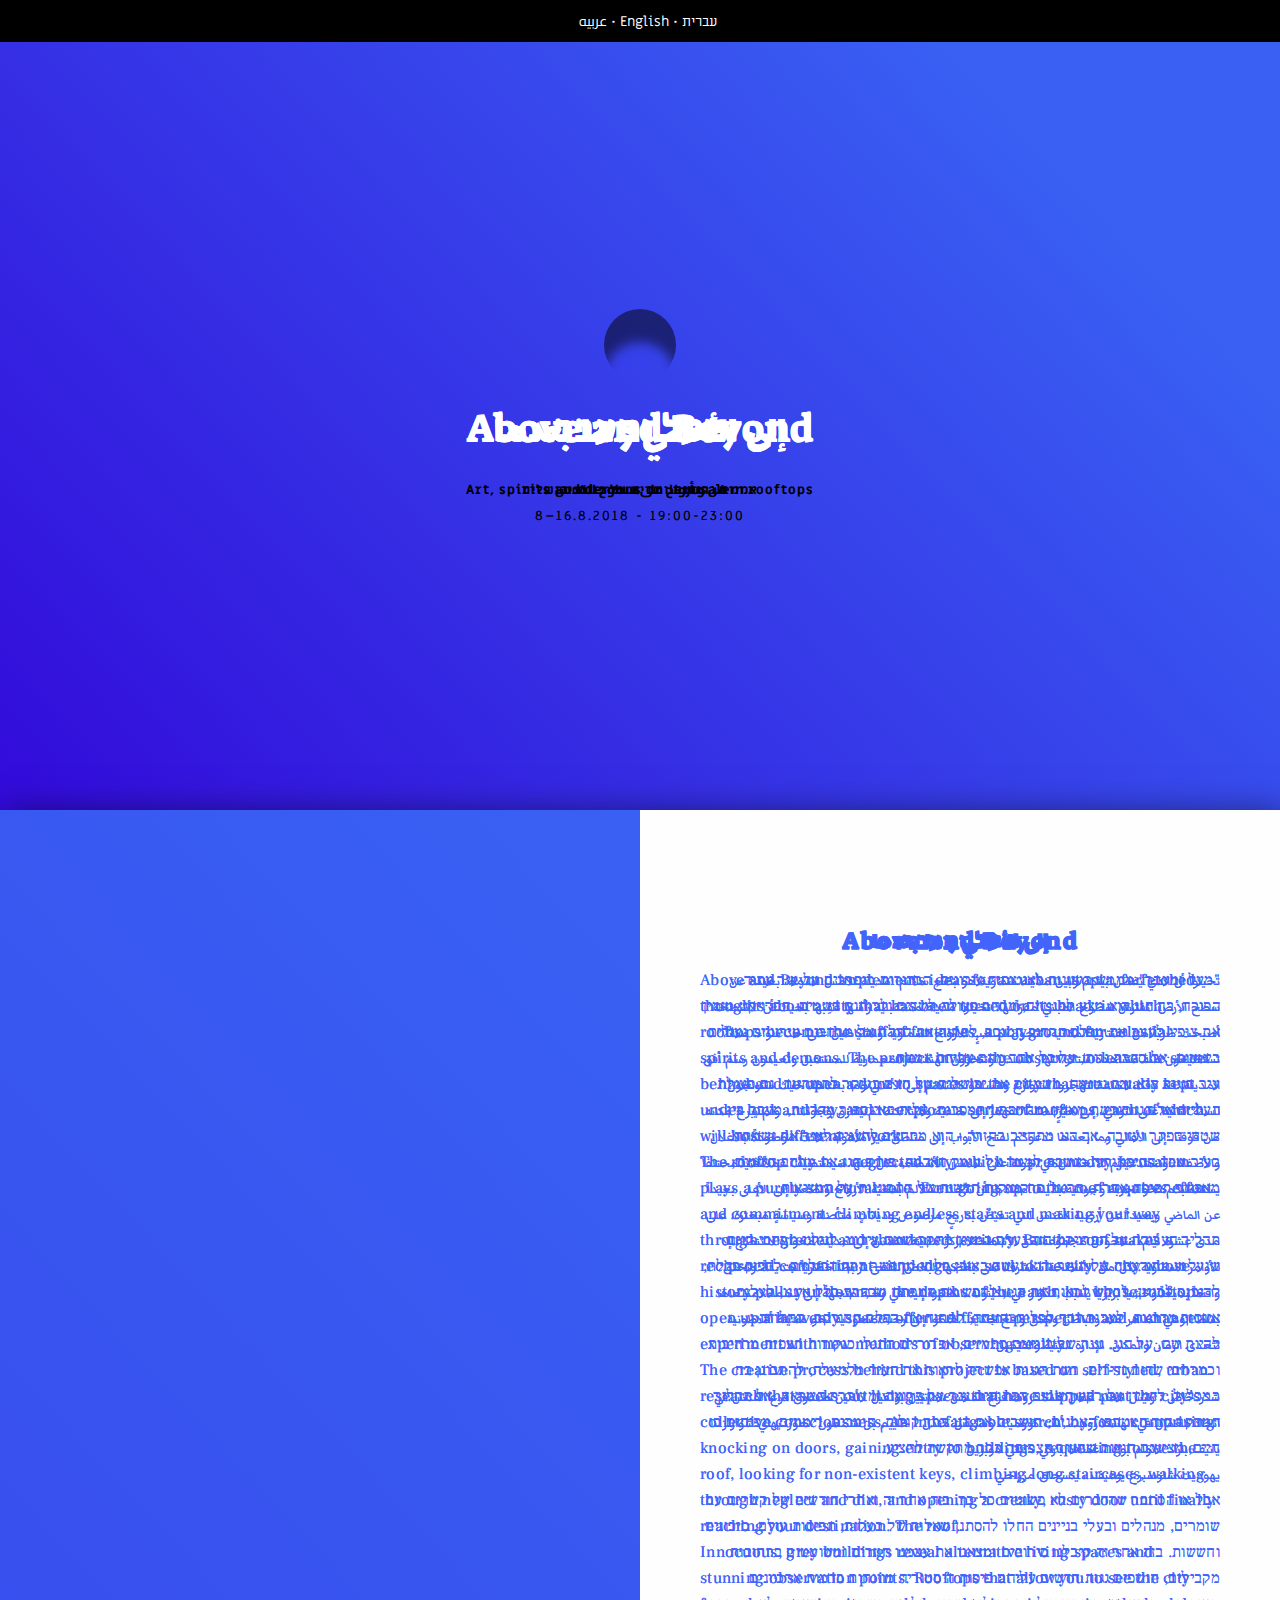
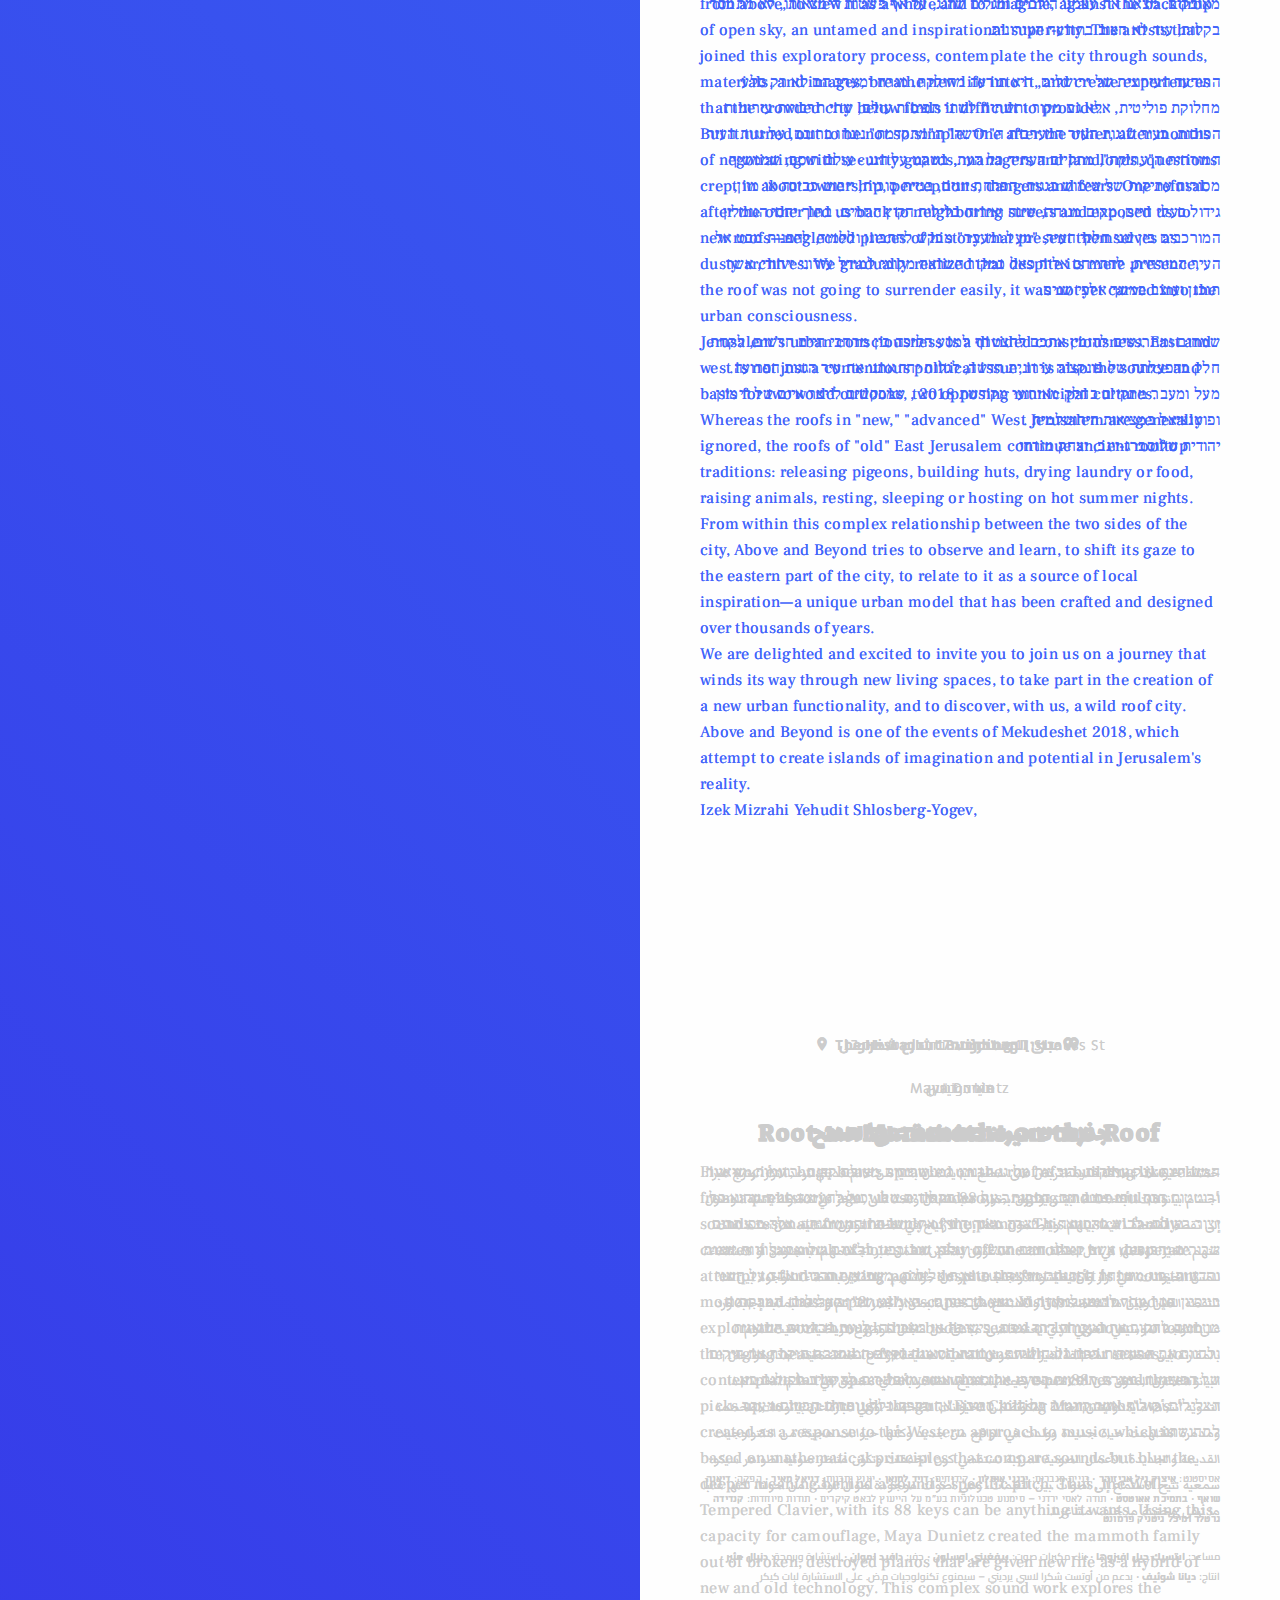
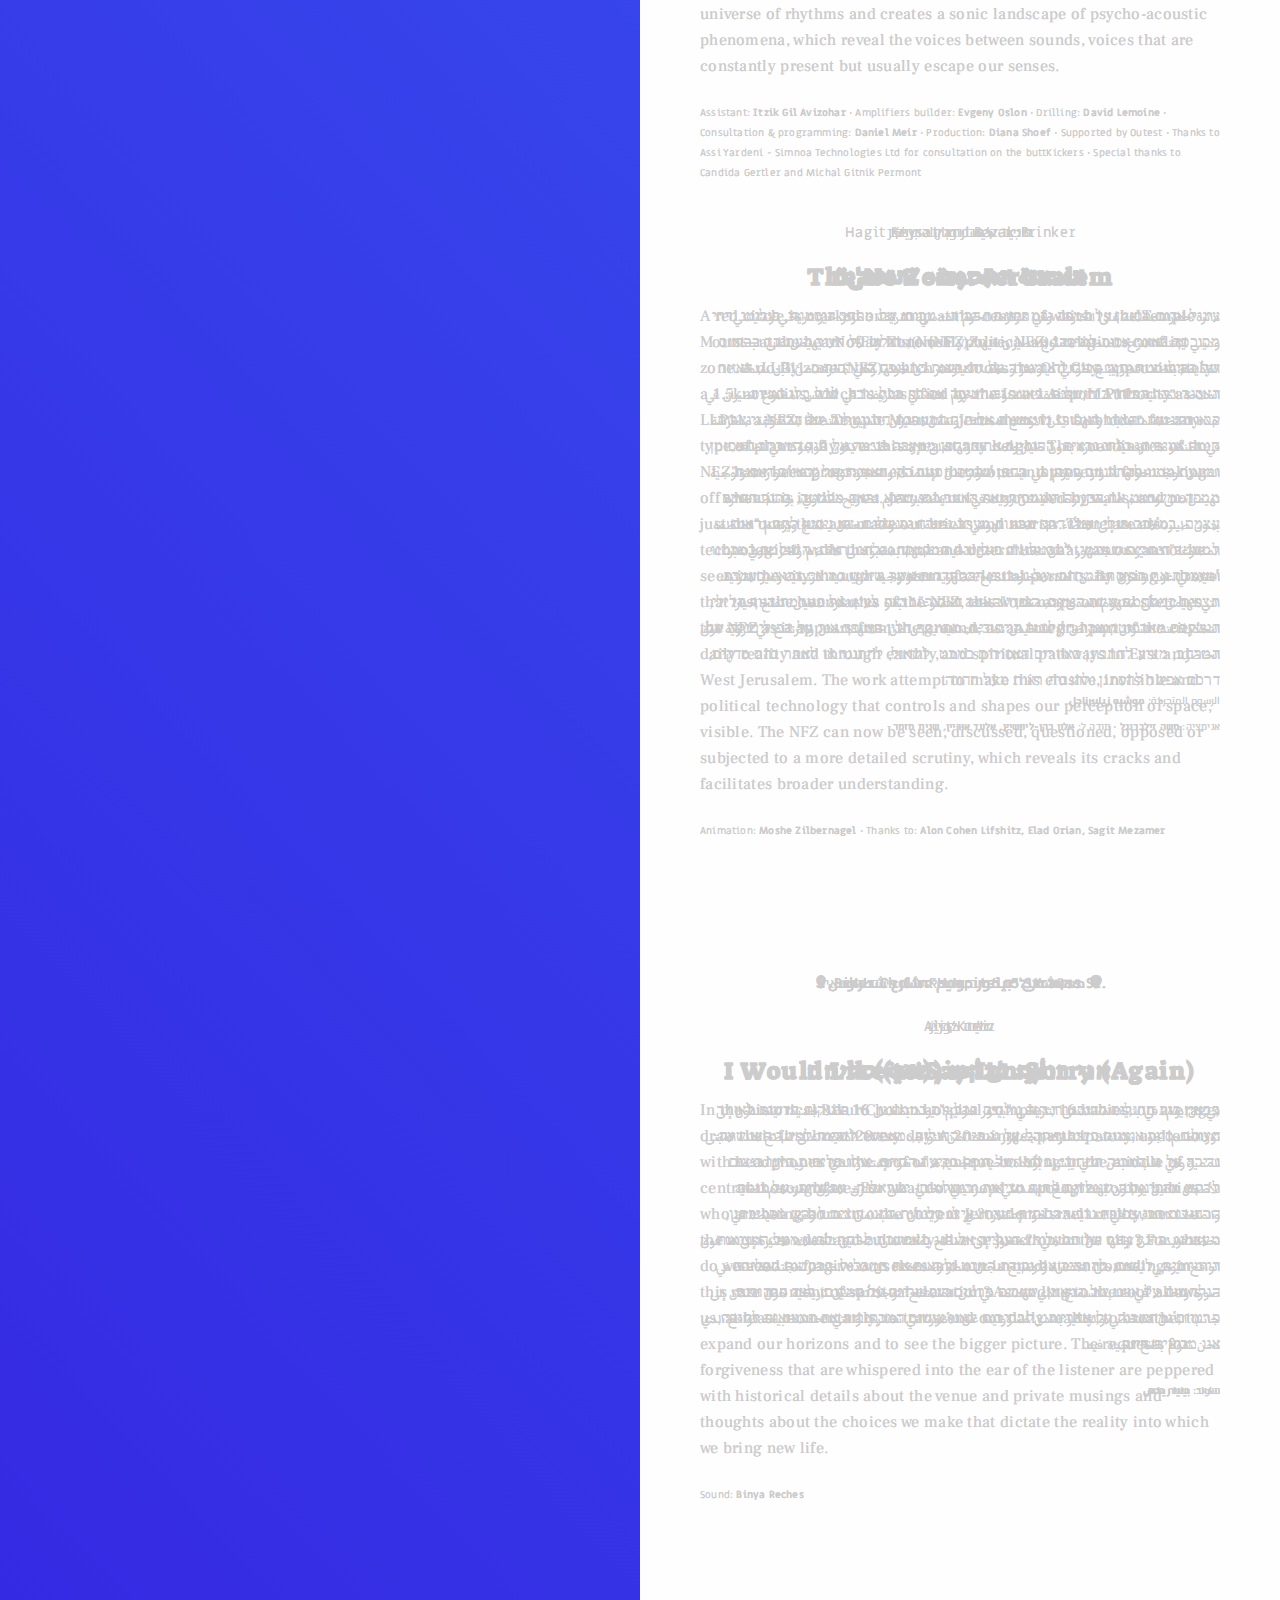
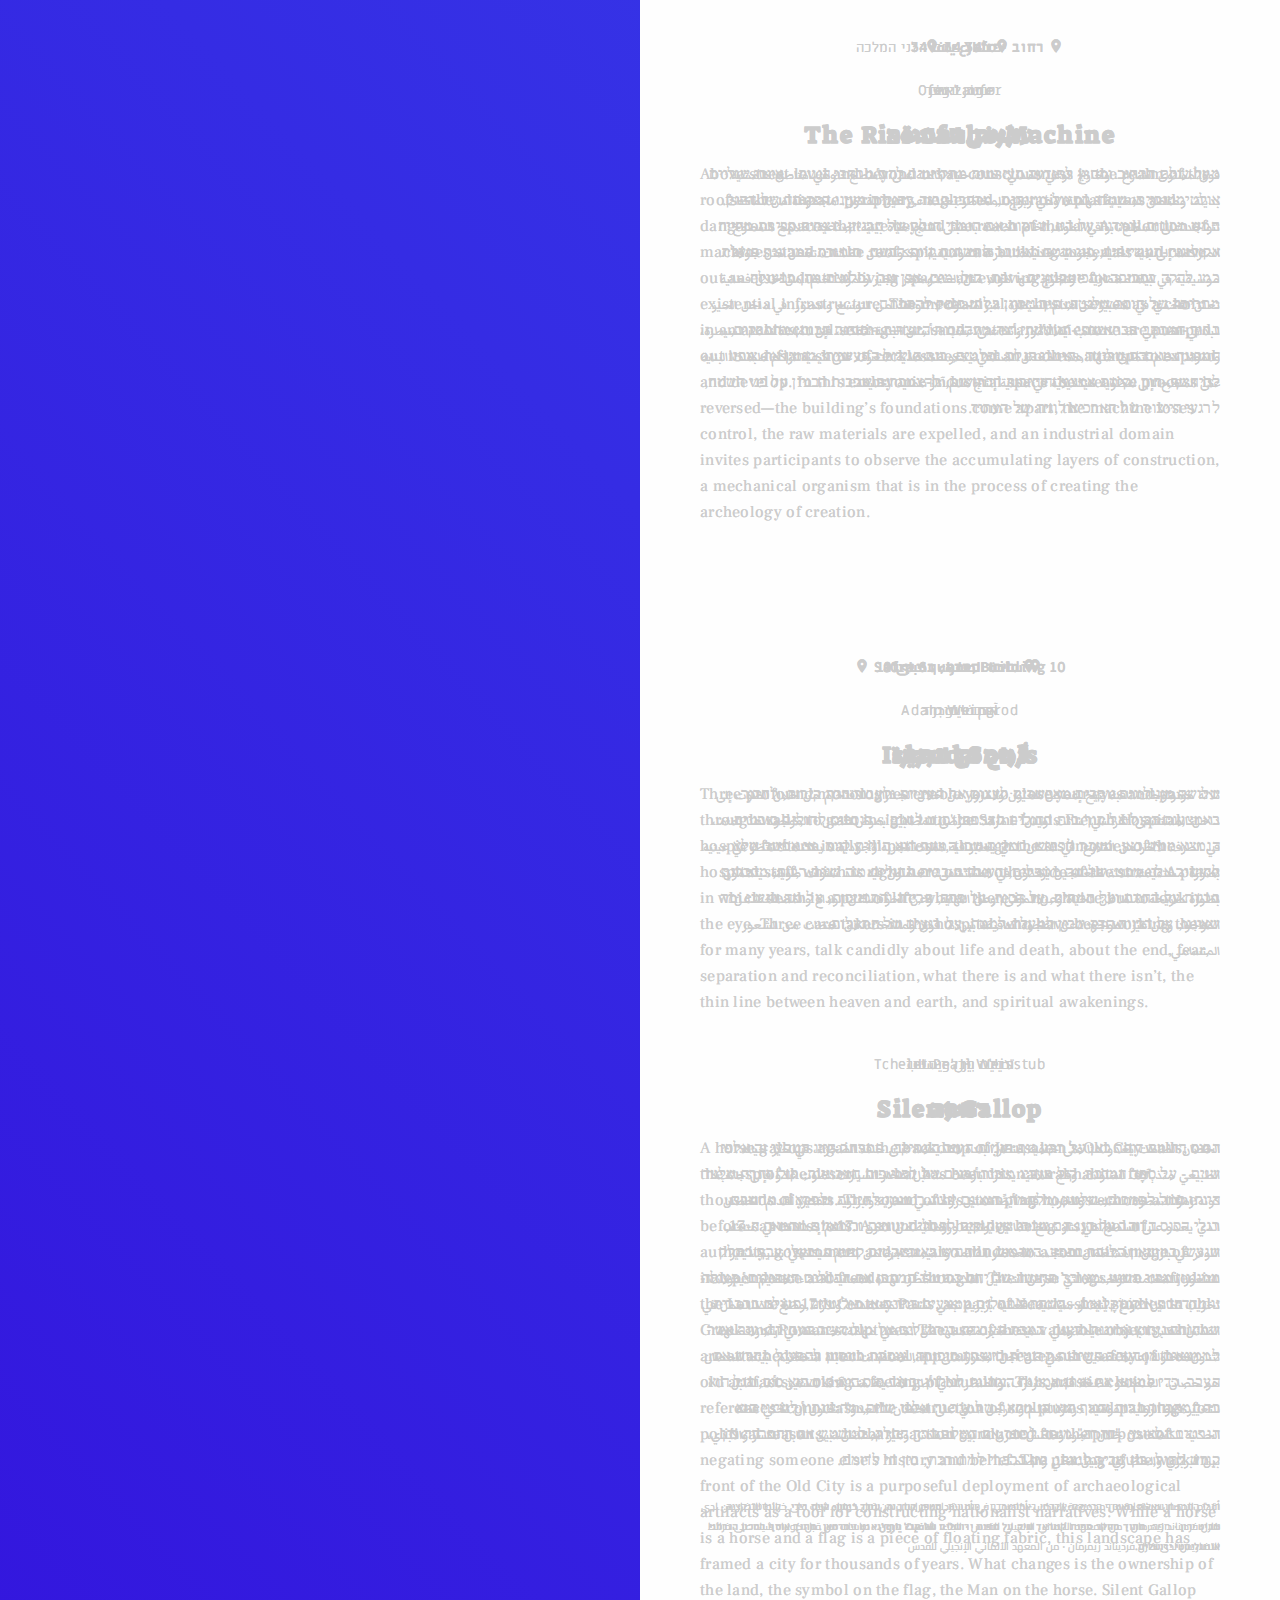
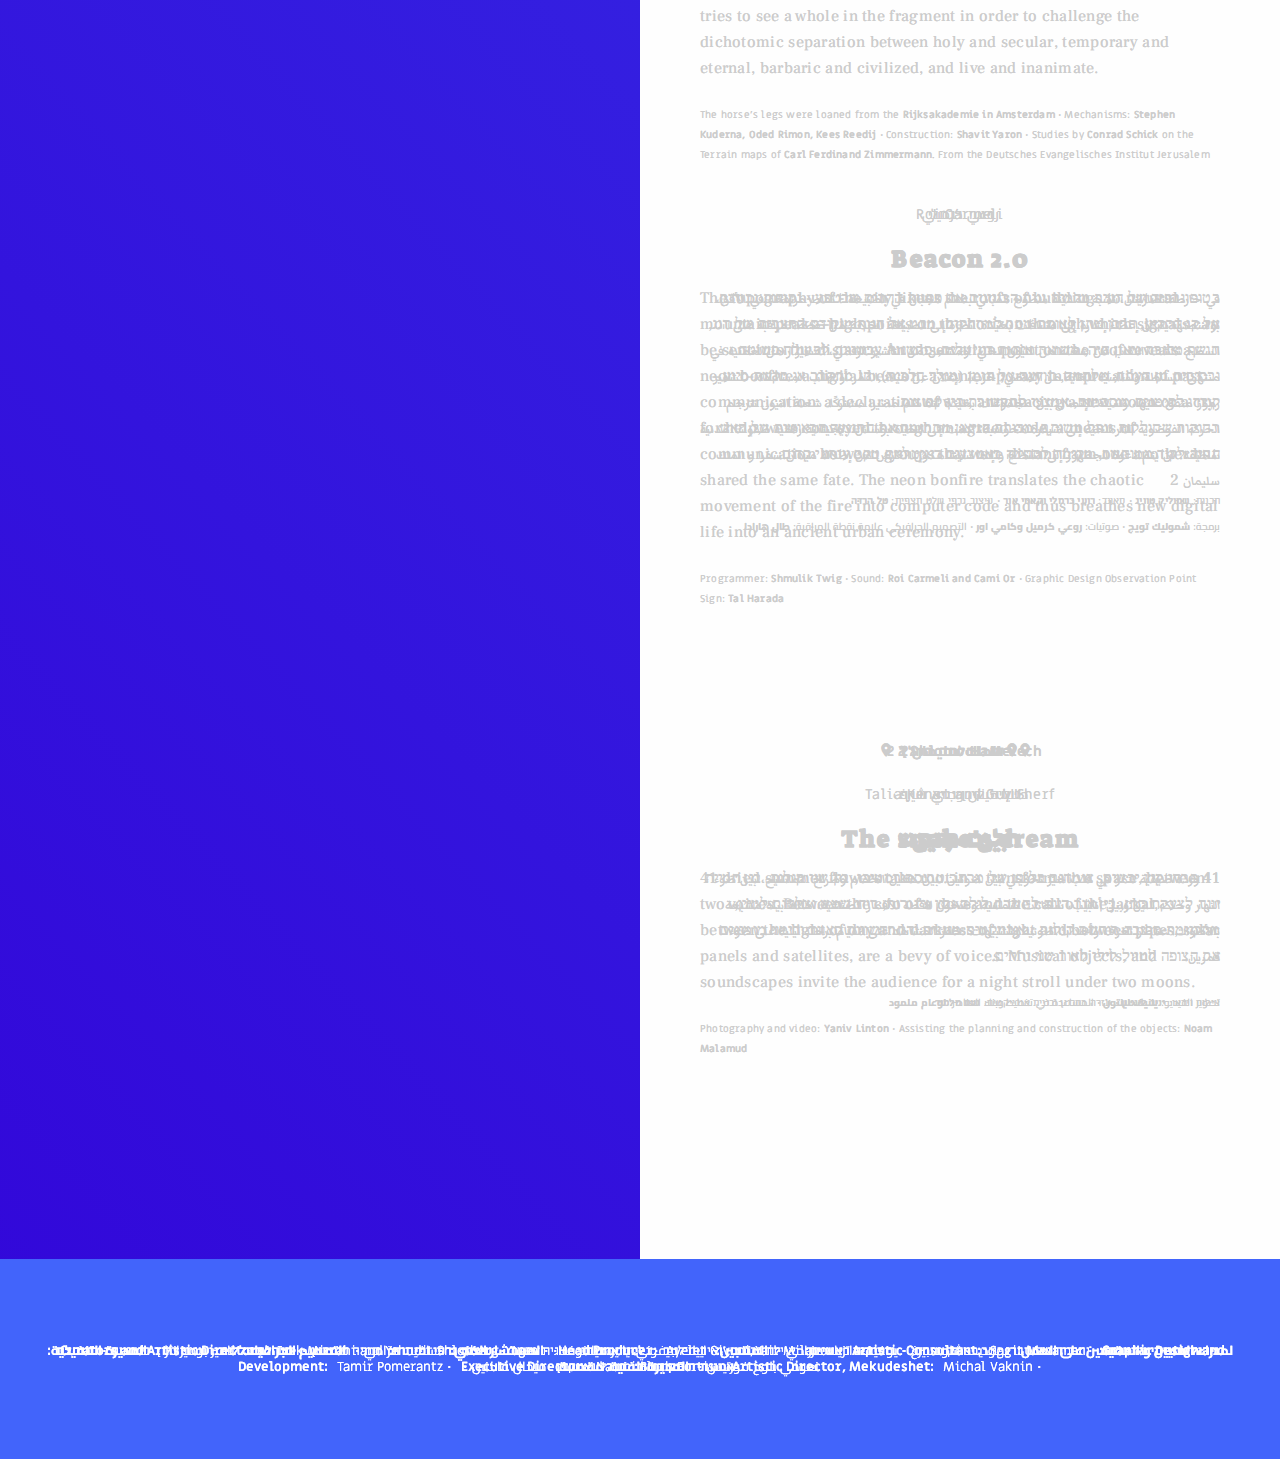
==== commit aa910735: "changed text" ====
--- a/index.html
+++ b/index.html
@@ -12,12 +12,12 @@
     <meta property="og:title" content="מעל ומעבר" />
     <meta property="og:site_name" content="מעל ומעבר" />
     <meta property="og:description" content="אמנות, רוחות ושדים על גגות ירושלים" />
-    <meta property="og:image" content="/og.jpg" />
-    <meta property="og:image:url" content="/og.jpg" />
+    <meta property="og:image" content="http://aboveandbeyondjcm.co/og.jpg" />
+    <meta property="og:image:url" content="http://aboveandbeyondjcm.co/og.jpg" />
     <meta property="og:image:width" content="1200" />
     <meta property="og:image:height" content="630" />
     <meta property="og:image:type" content="image/png" />
-    <meta property="og:url" content="/og.jpg" />
+    <meta property="og:url" content="http://aboveandbeyondjcm.co/og.jpg" />
     <link rel="apple-touch-icon" sizes="57x57" href="/apple-icon-57x57.png">
     <link rel="apple-touch-icon" sizes="60x60" href="/apple-icon-60x60.png">
     <link rel="apple-touch-icon" sizes="72x72" href="/apple-icon-72x72.png">
@@ -125,6 +125,8 @@
                     <br> We are delighted and excited to invite you to join us on a journey that winds its way through new living
                     spaces, to take part in the creation of a new urban functionality, and to discover, with us, a wild roof
                     city.
+                    <br>
+                    Above and Beyond is one of the events of Mekudeshet 2018, which attempt to create islands of imagination and potential in Jerusalem's reality. 
                     <br> Izek Mizrahi Yehudit Shlosberg-Yogev,
 
 
@@ -163,6 +165,8 @@
                     <br> שמחים ומתרגשים להזמין אתכם להצטרף למסע הליכה בין מרחבי חיים חדשים, לקחת חלק בהפעלתה של פונקציה עירונית
                     חדשה, לגלות יחד אתנו את עיר הגגות הפרועה.
                     <br>
+                    מעל ומעבר מתקיים כחלק מאירועי מקודשת 2018 ,
+שמבקשים לייצר איים של דימיון ופוטנציאל במציאות הירושלמית .
                     <br> יהודית שלוסברג-יוגב, יצחק מזרחי
                 </p>
 
@@ -180,6 +184,10 @@
                     الأسطحة ستُشرف على بعضها البعض لتنشئ ترابطاً حَضَرياً جديداً، وتخلق واقعاً بديعاً وحشياً بربرياً يسبب
                     الدّوار في الكينونة. انضمّوا إلينا في رحلة متجهةً إلى السماء، مسعاها بسط الوعي الظاهر منه والباطن وخلق
                     واقع جديد. هلمّوا إلى رحلة صعودية نحو مدينة أفلاطونية تتعدى الزمان والمكان. الإدارة الفنية والقيّمين:
+                    <br><br>
+                    شكر خاص : رئيس اتحاد عمال هستدروت فرع القدس ، دانييل بونفيل ، أمين صندوق فرع القدس في اتحاد العمال في الهستدروت ، أنات كورسيا ، وستيفن مندل ، حاييم بن شمعون ، مورديهاي شوارتز ، يانيف باراد ، نوام بوك ، عساف باركي ، داني دوبرين
+
+<br>
                     يهوديت شلوسبرغ يوغيف ، يتسحاق مزراحي
                 </p>
 
@@ -767,7 +775,7 @@
             <div class="contain">
                 <p class='artist translateable translateable-en' id="toc7">Talia Kenan and Guy Sherf</p>
                 <p class='artist translateable translateable-ar' id="toc7"> طاليا كينان وجاي شيرف</p>
-                <p class='artist translateable translateable-he' id="toc7">טליה קנינן וגיא שרף</p>
+                <p class='artist translateable translateable-he' id="toc7">טליה קינן וגיא שרף</p>
             </div>
             <div class="contain">
                 <span class='title translateable translateable-en'>The snake's dream</span>
@@ -834,12 +842,34 @@
         </section> -->
     </div>
     <div class='credits'>
-        <div class="block font-credits">
-            <b> ניהול אמנותי ואוצרות: </b> יהודית שלוסברג יוגב, יצחק מזרחי ∙
-            <b> מפיקים ראשיים: </b> איילת גבעוני, יאיר מילנוב ∙
-            <b> ליווי אמנותי: </b> שגית מזמר ∙
-            <b> עיצוב גרפי ופיתוח: </b> תמיר פומרנץ
-        </div>
+            <div class="contain">
+
+            <div class='block font-credits translateable translateable-en'>
+                    <b> Curators and Artistic Directors:</b> Izek Mizrahi and Yehudit Shlosberg-Yogev ∙
+                    <b> Head Producer:</b> Ayelet Givoni, Yair Milanov ∙
+                    <b> Artistic Consultant:</b> Sagit Mezamer ∙
+                    <b> Graphic Design and Development:</b> Tamir Pomerantz ∙
+                    <b> Executive Director:</b> Naomi Bloch Fortis ∙
+                    <b> Artistic Director, Mekudeshet:</b> Michal Vaknin ∙
+            </div>  
+            <div class='block font-credits translateable translateable-he'>
+                    <b> ניהול אמנותי ואוצרות:</b> יהודית שלוסברג יוגב, יצחק מזרחי ∙
+                    <b> מפיקים ראשיים:</b> איילת גבעוני, יאיר מילנוב ∙
+                    <b> ליווי אמנותי:</b> שגית מזמר ∙
+                    <b> עיצוב גרפי ופיתוח:</b> תמיר פומרנץ ∙
+                    <b> מנהלת כללית:</b> נעמי בלוך פורטיס ∙
+                    <b> מנהלת אמנותית מקודשת:</b> מיכל ואעקנין ∙
+            </div>
+            <div class='block font-credits translateable translateable-ar'>
+                    <b> لمدراء الفنيين و المقيمين على العمل:</b>  يهوديت شلوسبيرغ - يوغيف،  اتزيك مزراحي ∙
+                    <b> المنتجين:</b> اييلت جيفوني،  يائير ميلانوف ∙
+                    <b> المستشار الفني:</b> ساغيت مزامي ∙
+                    <b> التصميم الجرافيك:</b> تامير بوميرانتز ∙
+                    <b> المديرة التنفيذية:</b> نعومي بلوخ فورتيس ∙
+                    <b> المديرة الفنية، مقدسة:</b> ميخال فاكنين ∙
+            </div>
+            </div>
+                    
     </div>
     <!-- Mapbox gl script -->
     <script src='https://api.tiles.mapbox.com/mapbox-gl-js/v0.45.0/mapbox-gl.js'></script>
--- a/css/style3.css
+++ b/css/style3.css
@@ -4,6 +4,19 @@
     top:-1px;
 }
 
+.toggle-language span 
+
+{
+    cursor: pointer;
+    transition: color 0.2s linear;
+}
+
+
+.toggle-language span:hover 
+
+{
+    color:#C2D7FD;
+}
 
 .inactiveLang {
 opacity: 0.06;
@@ -391,7 +404,9 @@
 
 
  @media only screen and (max-width: 750px) {
-
+    .inactiveLang {
+        opacity: 0;
+        }
 
     .location-title
     {
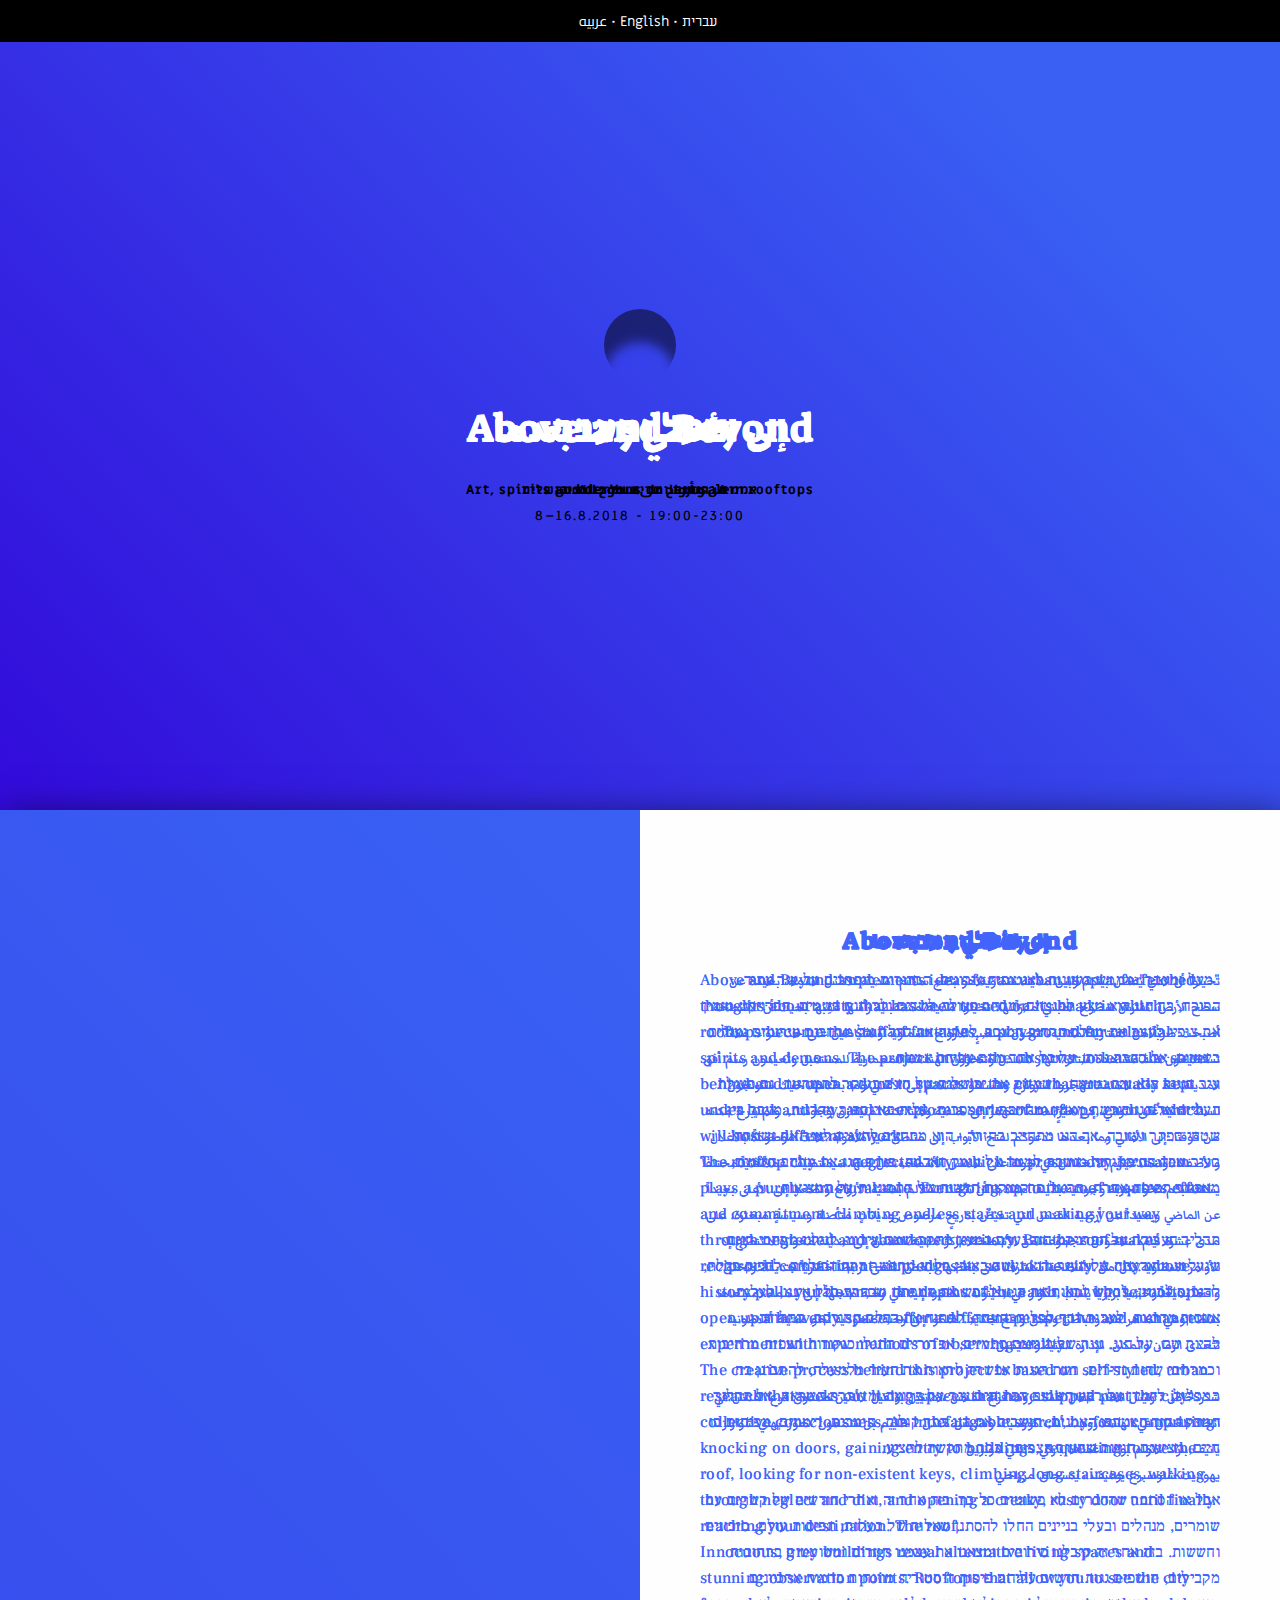
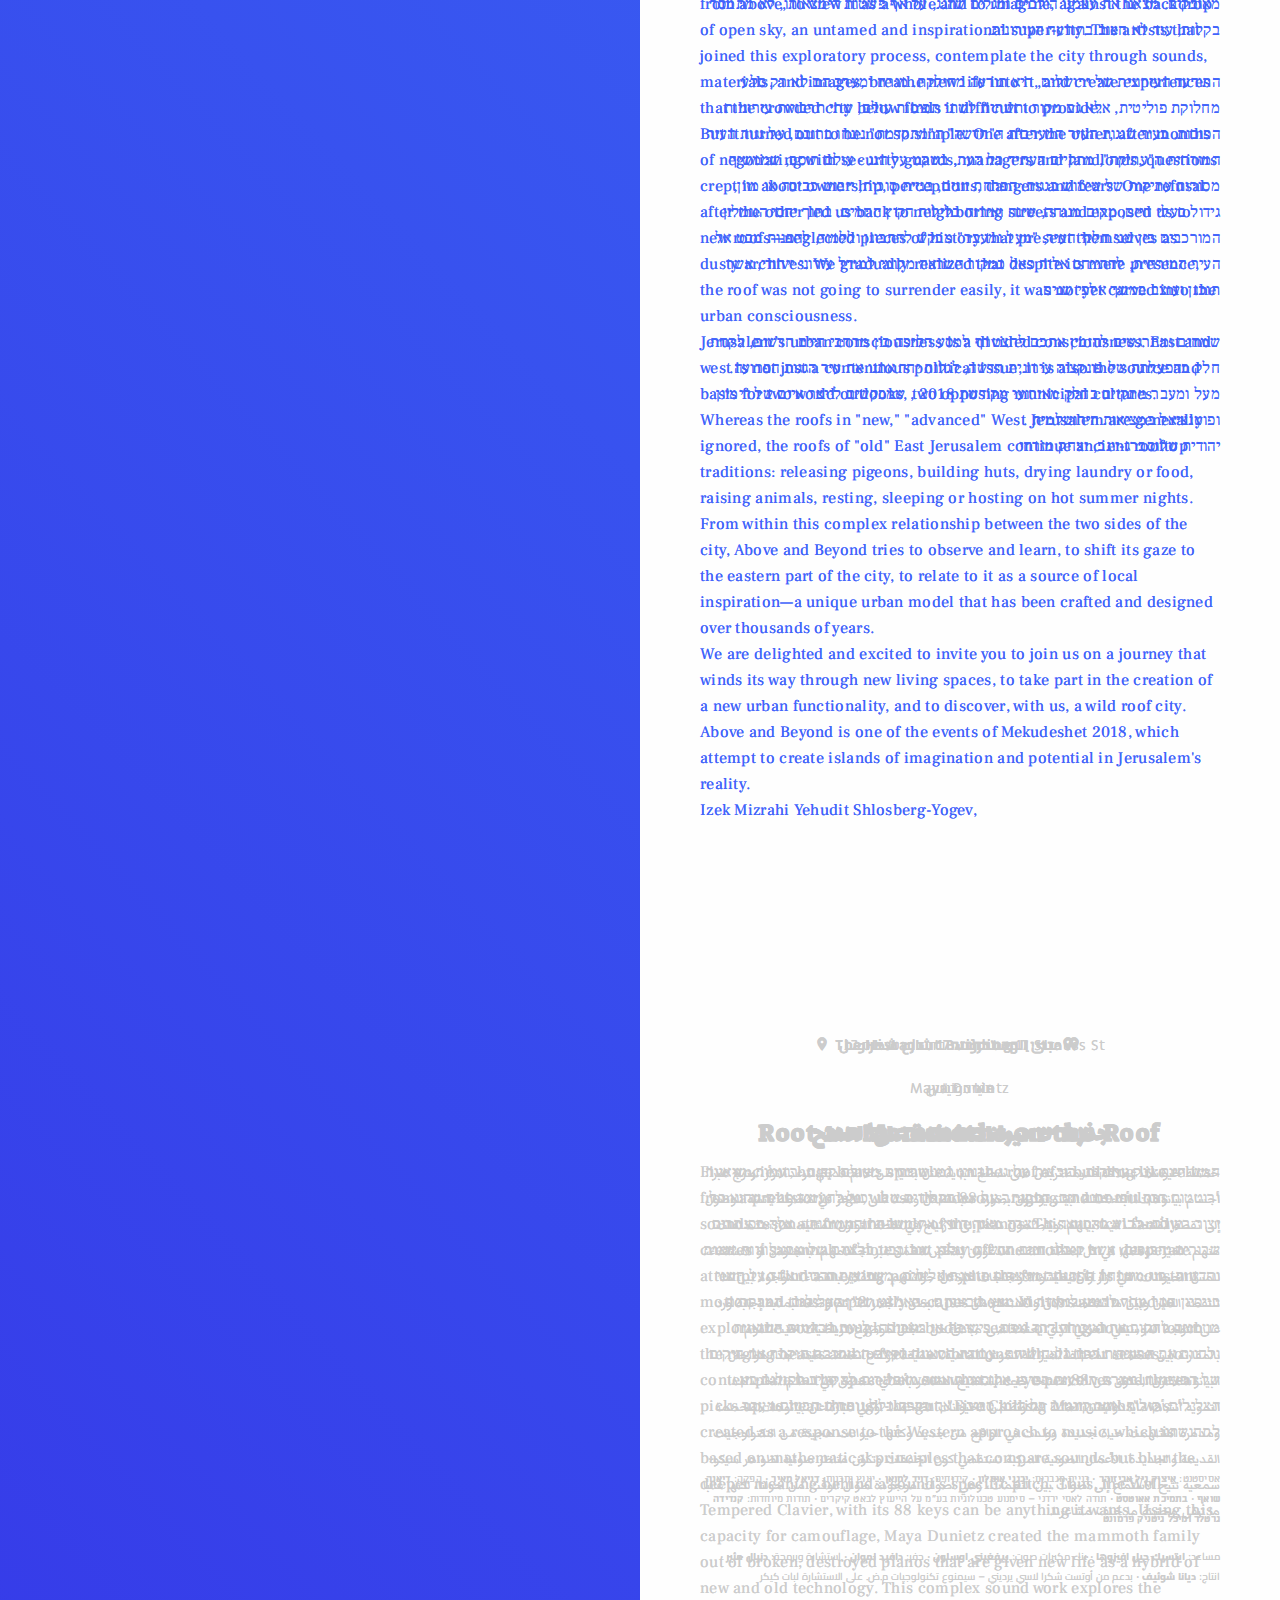
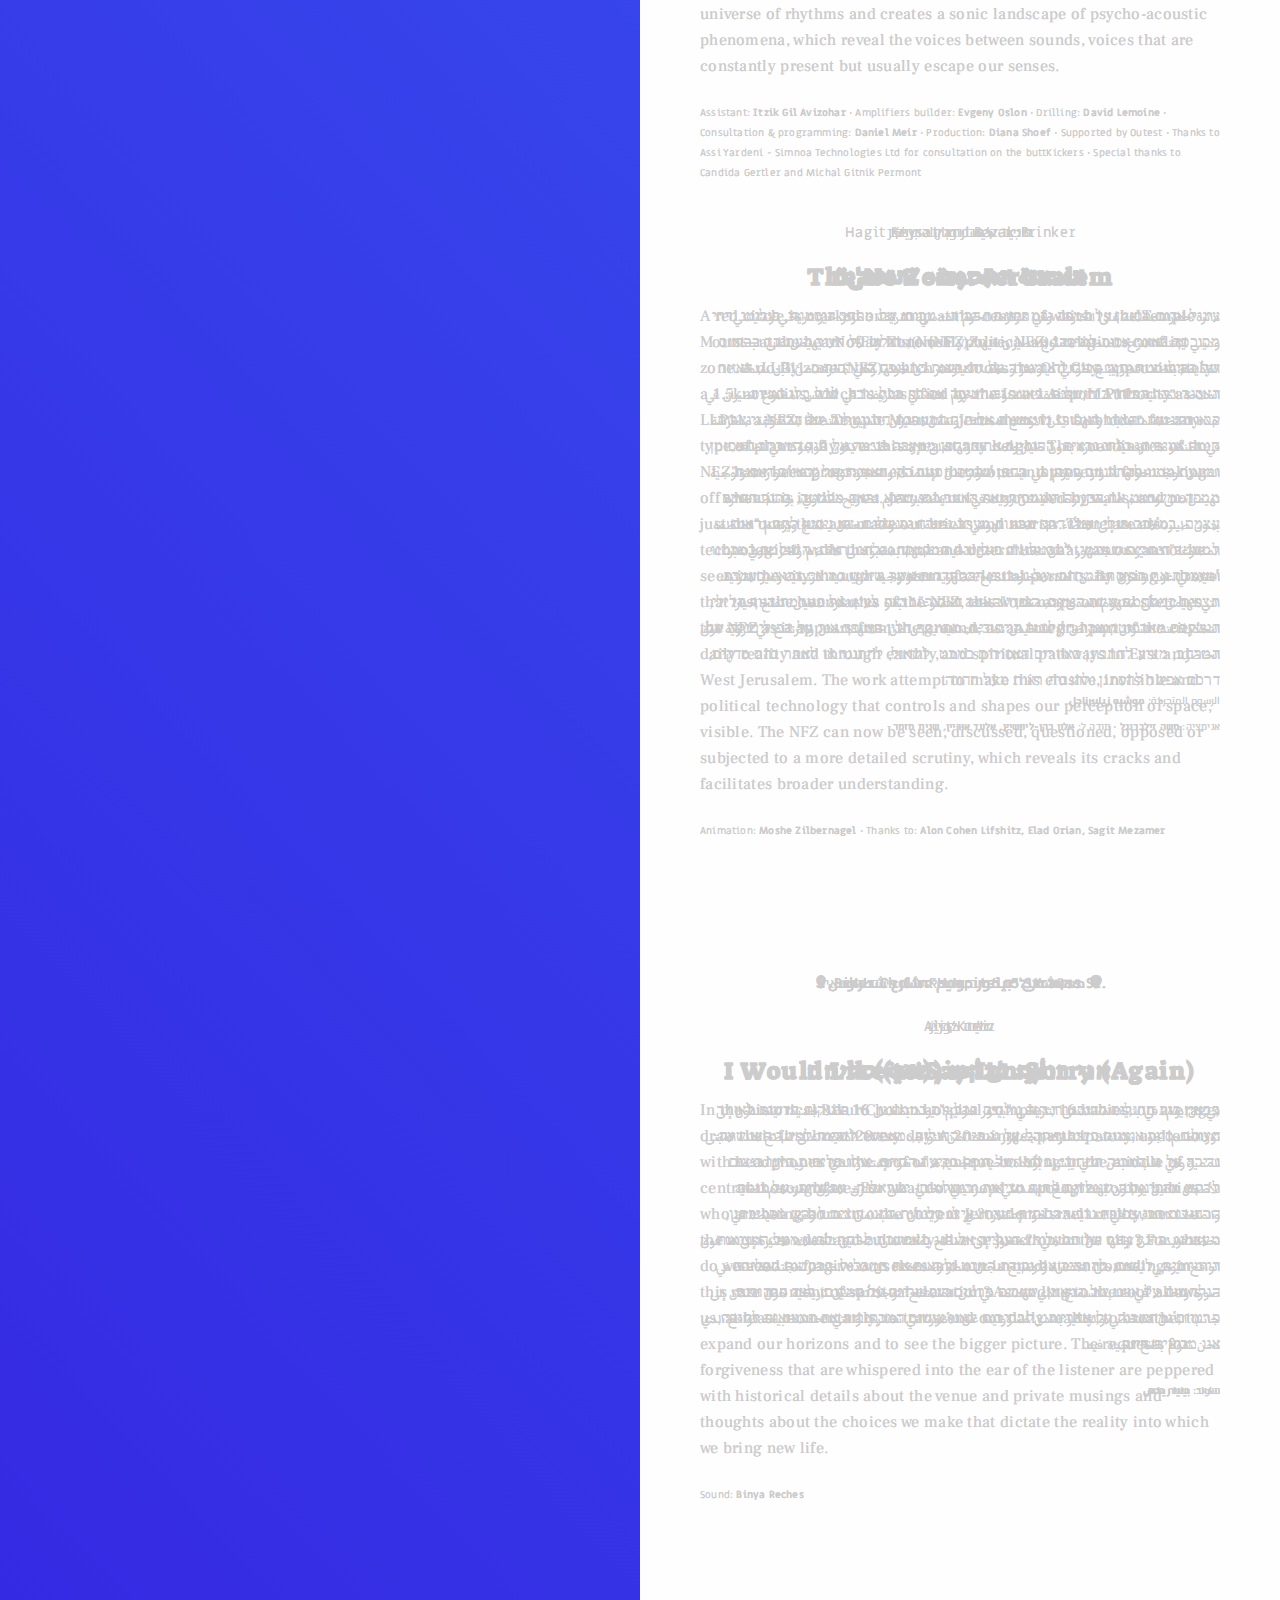
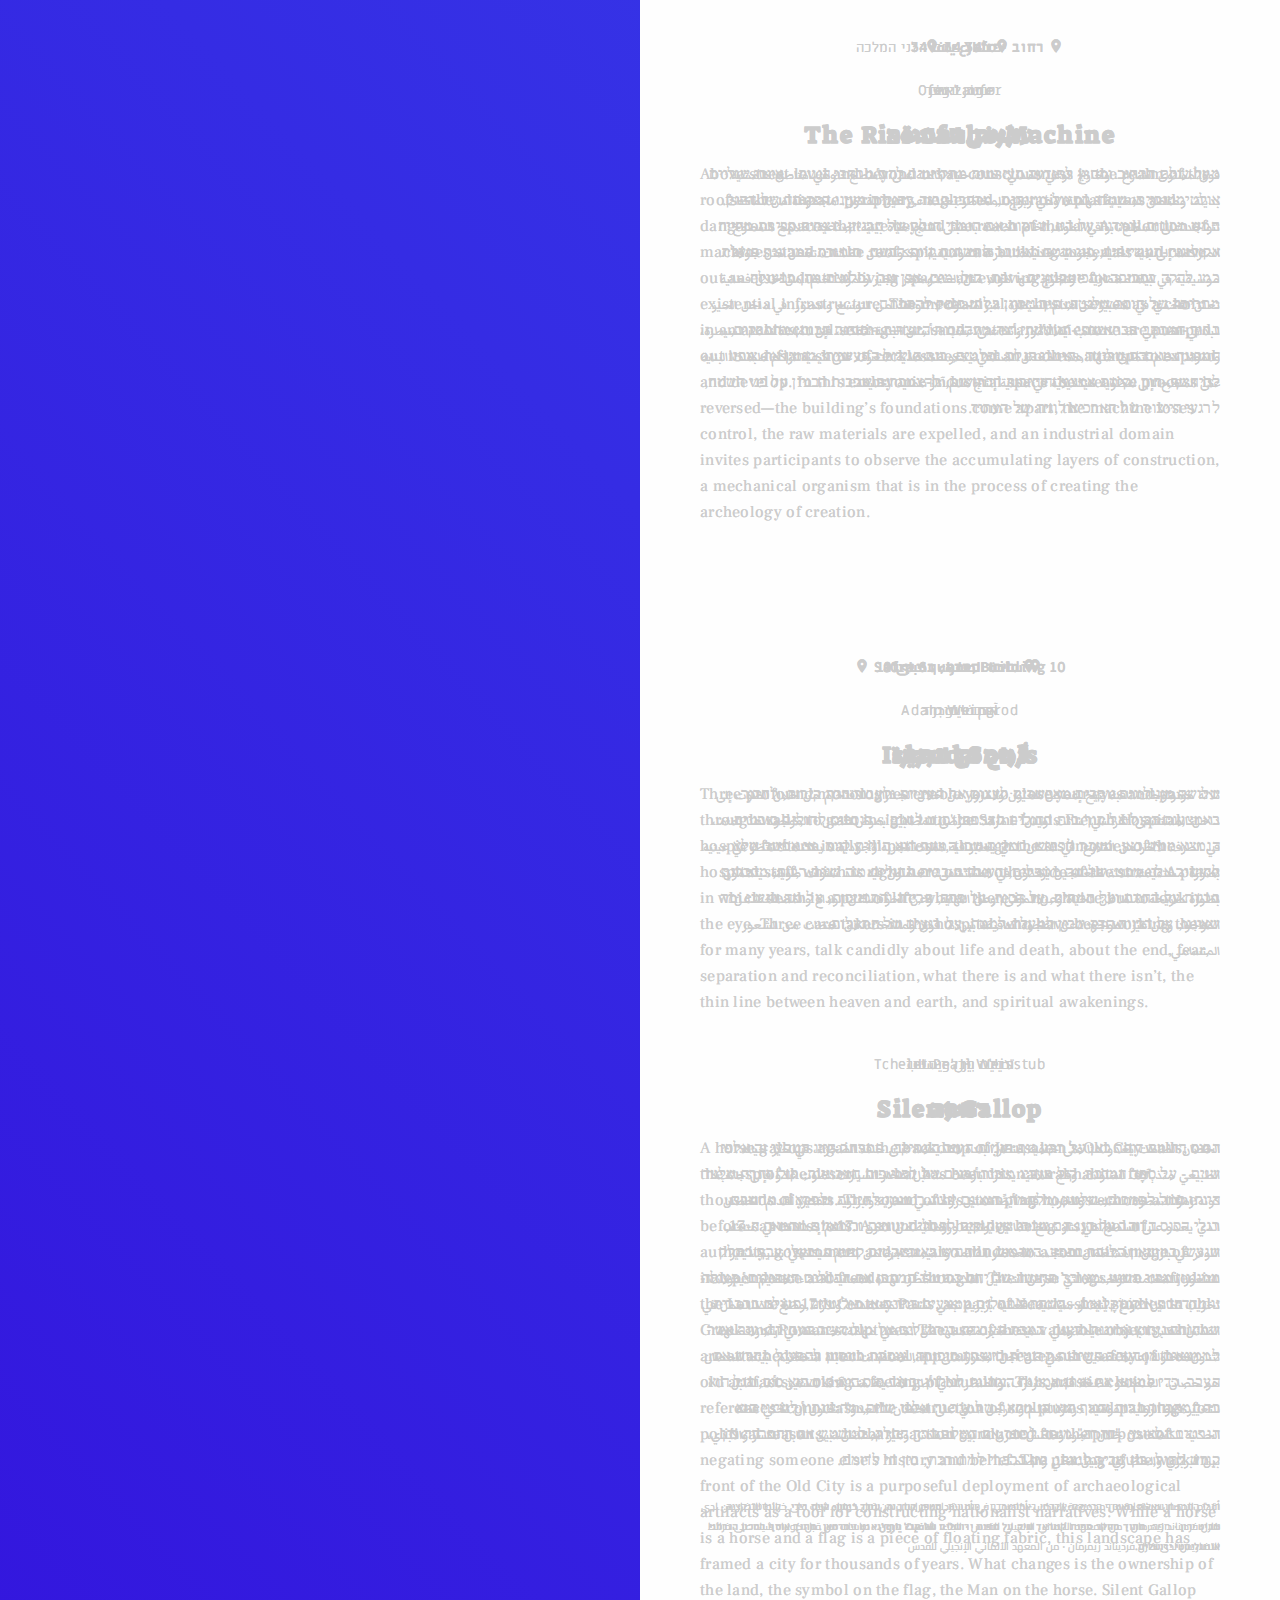
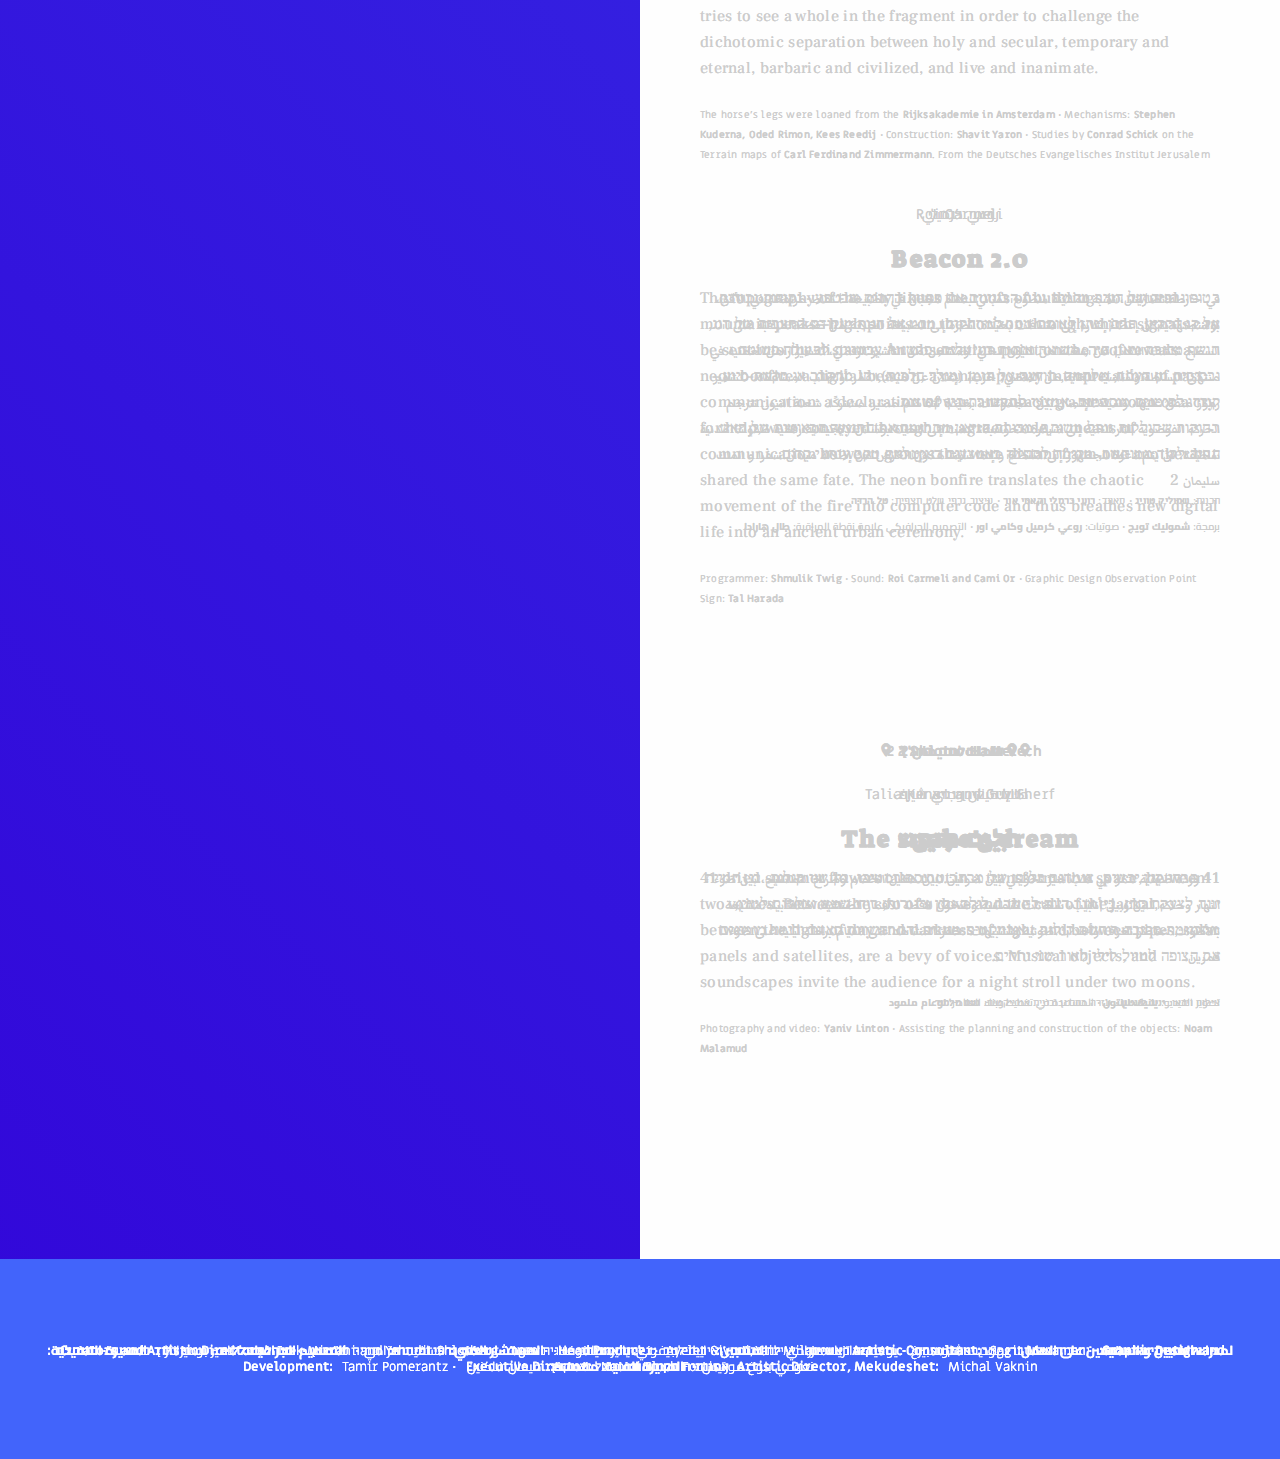
==== commit 2d3c3ce8: "updated mobile view" ====
--- a/index.html
+++ b/index.html
@@ -850,7 +850,7 @@
                     <b> Artistic Consultant:</b> Sagit Mezamer ∙
                     <b> Graphic Design and Development:</b> Tamir Pomerantz ∙
                     <b> Executive Director:</b> Naomi Bloch Fortis ∙
-                    <b> Artistic Director, Mekudeshet:</b> Michal Vaknin ∙
+                    <b> Artistic Director, Mekudeshet:</b> Michal Vaknin
             </div>  
             <div class='block font-credits translateable translateable-he'>
                     <b> ניהול אמנותי ואוצרות:</b> יהודית שלוסברג יוגב, יצחק מזרחי ∙
@@ -858,7 +858,7 @@
                     <b> ליווי אמנותי:</b> שגית מזמר ∙
                     <b> עיצוב גרפי ופיתוח:</b> תמיר פומרנץ ∙
                     <b> מנהלת כללית:</b> נעמי בלוך פורטיס ∙
-                    <b> מנהלת אמנותית מקודשת:</b> מיכל ואעקנין ∙
+                    <b> מנהלת אמנותית מקודשת:</b> מיכל ואעקנין
             </div>
             <div class='block font-credits translateable translateable-ar'>
                     <b> لمدراء الفنيين و المقيمين على العمل:</b>  يهوديت شلوسبيرغ - يوغيف،  اتزيك مزراحي ∙
@@ -866,7 +866,7 @@
                     <b> المستشار الفني:</b> ساغيت مزامي ∙
                     <b> التصميم الجرافيك:</b> تامير بوميرانتز ∙
                     <b> المديرة التنفيذية:</b> نعومي بلوخ فورتيس ∙
-                    <b> المديرة الفنية، مقدسة:</b> ميخال فاكنين ∙
+                    <b> المديرة الفنية، مقدسة:</b> ميخال فاكنين
             </div>
             </div>
                     
--- a/css/style3.css
+++ b/css/style3.css
@@ -404,9 +404,7 @@
 
 
  @media only screen and (max-width: 750px) {
-    .inactiveLang {
-        opacity: 0;
-        }
+    
 
     .location-title
     {
@@ -525,5 +523,20 @@
     }
 
 .title-spacer {
-opacity: 0;}
+opacity: 0;
+}
+
+
+.contain {
+    position: relative;
+    display: flex;
+    width: 100%;
+    justify-content: center;
+}
+.contain div:not(:first-child), .contain p:not(:first-child), .contain span:not(:first-child), .contain a:not(:first-child) {
+    position: static;
+}
+.inactiveLang {
+    display: none;
+    }
 }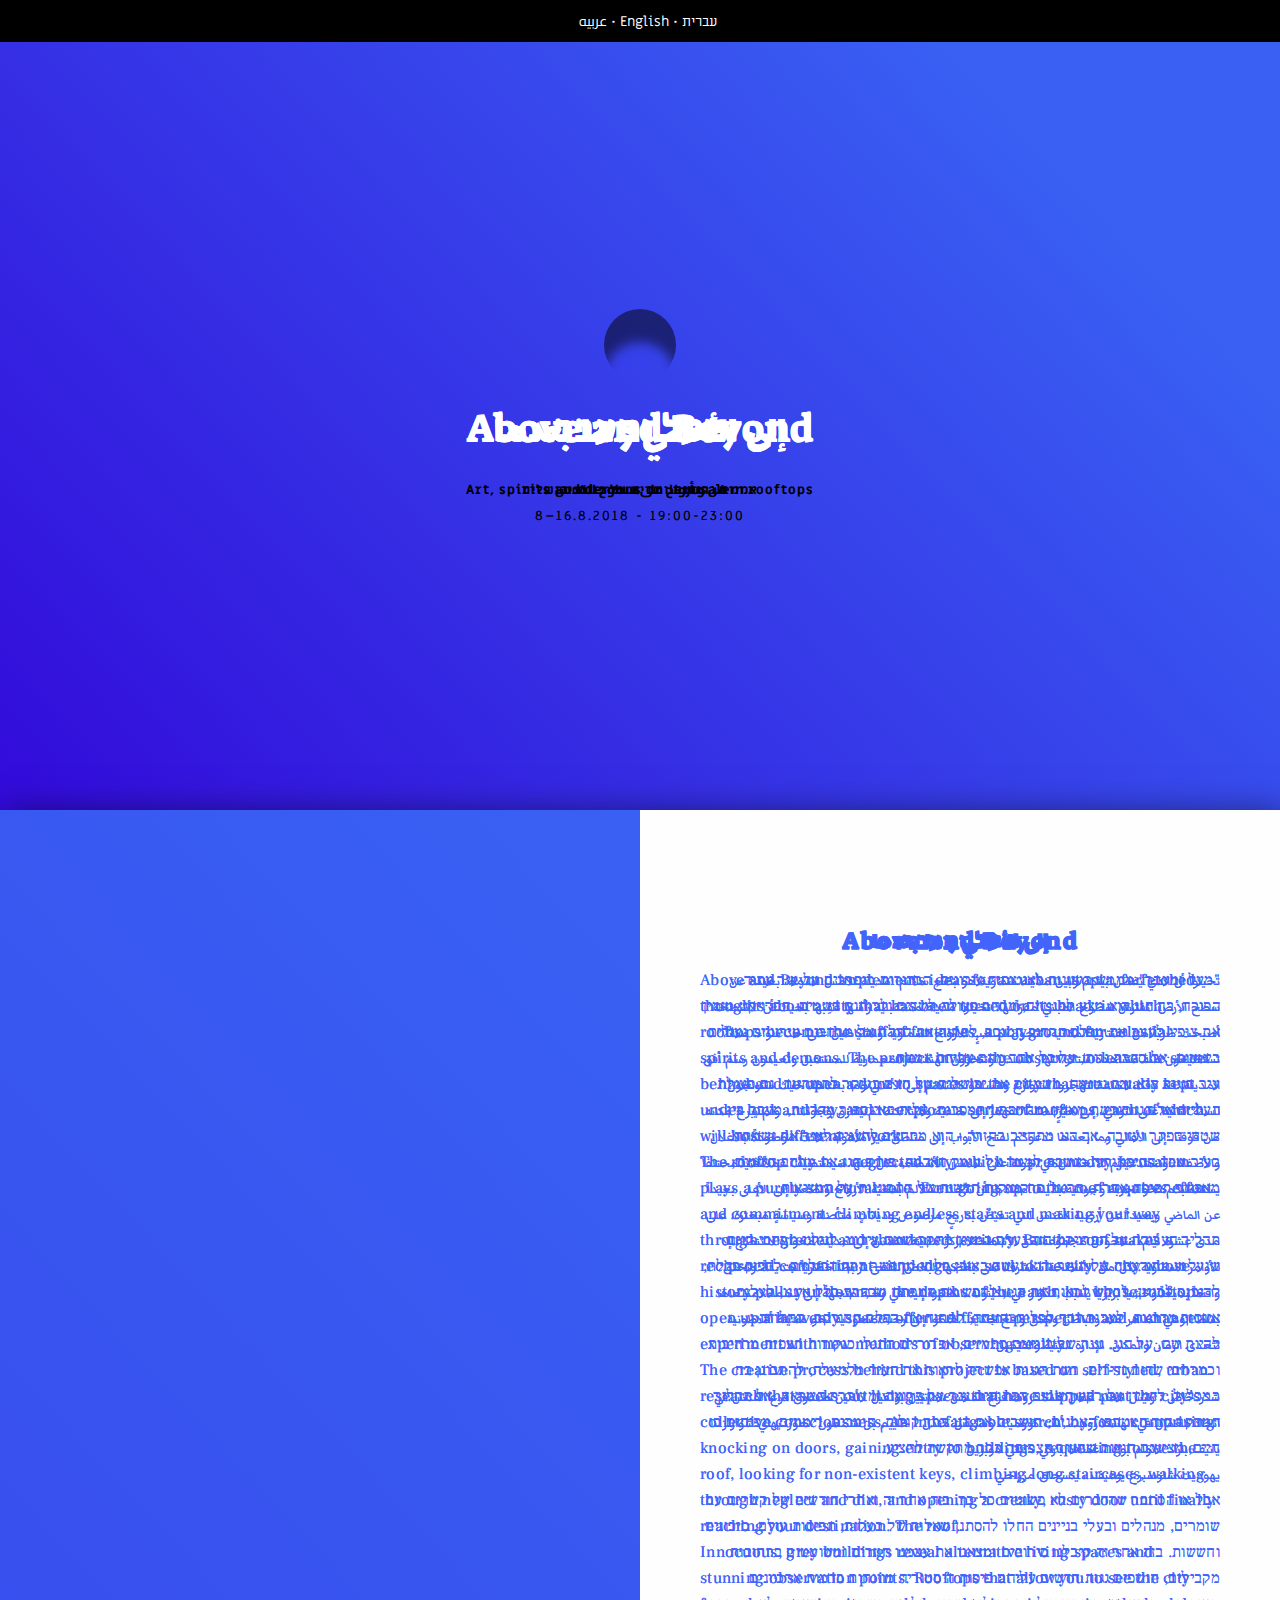
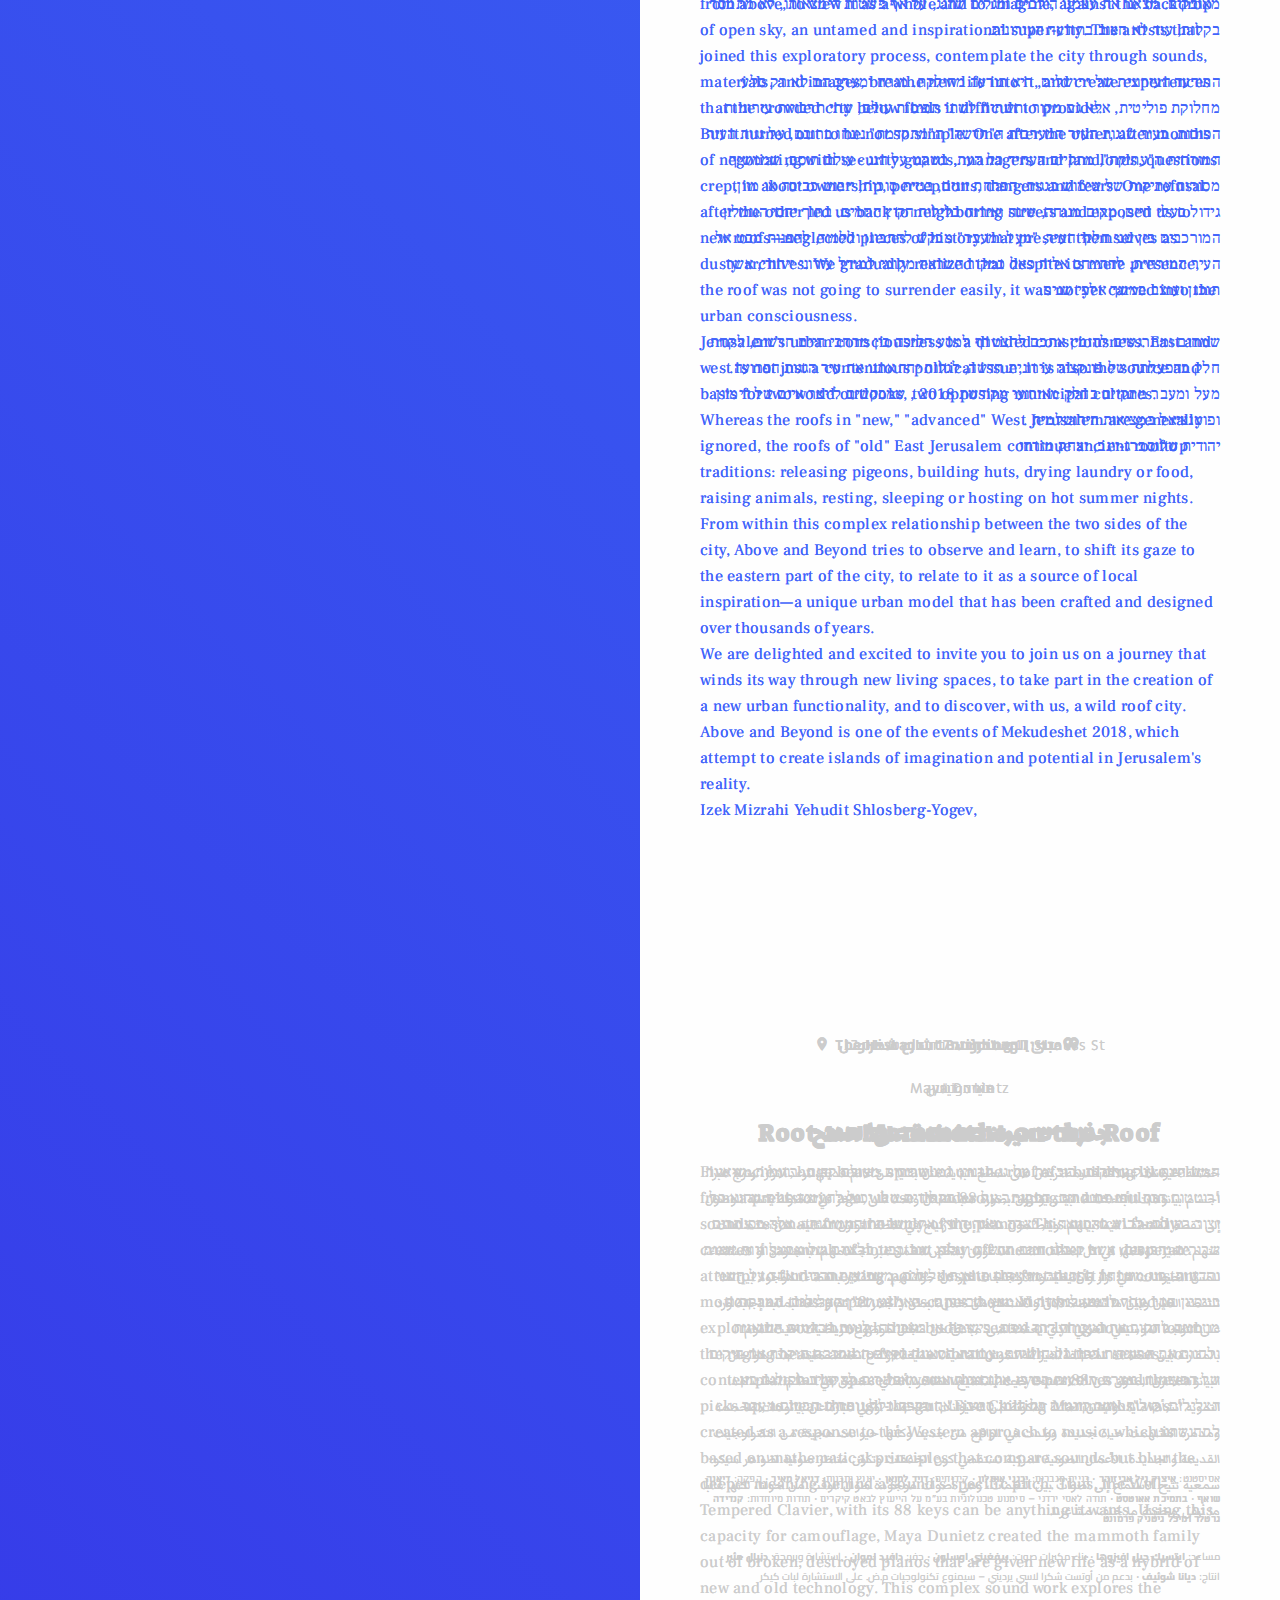
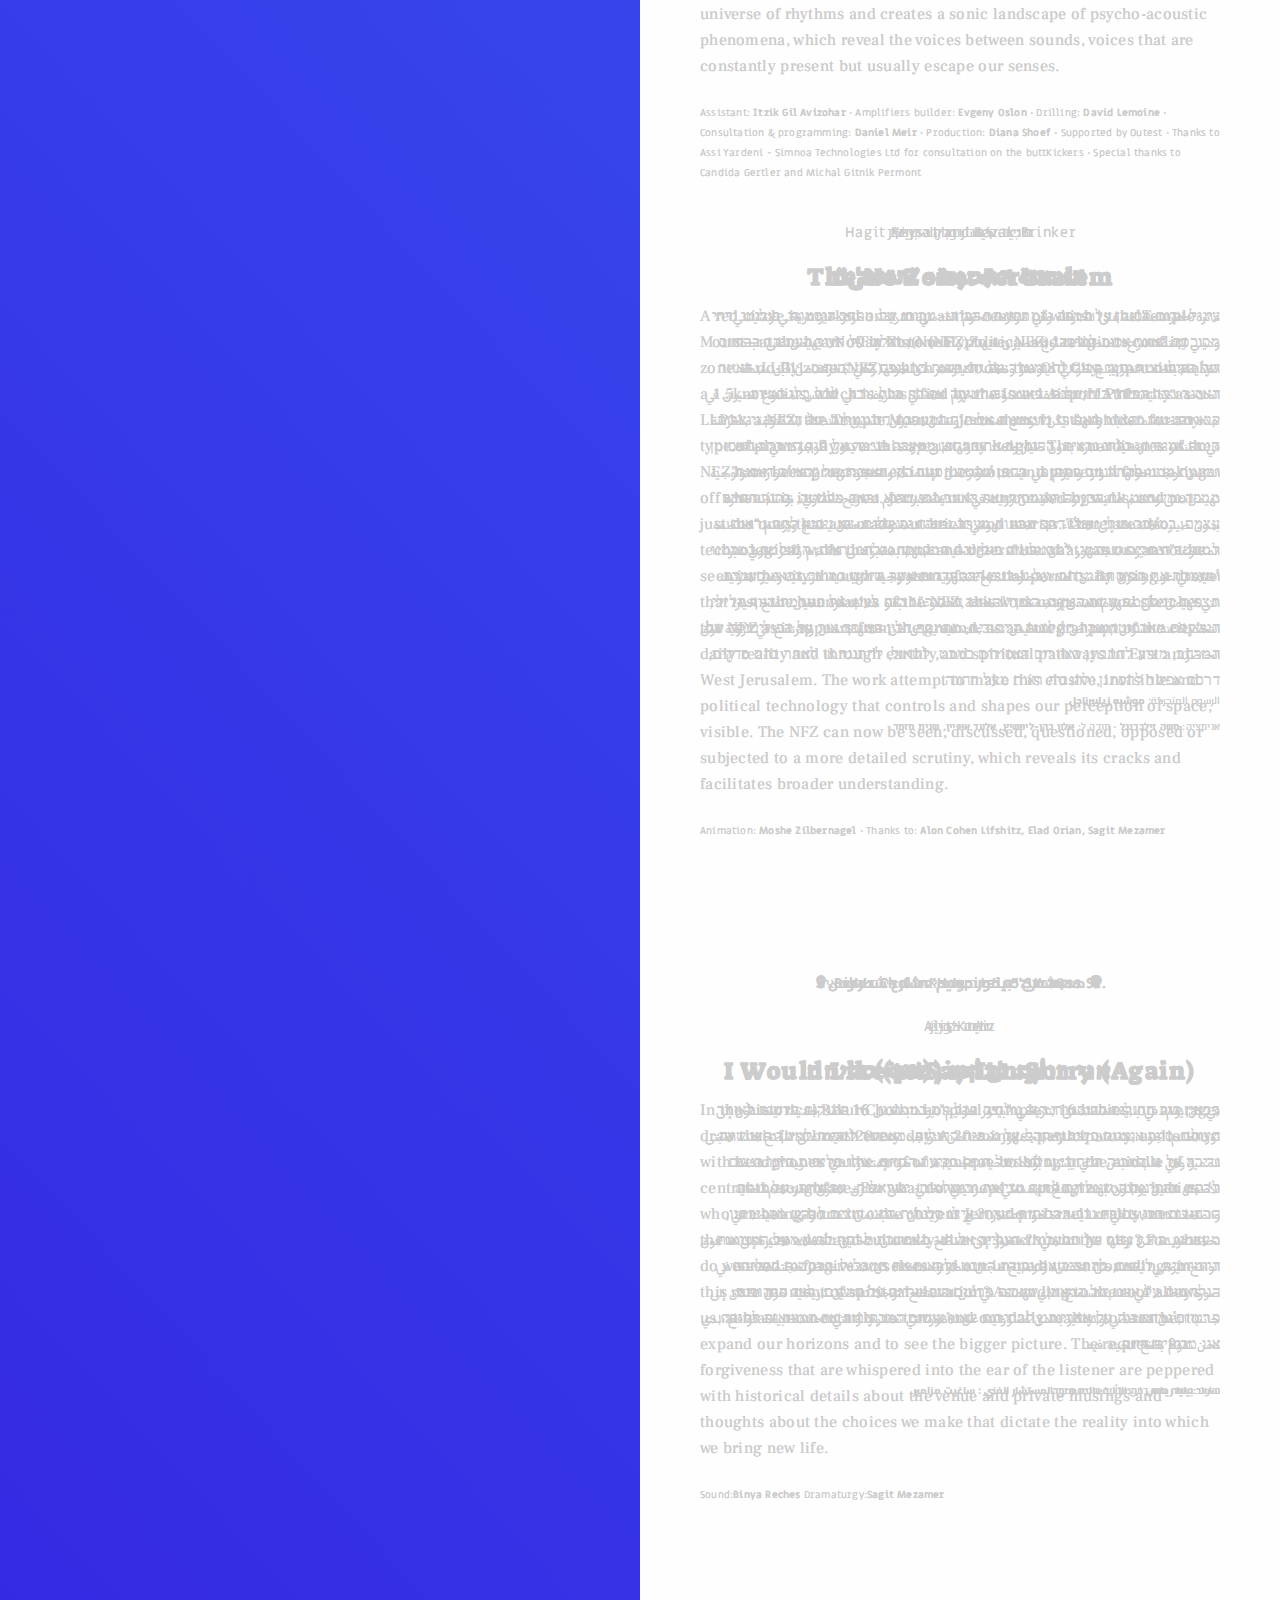
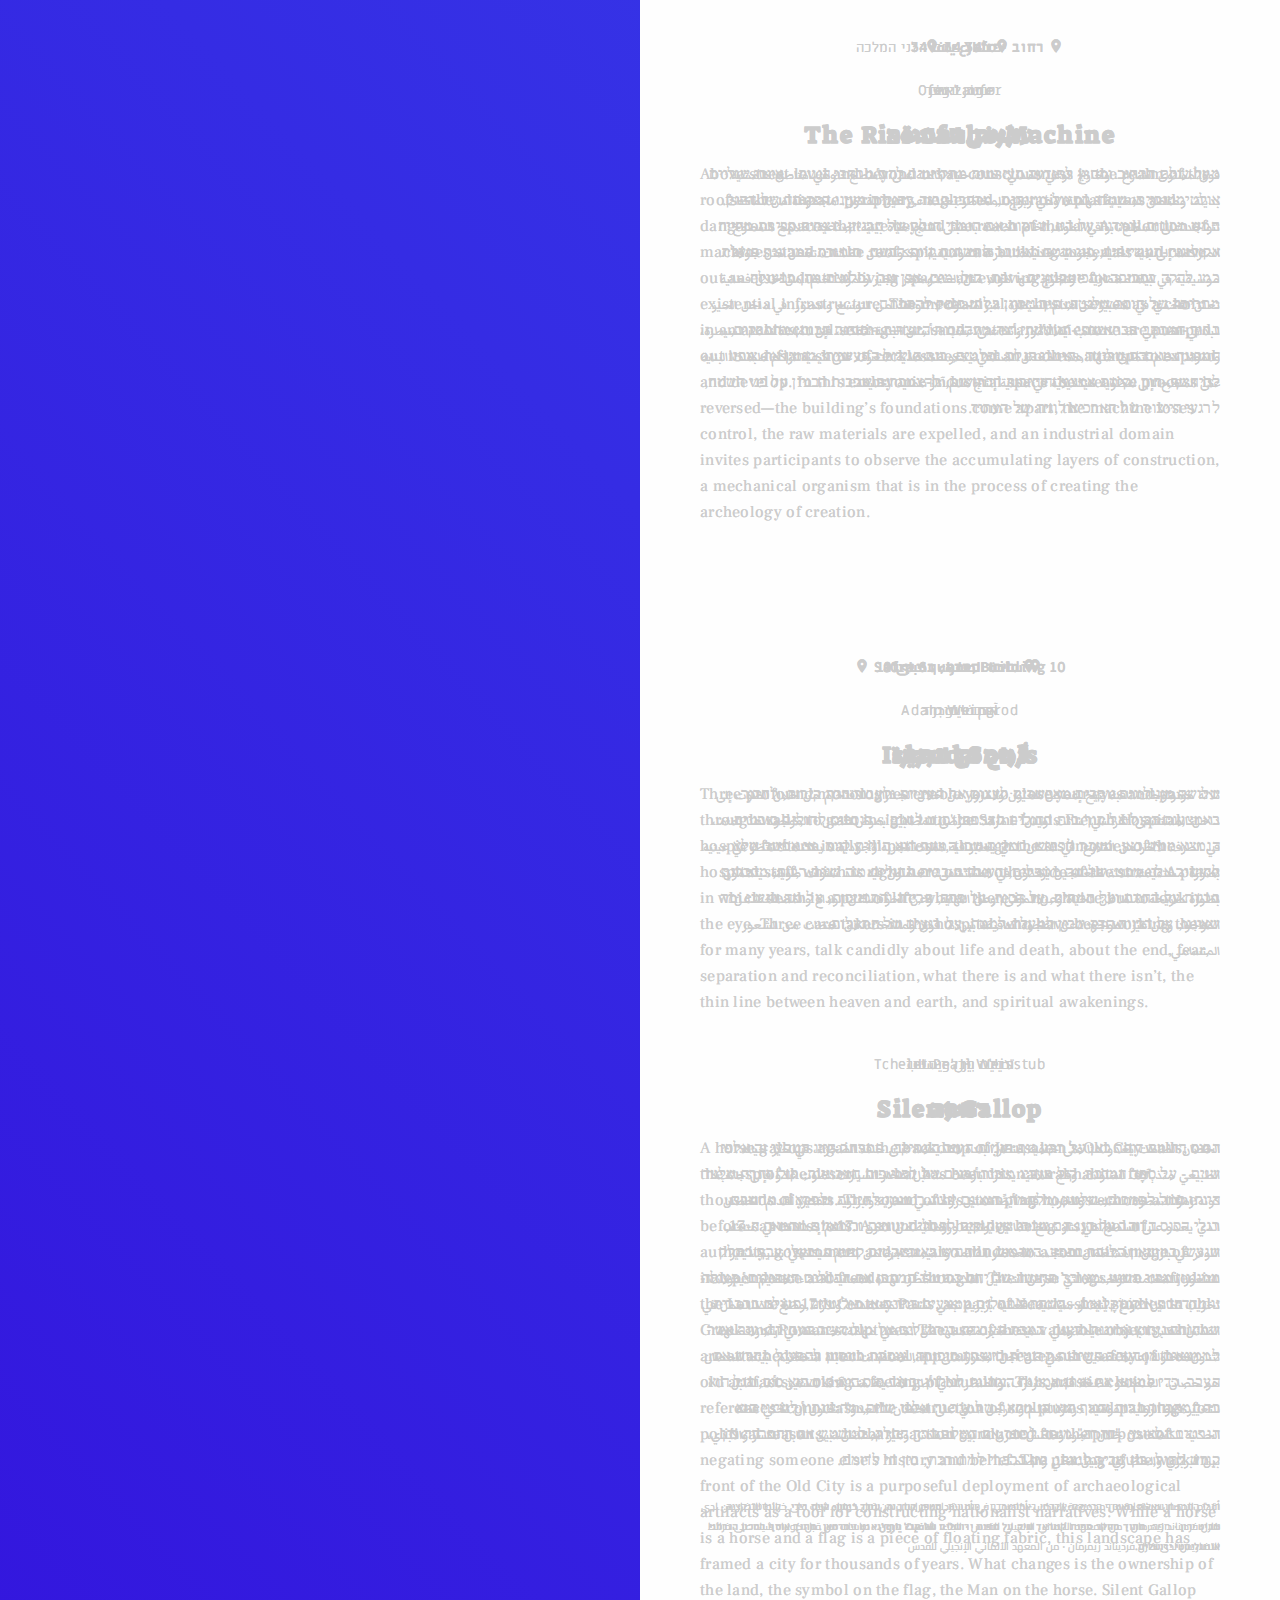
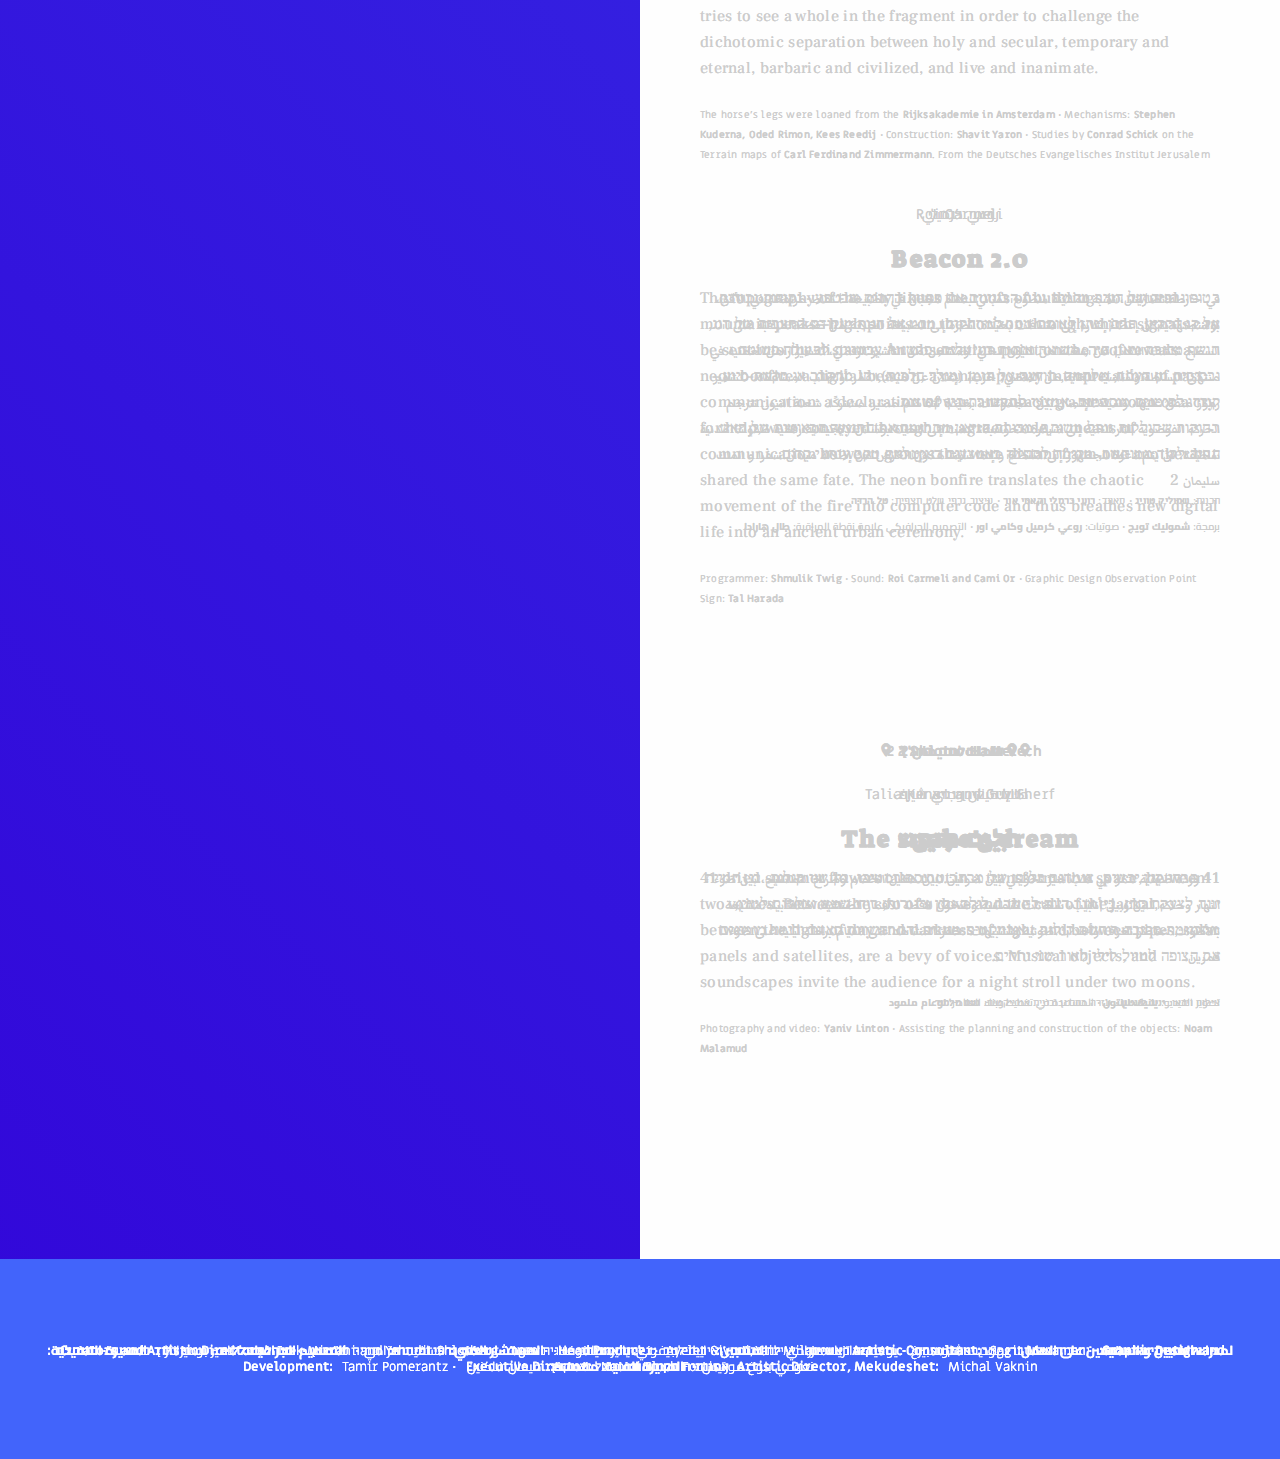
==== commit 91e344a7: "added credits" ====
--- a/index.html
+++ b/index.html
@@ -472,8 +472,8 @@
                     of the listener are peppered with historical details about the venue and private musings and thoughts
                     about the choices we make that dictate the reality into which we bring new life.
                     <credits class='body-text-comment translateable translateable-en'>
-                        Sound:
-                        <b>Binya Reches</b>
+                        Sound:<b>Binya Reches</b>
+                        Dramaturgy:<b>Sagit Mezamer</b>
                     </credits>
                 </p>
                 <p class='body-text translateable translateable-ar'>
@@ -486,8 +486,8 @@
                     واحدة. في طلب السماح الذي نهمسه في أذن المستمع، توجد تفاصيل تاريخية حول المكان إلى جانب التأمل الشخصي
                     والتفكير بمدى مسؤوليتنا عن الأمور التي نختارها و التي تحدد طبيعة الواقع الذي نحن نقوم بضخ الحياة فيه.
                     <credits class='body-text-comment translateable translateable-ar'>
-                        ساوند:
-                        <b>بينيا ريخس</b>
+                        ساوند:<b>بينيا ريخس</b>
+                        فن التأليف المسرحي:<b>المستشار الفني : ساغيت مزامير.</b>
                     </credits>
                 </p>
                 <p class='body-text translateable translateable-he'>
@@ -499,8 +499,8 @@
                     המאזין, שזורים פרטים היסטוריים על המקום, לצד הרהורים פרטיים ומחשבות על אחריותנו לבחירות שאנו עושים המכתיבות
                     את המציאות לתוכה אנו מביאים חיים.
                     <credits class='body-text-comment translateable translateable-he'>
-                        סאונד:
-                        <b>ביניה רכס</b>
+                        סאונד:<b>ביניה רכס</b>
+                        דרמטורגיה:<b>שגית מזמר</b>
 
                     </credits>
                 </p>
